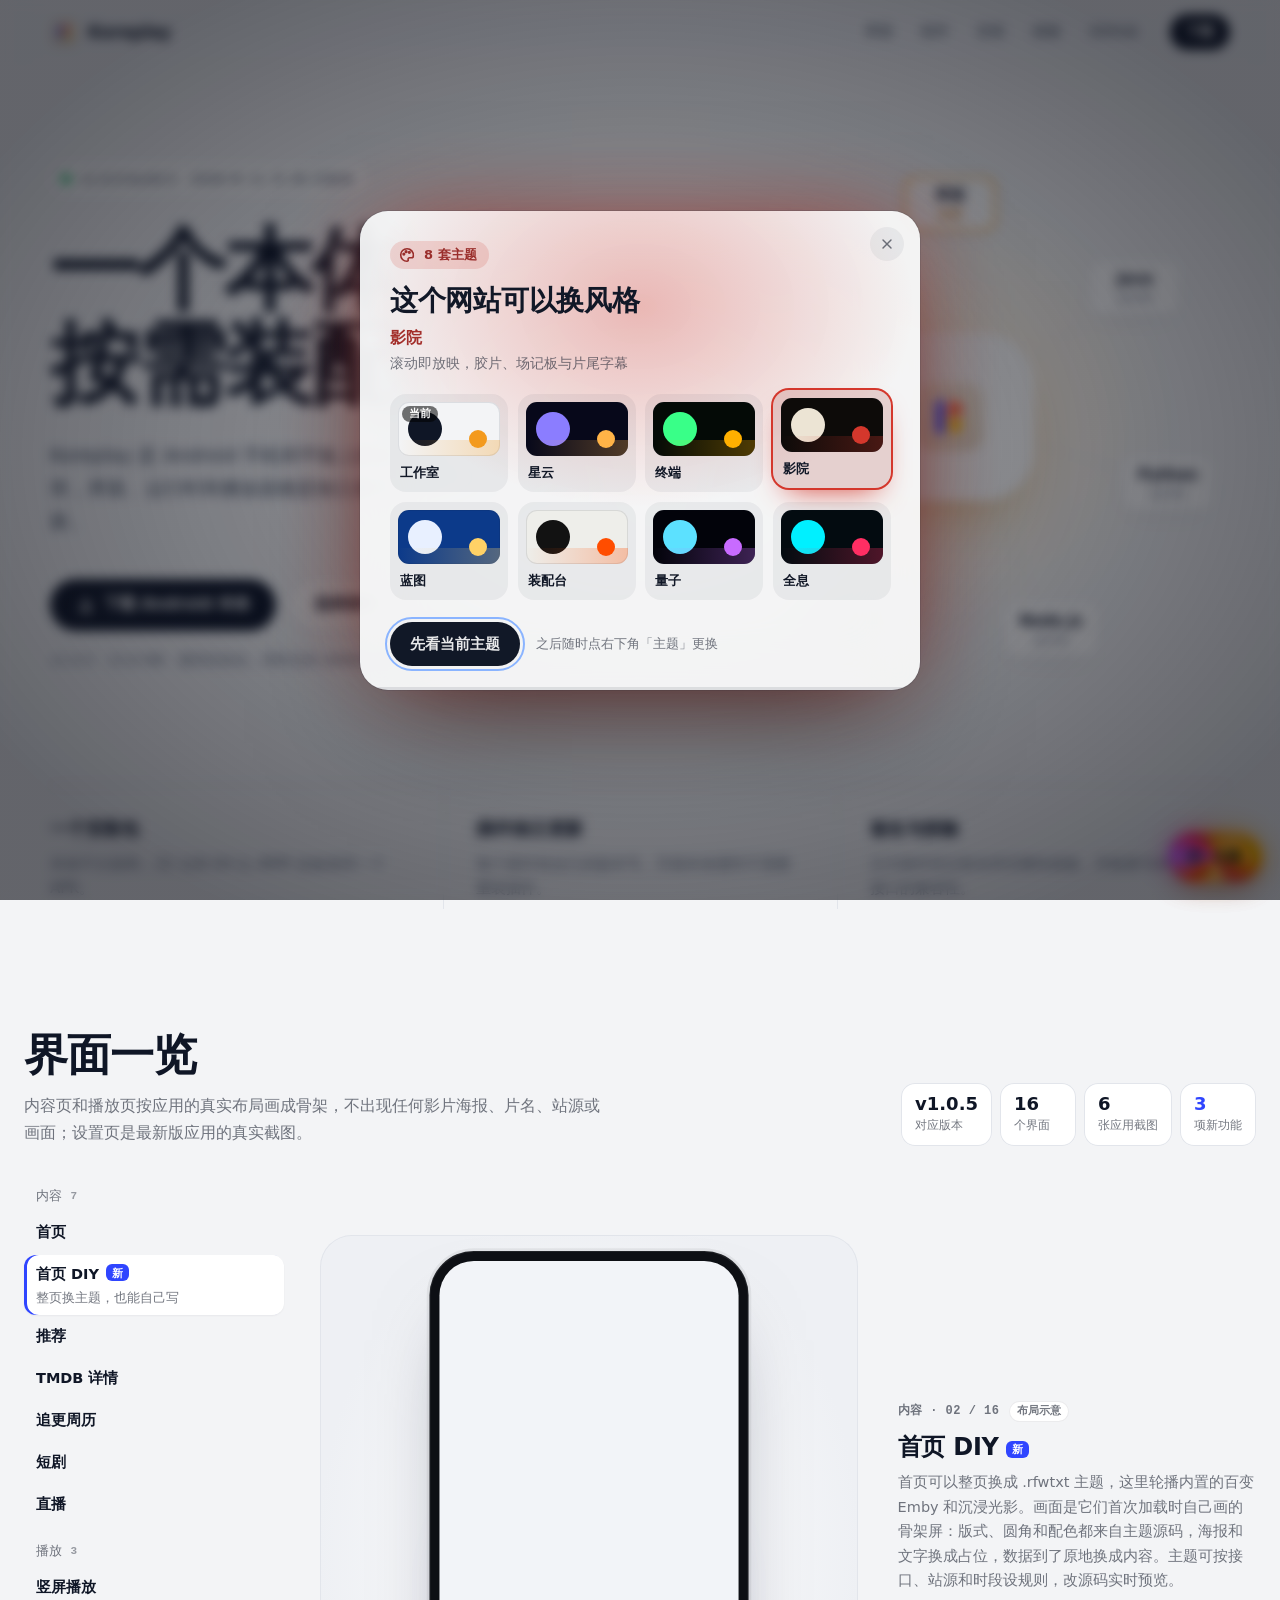
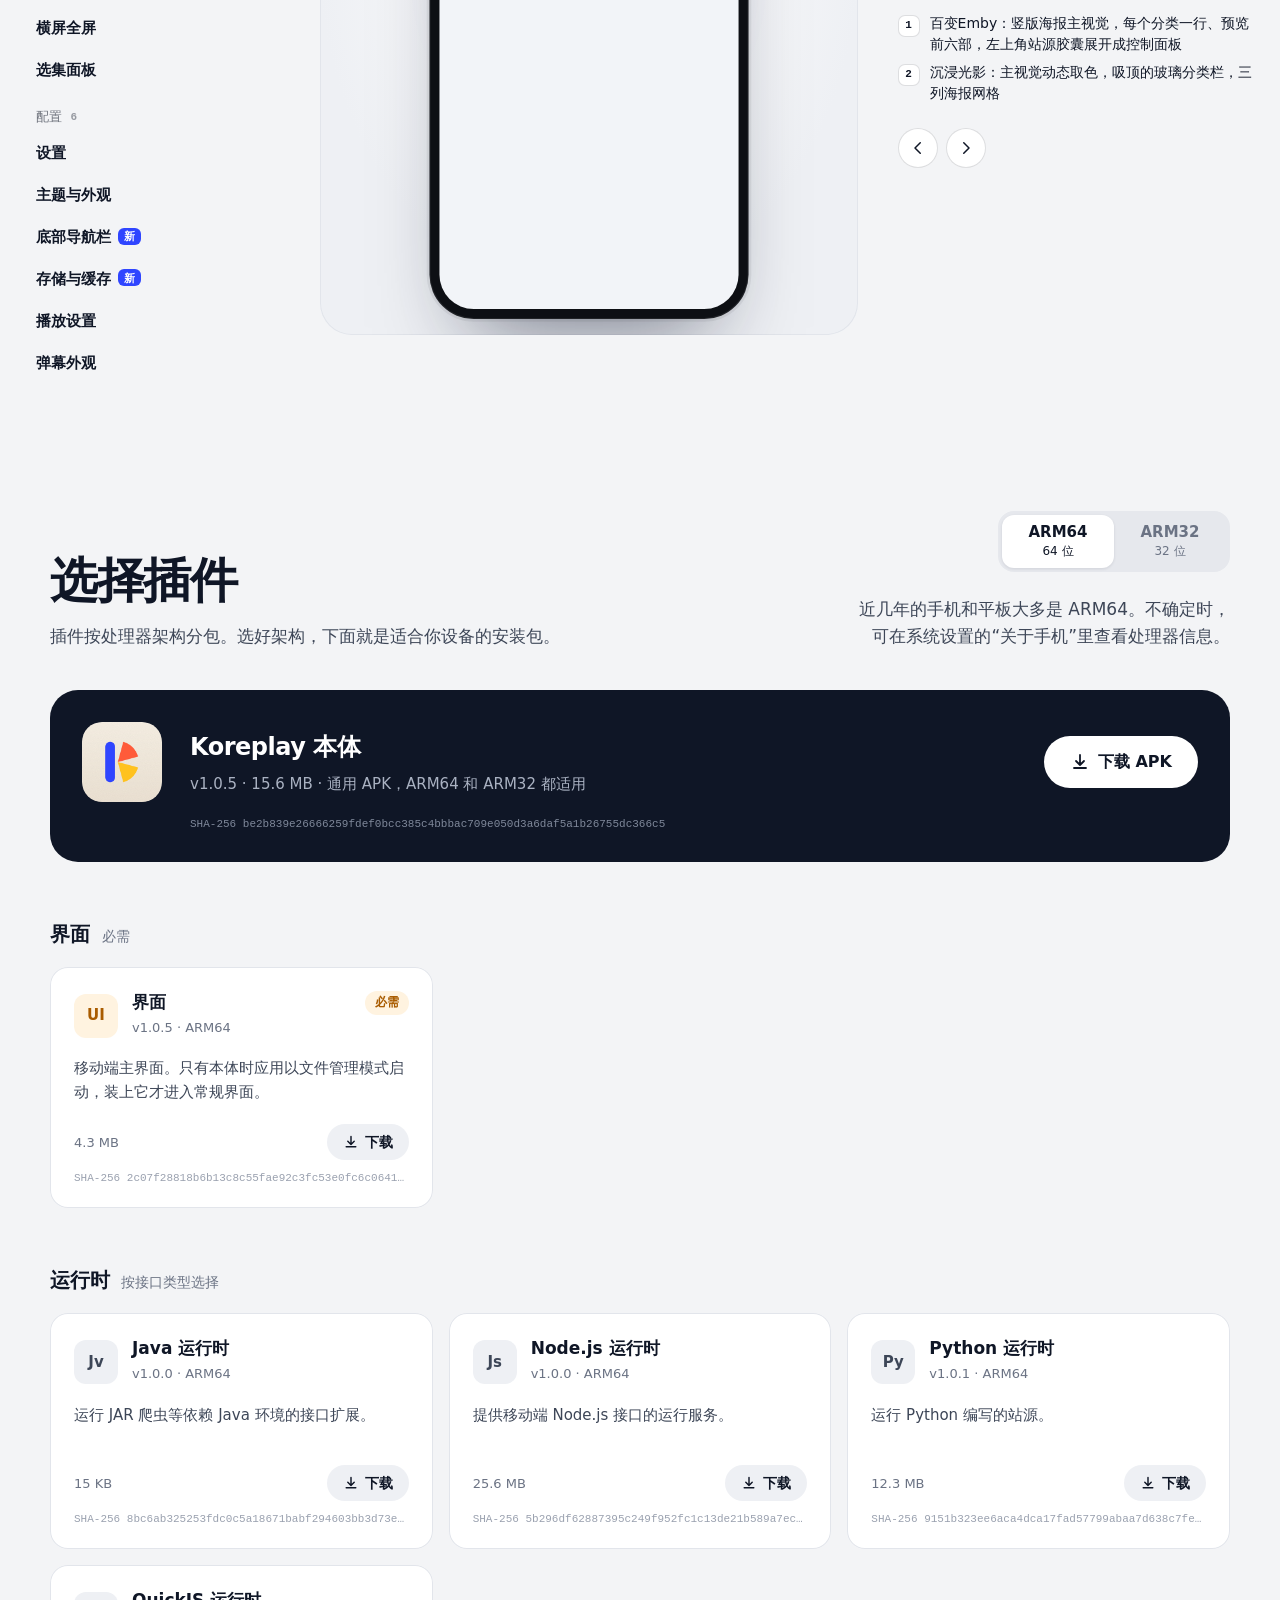
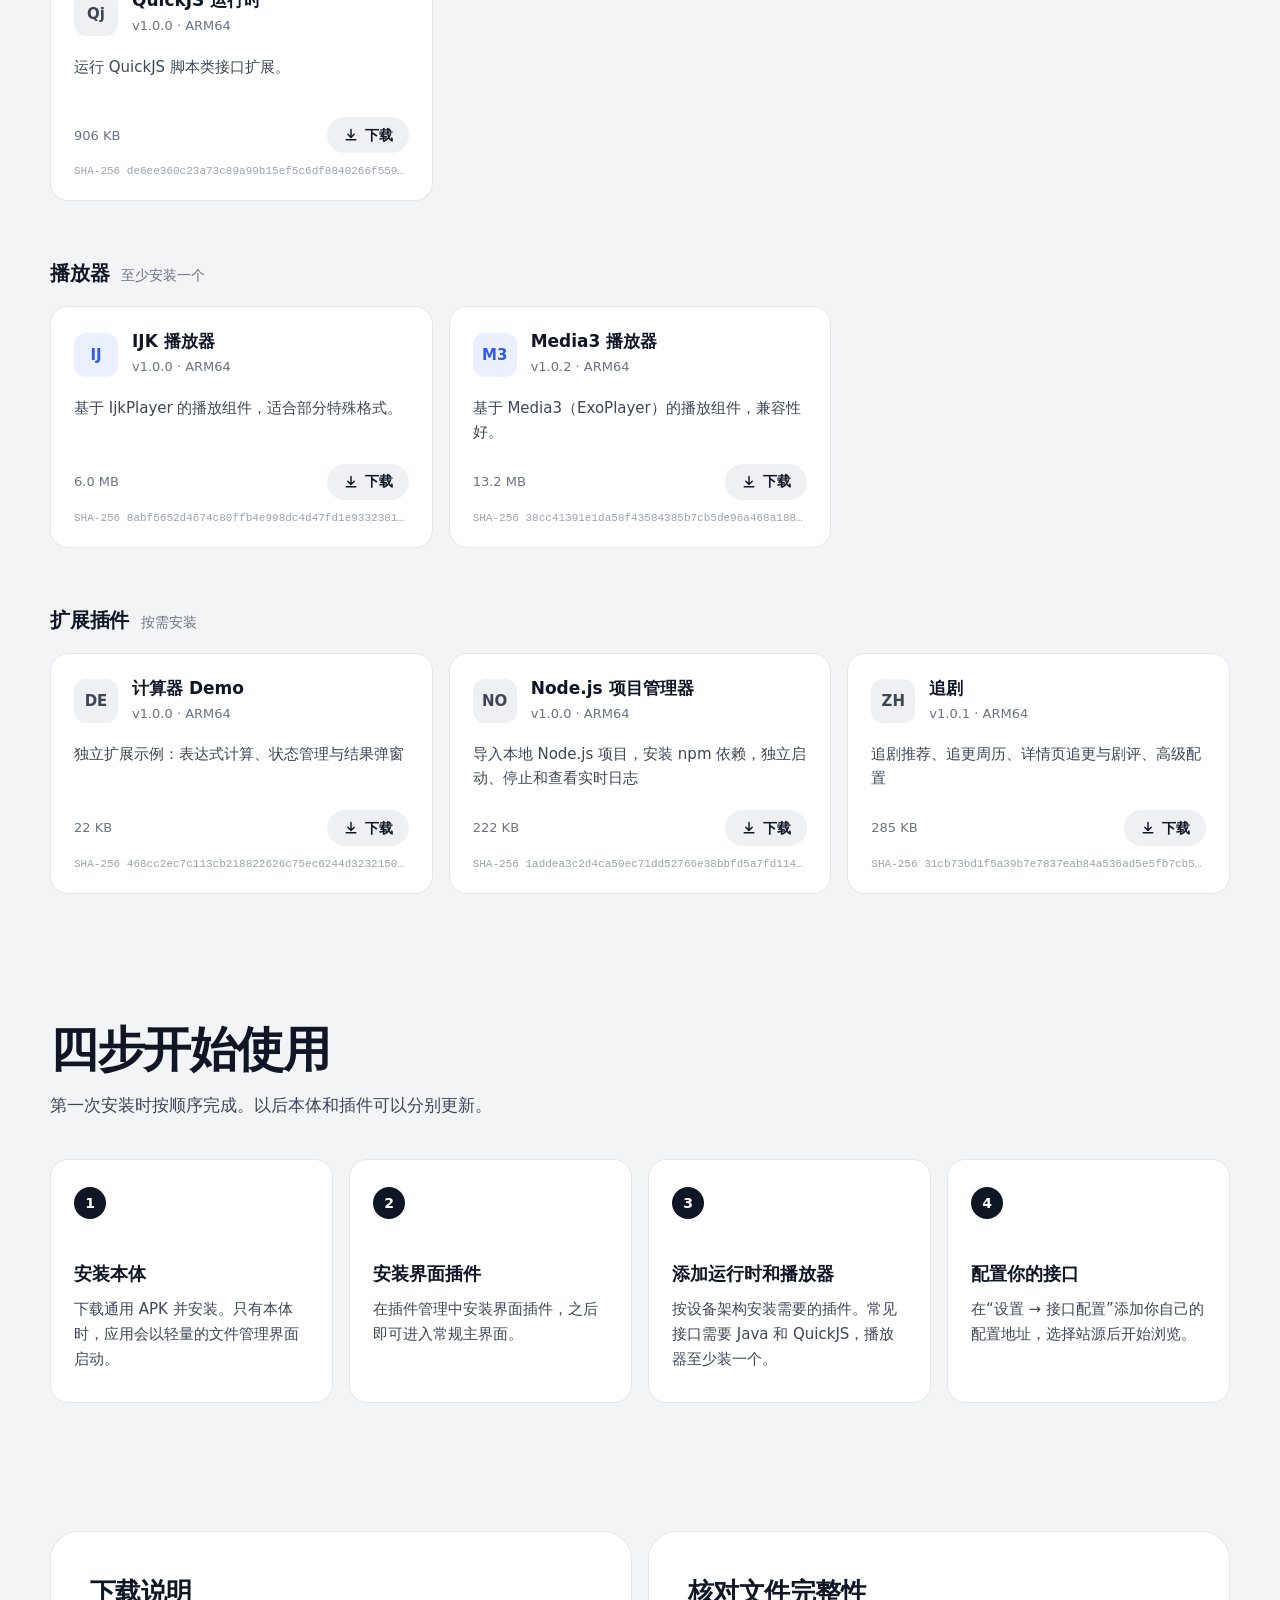
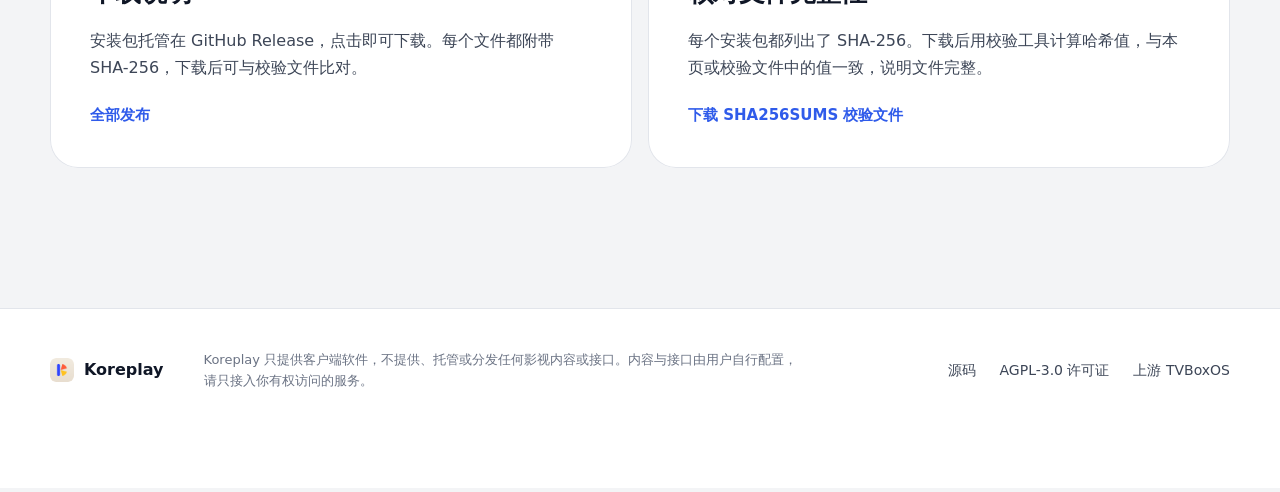
==== index.html @ 66d073c6 "Update Koreplay site for v1.6.0-build.5" ====
<!doctype html>
<html lang="zh-CN" data-scheme="light">
<head>
  <meta charset="utf-8">
  <meta name="viewport" content="width=device-width, initial-scale=1, viewport-fit=cover">
  <meta name="theme-color" content="#f3f4f6">
  <meta name="color-scheme" content="light dark">
  <meta name="description" content="Koreplay 是 Android 手机和平板上的媒体客户端。本体精简，界面、运行时和播放器作为独立插件按需安装。">
  <meta property="og:title" content="Koreplay · Android 媒体客户端">
  <meta property="og:description" content="一个本体，按需装配。下载 Koreplay 本体与插件。">
  <meta property="og:image" content="./assets/koreplay-app.png">
  <meta property="og:type" content="website">
  <title>Koreplay | Android 媒体客户端</title>
  <link rel="icon" href="./assets/koreplay-app.png" type="image/png">
  <link rel="apple-touch-icon" href="./assets/koreplay-app.png">
  <script type="importmap">{"imports": {"./themes/kit.js": "./themes/kit.js?v=v1.6.0-build.5-4c61911bf8", "./themes/gallery.js": "./themes/gallery.js?v=v1.6.0-build.5-4c61911bf8"}}</script>
  <link rel="modulepreload" href="./themes/kit.js?v=v1.6.0-build.5-4c61911bf8">
  <link rel="stylesheet" href="./styles.css?v=v1.6.0-build.5-4c61911bf8">
  <link rel="stylesheet" href="./themes/gallery.css?v=v1.6.0-build.5-4c61911bf8">
  <script>
    // Paint the saved theme's background before modules load to avoid a flash.
    (function () {
      var bg = { studio: "#f3f4f6", nebula: "#07081a", terminal: "#040a06", cinema: "#0d0b09", blueprint: "#0c3a8a", kinetic: "#eeeeea", quantum: "#02030a", holo: "#030b10" };
      var id = new URLSearchParams(location.search).get("theme");
      try { id = bg[id] ? id : localStorage.getItem("koreplay.theme"); } catch (e) {}
      if (bg[id]) document.documentElement.style.background = bg[id];
    })();
  </script>
  <script type="module" src="./app.js?v=v1.6.0-build.5-4c61911bf8"></script>
</head>
<body>
  <a class="core-skip" href="#app">跳到正文</a>
  <div id="app" aria-busy="true">
    <div class="core-boot" aria-hidden="true">
      <img src="./assets/koreplay-app.png" alt="" width="56" height="56">
    </div>
  </div>
  <noscript>
    <div class="core-noscript">
      <h1>Koreplay</h1>
      <p>Android 手机和平板上的媒体客户端。这个页面需要启用 JavaScript 才能显示最新版本。</p>
      <p><a href="https://github.com/ingriddaleusag-dotcom/Koreplay/releases">前往 GitHub Releases 下载</a></p>
    </div>
  </noscript>
</body>
</html>
---- styles.css ----
/* Core shell: boot screen, theme dock, toast, theme transition. Themes style everything else. */

* { box-sizing: border-box; }

html {
  -webkit-text-size-adjust: 100%;
  text-size-adjust: 100%;
}

body {
  margin: 0;
  min-height: 100vh;
  font-family: "HarmonyOS Sans SC", "MiSans", "PingFang SC", "Hiragino Sans GB", "Microsoft YaHei UI", "Microsoft YaHei", system-ui, -apple-system, "Segoe UI", sans-serif;
  -webkit-font-smoothing: antialiased;
}

.theme-root { min-height: 100vh; }

.core-skip {
  position: fixed;
  left: 16px;
  top: -80px;
  z-index: 1000;
  padding: 10px 16px;
  border-radius: 10px;
  background: #111827;
  color: #fff;
  font-size: 14px;
  text-decoration: none;
}
.core-skip:focus { top: 12px; }

.core-boot {
  position: fixed;
  inset: 0;
  display: grid;
  place-items: center;
}
.core-boot img {
  border-radius: 14px;
  animation: core-breathe 1.4s ease-in-out infinite;
}
@keyframes core-breathe {
  50% { transform: scale(.92); opacity: .6; }
}

.core-noscript {
  max-width: 560px;
  margin: 80px auto;
  padding: 0 24px;
  color: #1f2937;
  line-height: 1.7;
}

/* ---------- theme dock ---------- */

.core-dock {
  --dock-bg: rgba(20, 22, 30, .78);
  --dock-ink: #f5f6f8;
  --dock-muted: rgba(245, 246, 248, .62);
  --dock-line: rgba(255, 255, 255, .12);
  --dock-hover: rgba(255, 255, 255, .08);
  position: fixed;
  right: calc(20px + env(safe-area-inset-right));
  bottom: calc(20px + env(safe-area-inset-bottom) + var(--dock-lift, 0px));
  z-index: 900;
  display: flex;
  flex-direction: column;
  align-items: flex-end;
  gap: 10px;
  font-family: "HarmonyOS Sans SC", "MiSans", "PingFang SC", "Microsoft YaHei UI", "Microsoft YaHei", system-ui, sans-serif;
  transition: bottom .3s ease;
}
html[data-scheme="light"] .core-dock {
  --dock-bg: rgba(255, 255, 255, .82);
  --dock-ink: #111827;
  --dock-muted: rgba(17, 24, 39, .58);
  --dock-line: rgba(17, 24, 39, .1);
  --dock-hover: rgba(17, 24, 39, .05);
}

.core-dock-toggle {
  display: inline-flex;
  align-items: center;
  gap: 8px;
  height: 46px;
  padding: 0 18px 0 14px;
  border: 1px solid var(--dock-line);
  border-radius: 999px;
  background: var(--dock-bg);
  color: var(--dock-ink);
  font: inherit;
  font-size: 14px;
  font-weight: 600;
  cursor: pointer;
  backdrop-filter: blur(20px) saturate(160%);
  -webkit-backdrop-filter: blur(20px) saturate(160%);
  box-shadow: 0 10px 30px -10px rgba(0, 0, 0, .45);
  transition: transform .2s cubic-bezier(.2, .8, .2, 1);
}
.core-dock-toggle:hover { transform: translateY(-2px); }
.core-dock-toggle:focus-visible,
.core-theme-option:focus-visible { outline: 2px solid #8ab4ff; outline-offset: 2px; }
.core-dock-icon { width: 20px; height: 20px; transition: transform .5s cubic-bezier(.2, .8, .2, 1); }
.core-dock.is-open .core-dock-icon { transform: rotate(-120deg); }

/* First-visit hint: rotating colour ring on the button plus a bubble that cycles through themes. */
.core-dock-toggle { position: relative; isolation: isolate; }
.core-dock.is-hinting .core-dock-toggle::before {
  content: "";
  position: absolute;
  inset: -3px;
  z-index: -1;
  border-radius: inherit;
  background: conic-gradient(from var(--hint-angle), var(--hint-stops));
  animation: core-spin 2.4s linear infinite;
}
.core-dock.is-hinting .core-dock-toggle::after {
  content: "";
  position: absolute;
  inset: -3px;
  z-index: -2;
  border-radius: inherit;
  background: conic-gradient(from var(--hint-angle), var(--hint-stops));
  filter: blur(14px);
  opacity: .7;
  animation: core-spin 2.4s linear infinite, core-glow 1.6s ease-in-out infinite alternate;
}
.core-dock.is-hinting .core-dock-icon { animation: core-wiggle 2.4s ease-in-out infinite; }
@property --hint-angle { syntax: "<angle>"; inherits: false; initial-value: 0deg; }
@keyframes core-spin { to { --hint-angle: 360deg; } }
@keyframes core-glow { from { opacity: .35; transform: scale(.96); } to { opacity: .85; transform: scale(1.12); } }
@keyframes core-wiggle {
  0%, 70%, 100% { transform: rotate(0); }
  76% { transform: rotate(-18deg); }
  84% { transform: rotate(14deg); }
  92% { transform: rotate(-8deg); }
}

/* Centred theme hint, shown on every page load */
.core-hint-layer {
  --hint-accent: #8ab4ff;
  position: fixed;
  inset: 0;
  z-index: 960;
  display: grid;
  place-items: center;
  padding: 24px;
  font-family: "HarmonyOS Sans SC", "MiSans", "PingFang SC", "Microsoft YaHei UI", "Microsoft YaHei", system-ui, sans-serif;
}
.core-hint-layer[hidden] { display: none; }
.core-hint-backdrop {
  position: absolute;
  inset: 0;
  background: radial-gradient(60% 60% at 50% 50%, rgba(10, 12, 20, .35), rgba(10, 12, 20, .62));
  backdrop-filter: blur(6px) saturate(120%);
  -webkit-backdrop-filter: blur(6px) saturate(120%);
  animation: core-fade .4s ease both;
}
.core-hint-layer.is-leaving .core-hint-backdrop { animation: core-fade-out .5s ease forwards; }
@keyframes core-fade { from { opacity: 0; } }
@keyframes core-fade-out { to { opacity: 0; } }

.core-hint-card {
  --dock-bg: rgba(255, 255, 255, .9);
  --dock-ink: #111827;
  --dock-muted: rgba(17, 24, 39, .58);
  --dock-line: rgba(17, 24, 39, .1);
  --dock-hover: rgba(17, 24, 39, .05);
  position: relative;
  width: min(560px, 100%);
  padding: 30px 30px 24px;
  overflow: hidden;
  border-radius: 28px;
  background: var(--dock-bg);
  color: var(--dock-ink);
  box-shadow: 0 0 0 1px var(--dock-line), 0 40px 120px -30px rgba(0, 0, 0, .65), 0 0 90px -30px var(--hint-accent);
  backdrop-filter: blur(28px) saturate(160%);
  -webkit-backdrop-filter: blur(28px) saturate(160%);
  animation: core-card-in .7s cubic-bezier(.2, .9, .2, 1.15) both;
  transition: box-shadow .5s ease;
  isolation: isolate;
  will-change: transform, opacity;
}
html[data-scheme="dark"] .core-hint-card {
  --dock-bg: rgba(22, 24, 34, .88);
  --dock-ink: #f5f6f8;
  --dock-muted: rgba(245, 246, 248, .62);
  --dock-line: rgba(255, 255, 255, .12);
  --dock-hover: rgba(255, 255, 255, .08);
}
/* A slow colour wash behind the content, tinted by the theme being previewed */
.core-hint-card::before {
  content: "";
  position: absolute;
  inset: -40% -20% auto;
  height: 120%;
  z-index: -1;
  background: radial-gradient(50% 50% at 50% 50%, color-mix(in srgb, var(--hint-accent) 32%, transparent), transparent 70%);
  animation: core-wash 6s ease-in-out infinite alternate;
  pointer-events: none;
}
@keyframes core-wash { to { transform: translate(8%, 6%) scale(1.1); } }
@keyframes core-card-in { from { opacity: 0; transform: translateY(26px) scale(.92); } }

.core-hint-close {
  position: absolute;
  top: 16px;
  right: 16px;
  display: grid;
  place-items: center;
  width: 34px;
  height: 34px;
  padding: 0;
  border: 0;
  border-radius: 50%;
  background: var(--dock-hover);
  color: var(--dock-muted);
  cursor: pointer;
}
.core-hint-close:hover { color: var(--dock-ink); }
.core-hint-close .icon { width: 16px; height: 16px; }

.core-hint-kicker {
  display: inline-flex;
  align-items: center;
  gap: 8px;
  margin: 0;
  padding: 5px 12px 5px 8px;
  border-radius: 999px;
  background: color-mix(in srgb, var(--hint-accent) 16%, transparent);
  color: color-mix(in srgb, var(--hint-accent) 70%, var(--dock-ink));
  font-size: 13px;
  font-weight: 700;
  transition: background-color .5s ease, color .5s ease;
}
.core-hint-kicker .icon { width: 18px; height: 18px; animation: core-wiggle 2.4s ease-in-out infinite; }
.core-hint-title { margin: 14px 0 0; font-size: clamp(22px, 4vw, 28px); line-height: 1.25; font-weight: 800; letter-spacing: -.01em; }
.core-hint-line { display: grid; gap: 2px; min-height: 48px; margin: 10px 0 18px; }
.core-hint-name { color: color-mix(in srgb, var(--hint-accent) 75%, var(--dock-ink)); font-size: 16px; transition: color .4s ease; }
.core-hint-desc { color: var(--dock-muted); font-size: 14px; line-height: 1.55; }

.core-hint-grid { display: grid; grid-template-columns: repeat(4, minmax(0, 1fr)); gap: 10px; }
.core-hint-tile {
  position: relative;
  display: grid;
  gap: 8px;
  padding: 8px 8px 10px;
  border: 0;
  border-radius: 16px;
  background: var(--dock-hover);
  color: inherit;
  font: inherit;
  text-align: left;
  cursor: pointer;
  animation: core-tile-in .5s cubic-bezier(.2, .9, .3, 1.3) both;
  animation-delay: calc(.18s + var(--i) * 45ms);
  transition: transform .25s cubic-bezier(.3, 1.6, .5, 1), box-shadow .25s ease, background-color .25s ease;
}
@keyframes core-tile-in { from { opacity: 0; transform: translateY(12px) scale(.9); } }
.core-hint-swatch {
  position: relative;
  display: block;
  height: 54px;
  overflow: hidden;
  border-radius: 11px;
  background: var(--hc-a);
  box-shadow: inset 0 0 0 1px var(--dock-line);
}
.core-hint-swatch i { position: absolute; border-radius: 50%; }
.core-hint-swatch i:nth-child(1) { width: 34px; height: 34px; left: 10%; top: 18%; background: var(--hc-b); }
.core-hint-swatch i:nth-child(2) { width: 18px; height: 18px; right: 12%; bottom: 14%; background: var(--hc-c); }
.core-hint-swatch i:nth-child(3) { inset: auto 0 0; height: 30%; border-radius: 0; background: linear-gradient(90deg, transparent, color-mix(in srgb, var(--hc-c) 30%, transparent)); }
.core-hint-tile-name { padding-left: 2px; font-size: 13px; font-weight: 700; }
.core-hint-tag {
  position: absolute;
  top: 12px;
  left: 12px;
  display: none;
  padding: 1px 7px;
  border-radius: 999px;
  background: rgba(0, 0, 0, .55);
  color: #fff;
  font-size: 10.5px;
  font-weight: 700;
}
.core-hint-tile.is-current .core-hint-tag { display: block; }
.core-hint-tile:hover, .core-hint-tile.is-on {
  transform: translateY(-4px);
  background: color-mix(in srgb, var(--hc-c) 14%, var(--dock-hover));
  box-shadow: 0 0 0 2px var(--hc-c), 0 14px 30px -14px var(--hc-c);
}
.core-hint-tile:focus-visible { outline: 2px solid #8ab4ff; outline-offset: 2px; }

.core-hint-actions { display: flex; flex-wrap: wrap; align-items: center; gap: 12px 16px; margin-top: 22px; }
.core-hint-primary {
  height: 44px;
  padding: 0 20px;
  border: 0;
  border-radius: 999px;
  background: var(--dock-ink);
  color: var(--dock-bg);
  font: inherit;
  font-size: 14.5px;
  font-weight: 700;
  cursor: pointer;
}
.core-hint-primary:focus-visible { outline: 2px solid #8ab4ff; outline-offset: 3px; }
.core-hint-foot { color: var(--dock-muted); font-size: 13px; }

/* Countdown bar along the bottom edge; pauses while the pointer is on the card */
.core-hint-timer { position: absolute; left: 0; right: 0; bottom: 0; height: 3px; background: var(--dock-line); }
.core-hint-timer i {
  display: block;
  height: 100%;
  background: var(--hint-accent);
  transform-origin: left;
  animation: core-countdown var(--hint-ms) linear forwards;
  transition: background-color .4s ease;
}
.core-hint-layer.is-paused .core-hint-timer i { animation-play-state: paused; }
.core-hint-layer.is-sticky .core-hint-timer { display: none; }
@keyframes core-countdown { to { transform: scaleX(0); } }

/* The theme button bumps when the card lands in it */
.core-dock-toggle.is-landed { animation: core-land .6s cubic-bezier(.3, 1.8, .5, 1); }
@keyframes core-land { 30% { transform: scale(1.22); } 60% { transform: scale(.94); } }

@media (max-width: 680px) {
  .core-hint-layer { padding: 16px; }
  .core-hint-card { padding: 24px 18px 20px; border-radius: 24px; }
  .core-hint-grid { gap: 7px; }
  .core-hint-tile { padding: 6px 6px 8px; border-radius: 13px; }
  .core-hint-swatch { height: 40px; border-radius: 9px; }
  .core-hint-swatch i:nth-child(1) { width: 24px; height: 24px; }
  .core-hint-swatch i:nth-child(2) { width: 12px; height: 12px; }
  .core-hint-tile-name { padding: 0; font-size: 11.5px; text-align: center; }
  .core-hint-tag { top: 8px; left: 8px; font-size: 9.5px; }
  .core-hint-actions { flex-direction: column; align-items: stretch; text-align: center; }
}

@media (prefers-reduced-motion: reduce) {
  .core-hint-card, .core-hint-card::before, .core-hint-backdrop, .core-hint-tile, .core-hint-kicker .icon, .core-dock-toggle.is-landed { animation: none; }
  .core-hint-tile { transition: none; }
  .core-hint-timer i { animation-duration: var(--hint-ms); }
}


.core-theme-panel {
  width: min(340px, calc(100vw - 40px));
  padding: 14px;
  border: 1px solid var(--dock-line);
  border-radius: 22px;
  background: var(--dock-bg);
  color: var(--dock-ink);
  backdrop-filter: blur(24px) saturate(160%);
  -webkit-backdrop-filter: blur(24px) saturate(160%);
  box-shadow: 0 24px 60px -20px rgba(0, 0, 0, .55);
  transform-origin: bottom right;
  animation: core-pop .32s cubic-bezier(.2, .9, .25, 1.15);
}
.core-theme-panel[hidden] { display: none; }
@keyframes core-pop {
  from { opacity: 0; transform: translateY(10px) scale(.94); }
}

.core-theme-head {
  display: flex;
  align-items: baseline;
  justify-content: space-between;
  padding: 4px 8px 10px;
}
.core-theme-head p { margin: 0; font-size: 15px; font-weight: 700; }
.core-theme-head span { color: var(--dock-muted); font-size: 12px; }

.core-theme-list { display: grid; gap: 4px; }

.core-theme-option {
  display: grid;
  grid-template-columns: 44px minmax(0, 1fr) 18px;
  align-items: center;
  gap: 12px;
  width: 100%;
  padding: 8px;
  border: 0;
  border-radius: 14px;
  background: transparent;
  color: inherit;
  font: inherit;
  text-align: left;
  cursor: pointer;
  transition: background-color .15s ease;
}
.core-theme-option:hover { background: var(--dock-hover); }
.core-theme-option.is-active { background: var(--dock-hover); }

.core-theme-swatch {
  position: relative;
  width: 44px;
  height: 44px;
  border-radius: 12px;
  overflow: hidden;
  background: var(--a);
  box-shadow: inset 0 0 0 1px var(--dock-line);
}
.core-theme-swatch::before,
.core-theme-swatch::after {
  content: "";
  position: absolute;
  border-radius: 50%;
}
.core-theme-swatch::before { width: 26px; height: 26px; left: 6px; top: 9px; background: var(--b); }
.core-theme-swatch::after { width: 14px; height: 14px; right: 6px; bottom: 6px; background: var(--c); }

.core-theme-text { display: grid; min-width: 0; }
.core-theme-text b { font-size: 14px; line-height: 1.4; }
.core-theme-text small {
  color: var(--dock-muted);
  font-size: 12px;
  line-height: 1.45;
  white-space: nowrap;
  overflow: hidden;
  text-overflow: ellipsis;
}

.core-theme-check { width: 18px; height: 18px; opacity: 0; }
.core-theme-option.is-active .core-theme-check { opacity: 1; }

.core-theme-hint {
  margin: 10px 8px 4px;
  color: var(--dock-muted);
  font-size: 12px;
  line-height: 1.6;
}

/* ---------- toast ---------- */

.core-toast {
  position: fixed;
  left: 50%;
  bottom: calc(84px + env(safe-area-inset-bottom));
  z-index: 950;
  padding: 10px 18px;
  border-radius: 999px;
  background: rgba(17, 24, 39, .92);
  color: #fff;
  font-size: 14px;
  opacity: 0;
  transform: translate(-50%, 12px);
  transition: opacity .2s ease, transform .2s ease;
  pointer-events: none;
}
.core-toast.is-visible { opacity: 1; transform: translate(-50%, 0); }

/* ---------- theme transition ---------- */

::view-transition-old(root),
::view-transition-new(root) {
  animation: none;
  mix-blend-mode: normal;
}
::view-transition-new(root) { z-index: 2; }

@media (max-width: 680px) {
  .core-dock-label { display: none; }
  .core-dock-toggle { width: 46px; padding: 0; justify-content: center; }
}

@media (prefers-reduced-motion: reduce) {
  .core-boot img,
  .core-theme-panel,
  .core-dock.is-hinting .core-dock-icon,
  .core-dock.is-hinting .core-dock-toggle::before,
  .core-dock.is-hinting .core-dock-toggle::after { animation: none; }
  .core-dock-icon, .core-dock-toggle { transition: none; }
}
---- themes/gallery.css ----
/* Product screens shared by all themes.
   App palette (mobile 1.0.3): canvas #F2F4F8, white cards, ink #14141A, accent 钴蓝 #2F45FF.
   The player chrome follows the app's 影院 controls: glass capsules, centre transport, thick
   scrubber with intro/outro marks. The bottom bar is the default 悬浮胶囊 + 液态玻璃 + 滑动镜片.
   Layouts: .gx-layout-stage (list + device), .gx-layout-coverflow (3D carousel), .gx-layout-strip (film strip).
   Variants: .gx--<theme> retunes the site chrome around the devices; the screens keep the app's colours. */

.gx {
  --gx-ink: inherit;
  --gx-muted: color-mix(in srgb, currentColor 58%, transparent);
  --gx-line: color-mix(in srgb, currentColor 14%, transparent);
  --gx-frame: #0d0f14;
  --gx-panel: color-mix(in srgb, currentColor 5%, transparent);
  --gx-active: #2f45ff;
  --gx-active-ink: #fff;
  --gx-new: #2f45ff;
  /* inside the phone */
  --app-a: #2f45ff;
  --app-soft: #e2e6ff;
  --app-deep: #141f8a;
  --app-ink: #14141a;
  --app-ink2: #55555f;
  --app-ink3: #8e8e99;
  --app-canvas: #f2f4f8;
  --app-line: #e1e4ec;
  --app-sk: #e4e8ef;
  width: min(1240px, calc(100% - 48px));
  margin-inline: auto;
  padding-top: 120px;
}

.gx-head { display: flex; align-items: flex-end; justify-content: space-between; gap: 32px; margin-bottom: 40px; }
.gx-head h2 { margin: 0; font-size: clamp(28px, 3.4vw, 44px); line-height: 1.2; font-weight: 800; letter-spacing: -.02em; }
.gx-head p { max-width: 38em; margin: 12px 0 0; color: var(--gx-muted); font-size: 15.5px; line-height: 1.7; }
.gx-head-meta { display: flex; flex: none; gap: 8px; margin: 0; padding: 0; list-style: none; }
.gx-head-meta li { display: grid; gap: 2px; min-width: 76px; padding: 10px 14px; border-radius: 14px; background: var(--gx-panel); box-shadow: inset 0 0 0 1px var(--gx-line); }
.gx-head-meta b { font-size: 18px; line-height: 1.2; font-variant-numeric: tabular-nums; }
.gx-head-meta span { color: var(--gx-muted); font-size: 12px; }
.gx-head-meta li.is-new b { color: var(--gx-new); }

.gx-new {
  display: inline-grid;
  place-items: center;
  height: 17px;
  margin-left: 7px;
  padding: 0 6px;
  border-radius: 6px;
  background: var(--gx-new);
  color: #fff;
  font: 700 10.5px/1 system-ui, sans-serif;
  font-style: normal;
  vertical-align: 2px;
}

/* ================================================================ device */

.gx-fit {
  --s: 1;
  position: relative;
  flex: none;
  width: calc(var(--bw) * var(--s) * 1px + 18px * var(--s));
  height: calc(var(--bh) * var(--s) * 1px + 18px * var(--s));
}
.gx-device {
  position: absolute;
  left: 0;
  top: 0;
  width: calc(var(--bw) * 1px + 18px);
  height: calc(var(--bh) * 1px + 18px);
  padding: 9px;
  border-radius: 40px;
  background: var(--gx-frame);
  box-shadow: 0 0 0 1px rgba(255, 255, 255, .08) inset, 0 0 0 2.5px rgba(0, 0, 0, .06), 0 44px 80px -36px rgba(10, 16, 40, .55);
  transform: scale(var(--s));
  transform-origin: 0 0;
}
/* Android punch-hole camera */
.gx-device::before {
  content: "";
  position: absolute;
  left: 50%;
  top: 19px;
  z-index: 4;
  width: 11px;
  height: 11px;
  border-radius: 50%;
  background: #050608;
  box-shadow: inset 0 0 0 2px #15171d;
  transform: translateX(-50%);
}
.gx-device.is-land { border-radius: 38px; }
.gx-device.is-land::before { left: 19px; top: 50%; transform: translateY(-50%); }
.gx-status {
  position: absolute;
  inset: 9px 9px auto;
  z-index: 3;
  display: flex;
  align-items: center;
  justify-content: space-between;
  height: 34px;
  padding: 0 22px 0 26px;
  color: var(--app-ink);
  font-family: "Roboto", "Segoe UI", system-ui, sans-serif;
  font-size: 11.5px;
  font-weight: 600;
  pointer-events: none;
}
.gx-device.is-dark .gx-status { color: #fff; }
.gx-status-icons { display: inline-flex; align-items: center; gap: 5px; }
.gx-status-icons i { display: block; background: currentColor; }
.gx-status-icons .is-signal { width: 10px; height: 10px; clip-path: polygon(100% 0, 100% 100%, 0 100%); }
.gx-status-icons .is-wifi { width: 12px; height: 10px; clip-path: polygon(50% 100%, 0 25%, 22% 6%, 50% 0, 78% 6%, 100% 25%); }
.gx-status-icons .is-batt { width: 7px; height: 12px; border-radius: 1.5px; }

.gx-viewport {
  position: relative;
  width: 100%;
  height: 100%;
  overflow: hidden;
  border-radius: 31px;
  background: var(--app-canvas);
  color: var(--app-ink);
  font-family: "HarmonyOS Sans SC", "MiSans", "PingFang SC", "Microsoft YaHei UI", "Microsoft YaHei", system-ui, sans-serif;
  font-size: 10px;
  line-height: 1.4;
  isolation: isolate;
}
.gx-device.is-land .gx-viewport { border-radius: 29px; background: #0b0d12; }

/* real screenshots */
.gx-shot { position: absolute; inset: 34px 0 0; overflow: hidden; background: var(--app-canvas); }
.gx-shot img { display: block; width: 100%; height: auto; }
.gx-device.is-scroll .gx-shot img { animation: gx-pan 30s ease-in-out infinite alternate; }
.gx-fit:hover .gx-shot img { animation-play-state: paused; }
@keyframes gx-pan {
  0%, 8% { transform: translateY(0); }
  92%, 100% { transform: translateY(calc(-100% + 551px)); }
}

/* ================================================================ skeleton primitives */

.gx-screen {
  position: absolute;
  inset: 0;
  display: flex;
  flex-direction: column;
  gap: 8px;
  padding: 40px 12px 0;
}
.gx-b {
  display: block;
  flex: none;
  border-radius: 6px;
  background: linear-gradient(100deg, var(--app-sk) 30%, #eef1f6 50%, var(--app-sk) 70%) 0 0 / 300% 100%;
  animation: gx-shimmer 1.6s linear infinite;
}
@keyframes gx-shimmer { to { background-position: -150% 0; } }
.gx-line { height: 8px; border-radius: 4px; }
.gx-line.is-thin { height: 6px; }
.gx-line.is-bold { height: 10px; }
.gx-line.is-light, .gx-b.is-light { background: rgba(255, 255, 255, .5); animation: none; }
.gx-line.is-dk, .is-dk .gx-b { background: linear-gradient(100deg, rgba(255, 255, 255, .1) 30%, rgba(255, 255, 255, .18) 50%, rgba(255, 255, 255, .1) 70%) 0 0 / 300% 100%; }
.gx-line.is-accent { background: color-mix(in srgb, var(--app-a) 55%, #fff); animation: none; }
.gx-chip { width: 34px; height: 18px; border-radius: 9px; }
.gx-spacer { flex: 1; }
.gx-poster { width: 100%; aspect-ratio: 2 / 3; border-radius: 9px; }
.gx-poster.is-sm { width: 54px; }
.gx-poster.is-md { width: 64px; }
.gx-avatar { width: 100%; aspect-ratio: 1; border-radius: 50%; }

.gx-ic { display: inline-grid; place-items: center; flex: none; width: 16px; height: 16px; }
.gx-ic svg { width: 100%; height: 100%; }
.gx-ic.is-mini { width: 13px; height: 13px; color: var(--app-ink3); }

.gx-card { display: grid; gap: 6px; }
.gx-poster-box { position: relative; }
.gx-tag {
  position: absolute;
  left: 4px;
  bottom: 4px;
  padding: 1px 5px;
  border-radius: 5px;
  background: rgba(10, 12, 20, .55);
  color: #fff;
  font-size: 7px;
  font-weight: 600;
  white-space: nowrap;
  backdrop-filter: blur(4px);
}
.gx-grid { display: grid; grid-template-columns: repeat(var(--cols), 1fr); gap: 10px 8px; margin-top: 2px; }

/* top bar, tabs, filters */
.gx-top { display: flex; align-items: center; gap: 8px; min-height: 26px; }
.gx-site { display: inline-flex; align-items: center; gap: 6px; }
.gx-site-logo { width: 22px; height: 22px; border-radius: 7px; }
.gx-top-icons { display: inline-flex; gap: 12px; color: var(--app-ink2); }
.gx-top-icons .gx-ic { width: 17px; height: 17px; }
.gx-tabs, .gx-detail-tabs { display: flex; align-items: center; gap: 13px; font-size: 11.5px; font-weight: 650; color: var(--app-ink3); }
.gx-tabs span.is-on, .gx-detail-tabs span.is-on { color: var(--app-ink); font-size: 13px; }
.gx-tabs span.is-on::after, .gx-detail-tabs span.is-on::after {
  content: "";
  display: block;
  width: 55%;
  height: 3px;
  margin: 3px auto 0;
  border-radius: 2px;
  background: var(--app-a);
}
.gx-detail-tabs.is-row { gap: 11px; font-size: 11px; }
.gx-detail-tabs.is-row span.is-on { font-size: 11.5px; }
.gx-filters { display: grid; gap: 5px; }
.gx-chips { display: flex; gap: 5px; overflow: hidden; }
.gx-chips span { flex: none; padding: 3px 8px; border-radius: 999px; color: var(--app-ink2); font-size: 9px; }
.gx-chips span.is-on { background: var(--app-soft); color: var(--app-deep); font-weight: 650; }

/* bottom navigation: liquid glass capsule with a sliding lens */
.gx-nav {
  --i: 0;
  position: absolute;
  left: 12px;
  right: 12px;
  bottom: 12px;
  z-index: 3;
  display: grid;
  grid-template-columns: repeat(6, 1fr);
  padding: 5px;
  border-radius: 24px;
  background: linear-gradient(180deg, rgba(255, 255, 255, .78), rgba(255, 255, 255, .58));
  box-shadow: inset 0 0 0 .6px rgba(255, 255, 255, .9), inset 0 1px 0 rgba(255, 255, 255, .95), 0 10px 26px -10px rgba(20, 28, 60, .35);
  backdrop-filter: blur(16px) saturate(170%);
  -webkit-backdrop-filter: blur(16px) saturate(170%);
  color: var(--app-ink3);
  font-size: 8px;
  text-align: center;
}
.gx-nav-lens {
  position: absolute;
  top: 5px;
  bottom: 5px;
  left: calc(5px + (100% - 10px) / 6 * var(--i));
  width: calc((100% - 10px) / 6);
  border-radius: 19px;
  background: color-mix(in srgb, var(--app-a) 14%, rgba(255, 255, 255, .7));
  box-shadow: inset 0 0 0 .6px rgba(255, 255, 255, .9), inset 0 -1px 2px rgba(47, 69, 255, .12);
}
.gx-nav span { position: relative; display: grid; justify-items: center; gap: 2px; padding: 4px 0 3px; }
.gx-nav .gx-ic { width: 15px; height: 15px; }
.gx-nav span.is-on { color: var(--app-a); font-weight: 650; }
.gx-nav.is-dark { background: rgba(28, 30, 40, .52); box-shadow: inset 0 0 0 .6px rgba(255, 255, 255, .2), 0 10px 26px -10px rgba(0, 0, 0, .6); color: rgba(255, 255, 255, .6); }
.gx-nav.is-dark .gx-nav-lens { background: rgba(255, 255, 255, .16); box-shadow: inset 0 0 0 .6px rgba(255, 255, 255, .25); }
.gx-nav.is-dark span.is-on { color: #fff; }

/* recommend */
.gx-screen.is-ambient { background: linear-gradient(180deg, #d9def0 0%, #eef0f8 42%, var(--app-canvas) 100%); }
.gx-hero { position: relative; margin: 0 -2px; }
.gx-hero-art { width: 100%; aspect-ratio: 16 / 9; border-radius: 14px; background: linear-gradient(135deg, #b7c0e6, #8b96cf 60%, #5d67a8); animation: none; }
.gx-hero-meta { position: absolute; left: 12px; right: 12px; bottom: 10px; display: grid; gap: 6px; }
.gx-logo { width: 46%; height: 18px; border-radius: 5px; background: rgba(255, 255, 255, .78); animation: none; }
.gx-logo.is-center { width: 58%; height: 26px; margin: 0 auto 6px; }
.gx-logo.is-sm { width: 74px; height: 14px; }
.gx-dots { display: flex; gap: 4px; }
.gx-dots i { width: 5px; height: 5px; border-radius: 3px; background: rgba(255, 255, 255, .55); }
.gx-dots i.is-on { width: 14px; background: #fff; }
.gx-section { display: grid; gap: 8px; margin-top: 4px; }
.gx-row-head { display: flex; align-items: center; justify-content: space-between; font-size: 11.5px; }
.gx-row-head span { color: var(--app-ink3); font-size: 9.5px; }
.gx-row-head.is-light { color: #fff; margin-top: 4px; }
.gx-row-head.is-light span { color: rgba(255, 255, 255, .6); }
.gx-head-icons { display: inline-flex; gap: 8px; }
.gx-wide-row { display: grid; grid-template-columns: 1fr 1fr; gap: 8px; }
.gx-wide { display: grid; gap: 6px; }
.gx-wide .gx-poster { aspect-ratio: 4 / 5; }
.gx-wide-meta { display: grid; gap: 5px; }
.gx-tags { display: flex; gap: 4px; }
.gx-tags .gx-chip { width: 24px; height: 12px; }

/* tmdb detail */
.gx-screen.is-dark { color: #fff; background: #1d2433; }
.gx-backdrop { position: absolute; inset: 0; z-index: -1; }
.gx-backdrop-art {
  width: 100%;
  height: 100%;
  border-radius: 0;
  background:
    radial-gradient(120% 60% at 30% 0%, #6f7d99 0%, transparent 60%),
    radial-gradient(90% 60% at 90% 30%, #8a6f88 0%, transparent 60%),
    linear-gradient(180deg, #4b566f 0%, #232b3c 55%, #161b26 100%);
  animation: none;
}
.gx-detail { display: flex; flex-direction: column; gap: 8px; margin-top: auto; padding-bottom: 14px; }
.gx-meta-row { display: flex; align-items: center; justify-content: center; gap: 6px; font-size: 9px; }
.gx-tmdb { padding: 1px 4px; border-radius: 3px; background: #01b4e4; color: #0d253f; font-size: 7.5px; font-weight: 800; }
.gx-score { font-size: 10px; }
.gx-actions { display: flex; gap: 6px; margin: 4px 0; }
.gx-play { flex: 1; display: flex; align-items: center; justify-content: center; gap: 6px; height: 36px; border-radius: 18px; background: #fff; color: var(--app-ink); }
.gx-play span { display: grid; line-height: 1.2; }
.gx-play b { font-size: 11px; }
.gx-play small { color: #888; font-size: 8px; }
.gx-play-icon { width: 0; height: 0; border-left: 9px solid var(--app-ink); border-top: 6px solid transparent; border-bottom: 6px solid transparent; }
.gx-glass { display: flex; align-items: center; gap: 9px; padding: 0 11px; border-radius: 18px; background: rgba(255, 255, 255, .14); box-shadow: inset 0 0 0 1px rgba(255, 255, 255, .2); }
.gx-glass .gx-ic { width: 13px; height: 13px; }
.gx-stills { display: grid; grid-template-columns: 1fr 1fr; gap: 6px; }
.gx-still { aspect-ratio: 16 / 9; border-radius: 8px; background: rgba(255, 255, 255, .16); animation: none; }
.gx-cast { display: grid; grid-template-columns: repeat(4, 1fr); gap: 10px; }
.gx-cast > div { display: grid; justify-items: center; gap: 5px; }
.gx-cast .gx-avatar { background: rgba(255, 255, 255, .18); animation: none; }

/* weekly follow */
.gx-week-head { display: grid; gap: 2px; padding: 4px 2px; }
.gx-week-head b { font-size: 13px; }
.gx-week-head span { color: var(--app-ink3); font-size: 9px; }
.gx-week { display: grid; grid-template-columns: repeat(7, 1fr); gap: 3px; padding: 6px; border-radius: 14px; background: #fff; text-align: center; font-weight: 700; font-size: 11px; }
.gx-week span { display: grid; gap: 2px; padding: 4px 0; border-radius: 10px; }
.gx-week small { color: var(--app-ink3); font-size: 8px; font-weight: 500; }
.gx-week span.is-on { background: var(--app-a); color: #fff; }
.gx-week span.is-on small { color: rgba(255, 255, 255, .85); }
.gx-day-head { display: flex; align-items: baseline; gap: 6px; margin-top: 6px; font-size: 10px; }
.gx-day-head b { font-size: 12px; }
.gx-day-head span { color: var(--app-ink3); }
.gx-day-head.is-muted b { color: var(--app-ink3); }
.gx-entry { display: grid; grid-template-columns: 56px 1fr; gap: 10px; padding: 8px; border-radius: 12px; background: #fff; }
.gx-thumb { aspect-ratio: 3 / 4; border-radius: 7px; }
.gx-entry-meta { display: grid; align-content: center; gap: 5px; }
.gx-entry-sub { color: var(--app-ink2); font-size: 9px; }
.gx-entry-progress { display: grid; gap: 3px; color: var(--app-a); font-size: 8.5px; }
.gx-entry-progress i { display: block; height: 3px; border-radius: 2px; background: linear-gradient(90deg, var(--app-a) var(--p), var(--app-sk) var(--p)); }

/* ================================================================ 首页 DIY skins */

.gx-screen.gx-diy { padding: 0; }
.gx-skins { position: absolute; inset: 0; }
.gx-skin {
  position: absolute;
  inset: 0;
  overflow: hidden;
  opacity: 0;
  animation: gx-skin 9s infinite;
  animation-delay: calc(var(--k) * 4.5s - 9s);
}
/* Two themes take turns: each holds for ~4s, then cross-fades. */
@keyframes gx-skin {
  0% { opacity: 0; transform: scale(1.015); }
  5% { opacity: 1; transform: none; }
  47% { opacity: 1; transform: none; }
  53% { opacity: 0; }
  100% { opacity: 0; }
}
/* Hovering a theme in the legend pins it. */
.gx-skins:has(.gx-is-hot) .gx-skin { animation: none; opacity: 0; }
.gx-skins .gx-skin.gx-is-hot { animation: none; opacity: 1; outline: none; }
.gx-skin-body { position: absolute; inset: 0; display: flex; flex-direction: column; gap: 8px; padding: 40px 12px 0; }
.gx-skin.is-dark { color: #fff; }
.gx-skin-name {
  position: absolute;
  left: 50%;
  top: 96px;
  z-index: 2;
  display: inline-flex;
  align-items: center;
  gap: 5px;
  padding: 4px 10px;
  border-radius: 999px;
  background: rgba(12, 14, 22, .62);
  color: #fff;
  font-size: 9px;
  font-weight: 650;
  white-space: nowrap;
  transform: translateX(-50%);
  backdrop-filter: blur(8px);
}
.gx-skin-name i { width: 6px; height: 6px; border-radius: 50%; background: #8b5cf6; box-shadow: 0 0 0 3px rgba(139, 92, 246, .3); }

/* Shared by both themes: the shell's booting skeleton (RfwSkeleton.kt).
   Text bars use the text colour at 10–18% opacity; placeholder blocks breathe between 55% and 100%. */
.sk-t { display: block; flex: none; border-radius: 3px; background: currentColor; animation: sk-text 1.8s cubic-bezier(.4, 0, .2, 1) infinite alternate; }
.sk-b { animation: sk-block 1.8s cubic-bezier(.4, 0, .2, 1) infinite alternate; }
@keyframes sk-text { from { opacity: .10; } to { opacity: .18; } }
@keyframes sk-block { from { opacity: .55; } to { opacity: 1; } }
.gx-skin--emby .gx-skin-body, .gx-skin--immersive .gx-skin-body { padding: 0; display: block; }

/* 百变Emby · 奶油: bg F1EEE8 · card E6E0D6 · ink 2A2420 / 6E685F / 9C9488 · accent B9572E */
.gx-skin--emby { background: #f1eee8; color: #2a2420; }
.em-hero { position: absolute; left: 0; right: 0; top: 0; height: 384px; }            /* metrics.posterHero = min(w×1.42, h×0.74) */
.em-hero-art { position: absolute; inset: 0; background: #e6e0d6; -webkit-mask: linear-gradient(#000 50%, transparent); mask: linear-gradient(#000 50%, transparent); }  /* T4Image fadeBottom 0.5 */
.em-hero-veil { position: absolute; inset: 0; background: linear-gradient(180deg, rgba(241, 238, 232, .45) 0%, rgba(241, 238, 232, 0) 16%, rgba(241, 238, 232, 0) 48%, rgba(241, 238, 232, .65) 74%, #f1eee8 100%); }
.em-hero-title { position: absolute; left: 0; right: 0; top: 295px; display: flex; justify-content: center; }  /* 30sp centred title above two empty lines */
.em-dots { position: absolute; left: 0; right: 0; bottom: 10px; display: flex; justify-content: center; gap: 4px; }
.em-dots i { width: 4px; height: 4px; border-radius: 2px; background: rgba(185, 87, 46, .25); }
.em-dots i.is-on { width: 11px; background: #b9572e; }
.em-chrome { position: absolute; left: 10.5px; right: 10.5px; top: 32px; z-index: 1; display: flex; align-items: center; justify-content: space-between; }
.em-pill, .em-round {
  display: inline-flex;
  align-items: center;
  height: 29px;
  border-radius: 14.5px;
  background: rgba(251, 247, 241, .78);
  box-shadow: inset 0 0 0 .7px rgba(255, 255, 255, .55);
  backdrop-filter: blur(16px);
  -webkit-backdrop-filter: blur(16px);
}
.em-pill { gap: 0; padding: 0 6.5px 0 4.6px; }
.em-glyph { display: grid; place-items: center; width: 20px; height: 20px; margin-right: 6px; border-radius: 10px; background: linear-gradient(135deg, #e5965f, #b9572e); color: #fff; }
.em-glyph .gx-ic { width: 10px; height: 10px; }
.em-caret.gx-ic { width: 12px; height: 12px; margin-left: 2px; color: #6e685f; }
.em-round { justify-content: center; width: 29px; }
.em-round .gx-ic { width: 14px; height: 14px; }
.em-head { position: absolute; left: 13px; right: 13px; top: 400px; height: 23px; display: flex; align-items: center; justify-content: space-between; }  /* padding 24/14dp, 20sp section name */
.em-more { display: inline-flex; align-items: center; gap: 1px; padding: 3.3px 3.3px 3.3px 6.6px; border-radius: 8.5px; background: rgba(185, 87, 46, .12); color: #b9572e; font-size: 8.2px; font-weight: 600; line-height: 1; }
.em-more .gx-ic { width: 10.5px; height: 10.5px; }
.em-row { position: absolute; left: 13px; top: 432px; display: flex; gap: 7.9px; }  /* rowCardWidth = (w − 20 − 36) / 3.3 */
.em-card { display: grid; gap: 6px; width: 70.7px; }
.em-poster { display: block; height: 106px; border-radius: 6.6px; background: #e6e0d6; box-shadow: inset 0 0 0 .7px rgba(0, 0, 0, .08), 0 4px 9px -2px rgba(59, 42, 26, .1); }
.em-card .sk-t { margin-left: 1px; }

/* 沉浸光影: immersive defaults primary 263238 / secondary 182126 / background 080C0F / accent C9D3DC */
.gx-skin--immersive {
  color: #fff;
  background:
    linear-gradient(180deg, rgba(38, 50, 56, .18) 0%, rgba(24, 33, 38, .26) 36%, rgba(8, 12, 15, .68) 70%, rgba(8, 12, 15, .96) 100%),
    #080c0f;
}
.im-hero { position: absolute; left: 0; right: 0; top: 0; height: 197px; }            /* heroHeight 300dp at 3 columns */
.im-hero-art { position: absolute; inset: 0; background: rgba(255, 255, 255, .07); -webkit-mask: linear-gradient(#000 52%, transparent); mask: linear-gradient(#000 52%, transparent); }  /* fadeBottom 0.48 */
.im-hero-shade { position: absolute; inset: 0; background: linear-gradient(180deg, rgba(0, 0, 0, .35) 0%, transparent 26%, transparent 50%, rgba(0, 0, 0, .28) 80%, transparent 100%); }
.im-hero-title { position: absolute; left: 0; right: 0; top: 148px; display: flex; justify-content: center; }  /* 28sp, bottom padding 38dp */
.im-dots { position: absolute; left: 0; right: 0; bottom: 10px; display: flex; justify-content: center; gap: 4px; }
.im-dots i { width: 4px; height: 4px; border-radius: 2px; background: rgba(255, 255, 255, .28); }
.im-dots i.is-on { width: 11px; background: #c9d3dc; }
.im-cats { position: absolute; left: 0; right: 0; top: 197px; height: 35.5px; padding: 4px 8px; box-sizing: border-box; }  /* pinned CategoryHeader 54dp */
.im-cats-glass {
  display: flex;
  align-items: center;
  gap: 5.3px;
  height: 100%;
  padding: 0 5.3px;
  overflow: hidden;
  border-radius: 14.5px;
  background: rgba(17, 20, 24, .09);
  box-shadow: inset 0 0 0 .7px rgba(255, 255, 255, .08);
  backdrop-filter: blur(16px);
  -webkit-backdrop-filter: blur(16px);
}
.im-chip { display: inline-flex; flex: none; align-items: center; height: 19.7px; padding: 0 9.2px; border-radius: 11.8px; background: rgba(255, 255, 255, .12); box-shadow: inset 0 0 0 .7px rgba(255, 255, 255, .09); color: #fff; }
.im-chip.is-on { background: rgba(255, 255, 255, .85); box-shadow: inset 0 0 0 .7px rgba(255, 255, 255, .25); color: #221a17; }
.im-bar { position: absolute; left: 10.5px; right: 10.5px; top: 232.5px; height: 46px; display: flex; align-items: center; justify-content: space-between; padding: 5.3px 0 6.6px; box-sizing: border-box; }  /* SectionBar 70dp */
.im-source { display: grid; gap: 4px; }
.im-source small { display: inline-flex; align-items: center; gap: 1px; color: rgba(255, 255, 255, .69); font-size: 6.6px; letter-spacing: .26px; line-height: 1; white-space: nowrap; }
.im-tools { display: flex; gap: 2px; }
.im-tool { display: grid; place-items: center; width: 15px; height: 17px; border-radius: 8px; background: rgba(255, 255, 255, .13); box-shadow: inset 0 0 0 .6px rgba(255, 255, 255, .12); color: rgba(255, 255, 255, .97); }
.im-tool .gx-ic { width: 8.5px; height: 8.5px; }
.im-grid { position: absolute; left: 10.5px; right: 10.5px; top: 278.5px; display: grid; grid-template-columns: repeat(3, 1fr); gap: 7.9px 6.6px; }  /* childAspectRatio 0.75 */
.im-card { display: flex; flex-direction: column; aspect-ratio: .75; overflow: hidden; border-radius: 11.8px; background: rgba(255, 255, 255, .1); box-shadow: 0 6.6px 9px -3px rgba(16, 21, 26, .13); }
.im-card-art { flex: 1; }
.im-card-name { padding: 3.9px 6.6px; }

/* ================================================================ short drama */

.gx-screen.gx-drama { padding: 0; background: #0b0c10; }
.gx-scene.is-portrait {
  background:
    radial-gradient(70% 45% at 40% 32%, #6b4a5a 0%, transparent 70%),
    radial-gradient(60% 40% at 70% 62%, #2f4b6b 0%, transparent 70%),
    #121520;
  background-size: 140% 140%;
}
.gx-shade.is-drama { background: linear-gradient(180deg, rgba(0, 0, 0, .45) 0%, transparent 20%, transparent 55%, rgba(0, 0, 0, .75) 100%); }
.gx-drama-top { position: absolute; left: 12px; right: 10px; top: 40px; z-index: 2; display: flex; align-items: center; justify-content: space-between; }
.gx-glass-chip { display: inline-flex; align-items: center; gap: 3px; padding: 4px 8px; border-radius: 999px; background: rgba(255, 255, 255, .16); font-size: 9px; backdrop-filter: blur(10px); }
.gx-glass-chip .gx-ic.is-mini { color: #fff; width: 11px; height: 11px; }
.gx-drama-tabs { display: inline-flex; gap: 14px; font-size: 12px; color: rgba(255, 255, 255, .6); }
.gx-drama-tabs b { color: #fff; }
.gx-drama-tabs b::after { content: ""; display: block; width: 40%; height: 2.5px; margin: 3px auto 0; border-radius: 2px; background: #fff; }
.gx-drama-rail { position: absolute; right: 10px; bottom: 170px; z-index: 2; display: grid; gap: 14px; justify-items: center; }
.gx-drama-rail span { display: grid; justify-items: center; gap: 2px; font-size: 8px; color: rgba(255, 255, 255, .9); }
.gx-drama-rail .gx-ic { width: 24px; height: 24px; filter: drop-shadow(0 1px 2px rgba(0, 0, 0, .5)); }
.gx-drama-rail span:first-child .gx-ic { color: #ff5a7a; }
.gx-drama-meta { position: absolute; left: 12px; right: 56px; bottom: 132px; z-index: 2; display: grid; gap: 6px; }
.gx-drama-ep { justify-self: start; padding: 2px 7px; border-radius: 5px; background: rgba(255, 255, 255, .18); font-size: 8.5px; }
.gx-drama-scrub { position: absolute; left: 12px; right: 12px; bottom: 120px; z-index: 2; display: flex; }
.gx-scrub.is-thin { height: 2.5px; }
.gx-scrub.is-thin .gx-scrub-thumb { width: 6px; height: 6px; }
.gx-drama-all { position: absolute; left: 12px; right: 12px; bottom: 84px; z-index: 2; display: flex; align-items: center; gap: 6px; height: 28px; padding: 0 10px; border-radius: 10px; background: rgba(255, 255, 255, .12); font-size: 9.5px; backdrop-filter: blur(10px); }
.gx-drama-all .gx-ic.is-mini { color: rgba(255, 255, 255, .8); }

/* ================================================================ live */

@keyframes gx-blink { 50% { opacity: 0; } }

.gx-live-badge { display: inline-flex; align-items: center; gap: 4px; padding: 2px 7px; border-radius: 999px; background: #e5534b; font-size: 8.5px; font-weight: 700; }
.gx-live-badge i { width: 5px; height: 5px; border-radius: 50%; background: #fff; animation: gx-blink 1.4s steps(2) infinite; }
.gx-live-line { display: inline-flex; align-items: center; gap: 3px; padding: 2px 7px; border-radius: 999px; background: rgba(255, 255, 255, .16); font-size: 8.5px; }
.gx-live-line .gx-ic.is-mini { color: #fff; width: 10px; height: 10px; }
.gx-live .gx-p-bottom { left: 10px; right: 4px; }
.gx-live-body { display: grid; grid-template-columns: 54px 1fr; gap: 8px; min-height: 0; }
.gx-live-groups { display: grid; align-content: start; gap: 2px; }
.gx-live-groups span { padding: 7px 0; border-radius: 9px; color: var(--app-ink2); font-size: 9.5px; text-align: center; }
.gx-live-groups span.is-on { background: #fff; color: var(--app-a); font-weight: 700; box-shadow: inset 3px 0 0 var(--app-a); }
.gx-live-list { display: grid; align-content: start; gap: 5px; }
.gx-ch { display: grid; grid-template-columns: 14px 28px 1fr auto; align-items: center; gap: 6px; padding: 6px 7px; border-radius: 11px; background: #fff; }
.gx-ch.is-on { box-shadow: inset 0 0 0 1.5px var(--app-a); }
.gx-ch-no { color: var(--app-ink3); font: 600 8px/1 ui-monospace, monospace; }
.gx-ch-logo { width: 28px; height: 20px; border-radius: 5px; }
.gx-ch-meta { display: grid; gap: 4px; }
.gx-ch-progress { display: block; height: 2.5px; border-radius: 2px; background: linear-gradient(90deg, var(--app-a) var(--p), var(--app-sk) var(--p)); }
.gx-ch-lines { padding: 1px 5px; border-radius: 5px; background: var(--app-soft); color: var(--app-deep); font-size: 7.5px; font-weight: 700; }

/* ================================================================ player chrome */

/* A neutral, slowly drifting "scene" stands in for the video: colour fields only. */
.gx-scene {
  position: absolute;
  inset: 0;
  z-index: 0;
  background:
    radial-gradient(60% 70% at 30% 40%, #3f5a7a 0%, transparent 70%),
    radial-gradient(50% 60% at 75% 60%, #6a4a62 0%, transparent 70%),
    radial-gradient(70% 50% at 50% 100%, #1f3a3a 0%, transparent 70%),
    #141a24;
  background-size: 140% 140%;
  animation: gx-drift 14s ease-in-out infinite alternate;
}
@keyframes gx-drift { to { background-position: 100% 60%; } }
.gx-video { position: relative; flex: none; aspect-ratio: 16 / 9; overflow: hidden; color: #fff; }
.gx-video.is-flush { margin: -40px -12px 2px; padding-top: 34px; aspect-ratio: auto; height: 190px; }
.gx-shade {
  position: absolute;
  inset: 0;
  z-index: 1;
  background: linear-gradient(180deg, rgba(0, 0, 0, .42) 0%, transparent 32%, transparent 52%, rgba(0, 0, 0, .68) 100%), rgba(0, 0, 0, .18);
}
.gx-shade.is-dim { background: rgba(0, 0, 0, .45); }

.gx-dms { position: absolute; inset: 14% 0 auto; z-index: 1; height: 40%; pointer-events: none; }
.gx-dm {
  position: absolute;
  left: 100%;
  top: calc(var(--lane) * 22%);
  width: var(--len);
  height: 7px;
  border-radius: 4px;
  background: rgba(255, 255, 255, .55);
  box-shadow: 0 1px 2px rgba(0, 0, 0, .4);
  animation: gx-dm var(--dur) linear var(--delay) infinite;
}
.gx-dm:nth-child(3n) { background: rgba(255, 214, 102, .7); }
.gx-dm:nth-child(5n) { background: rgba(140, 200, 255, .7); }
@keyframes gx-dm { to { transform: translateX(calc(-100% - 140vw)); } }
.gx-device.is-land .gx-dm { height: 9px; }

.gx-p-top, .gx-p-bottom, .gx-center, .gx-f-top, .gx-f-bottom, .gx-rail, .gx-panel { position: absolute; z-index: 2; }
.gx-p-top { left: 4px; right: 8px; top: 38px; display: flex; align-items: center; gap: 4px; }
.gx-p-title { flex: 1; display: grid; gap: 3px; min-width: 0; }
.gx-p-title small { color: rgba(255, 255, 255, .72); font-family: ui-monospace, monospace; font-size: 8.5px; }
.gx-ic.is-glyph { width: 26px; height: 26px; padding: 5px; color: #fff; filter: drop-shadow(0 1px 2px rgba(0, 0, 0, .5)); }
.gx-capsule {
  display: inline-flex;
  align-items: center;
  height: 26px;
  padding: 0 4px;
  border-radius: 999px;
  background: rgba(255, 255, 255, .14);
  box-shadow: inset 0 0 0 .5px rgba(255, 255, 255, .28);
  backdrop-filter: blur(14px);
  -webkit-backdrop-filter: blur(14px);
  color: #fff;
}
.gx-capsule .gx-ic { width: 26px; height: 26px; padding: 6px; }
.gx-capsule.is-lg { height: 34px; padding: 0 5px; }
.gx-capsule.is-lg .gx-ic { width: 32px; height: 34px; padding: 8px 7px; }

.gx-center { left: 50%; top: 50%; display: flex; align-items: center; gap: 30px; color: #fff; transform: translate(-50%, -38%); filter: drop-shadow(0 2px 6px rgba(0, 0, 0, .45)); }
.gx-video .gx-center { transform: translate(-50%, -30%); }
.gx-c-side { width: 22px; height: 22px; }
.gx-c-main { display: grid; place-items: center; width: 34px; height: 34px; }
.gx-c-main .gx-ic { width: 34px; height: 34px; }
.gx-center.is-lg { gap: 56px; transform: translate(-50%, -50%); }
.gx-center.is-lg .gx-c-side { width: 30px; height: 30px; }
.gx-center.is-lg .gx-c-main, .gx-center.is-lg .gx-c-main .gx-ic { width: 46px; height: 46px; }

.gx-p-bottom { left: 10px; right: 2px; bottom: 2px; display: flex; align-items: center; gap: 6px; height: 28px; color: #fff; }
.gx-time { min-width: 28px; font-family: ui-monospace, "SF Mono", monospace; font-size: 8.5px; text-shadow: 0 1px 2px rgba(0, 0, 0, .6); }
.gx-time.is-dim { color: rgba(255, 255, 255, .72); text-align: right; }

.gx-scrub { position: relative; flex: 1; height: 4px; border-radius: 999px; background: rgba(255, 255, 255, .26); }
.gx-scrub-buf { position: absolute; inset: 0 auto 0 0; width: 58%; border-radius: inherit; background: rgba(255, 255, 255, .38); }
.gx-scrub-fill { position: absolute; inset: 0 auto 0 0; width: 26%; border-radius: inherit; background: #fff; }
.gx-scrub-thumb { position: absolute; left: 26%; top: 50%; width: 10px; height: 10px; border-radius: 50%; background: #fff; transform: translate(-50%, -50%); box-shadow: 0 1px 4px rgba(0, 0, 0, .4); }
.gx-scrub-mark { position: absolute; top: -2px; bottom: -2px; width: 2px; border-radius: 1px; background: #ffd166; }
.gx-scrub.is-lg { height: 6px; }
.gx-scrub.is-lg .gx-scrub-thumb { width: 13px; height: 13px; }

/* fullscreen (landscape viewport) */
.gx-screen.is-land { padding: 0; color: #fff; }
.gx-f-top { left: 40px; right: 34px; top: 14px; display: flex; align-items: center; gap: 8px; }
.gx-gcircle {
  display: grid;
  place-items: center;
  width: 34px;
  height: 34px;
  border-radius: 50%;
  background: rgba(255, 255, 255, .14);
  box-shadow: inset 0 0 0 .5px rgba(255, 255, 255, .28);
  backdrop-filter: blur(14px);
  -webkit-backdrop-filter: blur(14px);
  color: #fff;
}
.gx-gcircle .gx-ic { width: 16px; height: 16px; }
.gx-status-line { display: inline-flex; align-items: center; gap: 5px; font-family: ui-monospace, monospace; font-size: 9px; text-shadow: 0 1px 2px rgba(0, 0, 0, .6); }
.gx-status-line span { color: rgba(255, 255, 255, .72); margin-left: 4px; }
.gx-batt { width: 14px; height: 7px; border-radius: 2px; box-shadow: inset 0 0 0 1px #fff; background: linear-gradient(90deg, #fff 70%, transparent 70%) 2px 2px / 9px 3px no-repeat; }
.gx-rail { top: 50%; display: grid; gap: 10px; transform: translateY(-50%); }
.gx-rail.is-left { left: 40px; }
.gx-rail.is-right { right: 34px; }
.gx-f-bottom { left: 40px; right: 34px; bottom: 10px; display: grid; gap: 5px; }
.gx-f-row { display: flex; align-items: flex-end; gap: 10px; }
.gx-snapshot { display: grid; gap: 4px; }
.gx-snap-head { display: flex; align-items: center; gap: 8px; }
.gx-avatars { display: inline-flex; }
.gx-avatars i { width: 16px; height: 16px; margin-left: -4px; border-radius: 50%; background: rgba(255, 255, 255, .3); box-shadow: 0 0 0 1.5px rgba(0, 0, 0, .3); }
.gx-avatars i:first-child { margin-left: 0; }
.gx-snapshot small { color: rgba(255, 255, 255, .72); font-family: ui-monospace, monospace; font-size: 9px; }
.gx-f-actions { display: inline-flex; gap: 4px; color: #fff; filter: drop-shadow(0 1px 2px rgba(0, 0, 0, .5)); }
.gx-f-actions .gx-ic { width: 28px; height: 28px; padding: 6px; }
.gx-f-times { display: flex; justify-content: space-between; font-family: ui-monospace, monospace; font-size: 9px; color: rgba(255, 255, 255, .8); }

/* inline detail under the player */
.gx-info { display: grid; grid-template-columns: 64px 1fr; gap: 10px; }
.gx-info > div { display: grid; align-content: start; gap: 6px; }
.gx-lines { display: grid; grid-template-columns: repeat(3, 1fr); gap: 6px; }
.gx-lines span, .gx-eps span {
  display: grid;
  place-items: center;
  height: 28px;
  border-radius: 9px;
  background: #fff;
  box-shadow: inset 0 0 0 1px var(--app-sk);
  font-size: 9.5px;
  font-weight: 650;
}
.gx-lines span.is-on, .gx-eps span.is-on { background: var(--app-a); color: #fff; box-shadow: none; }
.gx-eps { display: grid; grid-template-columns: repeat(3, 1fr); gap: 6px; }
.gx-eps span { position: relative; height: 30px; grid-auto-flow: column; gap: 4px; }
.gx-eq { display: inline-flex; align-items: flex-end; gap: 1.5px; height: 9px; }
.gx-eq b { width: 2px; height: 100%; border-radius: 1px; background: currentColor; transform-origin: bottom; animation: gx-eq .9s ease-in-out infinite alternate; }
.gx-eq b:nth-child(2) { animation-delay: -.3s; }
.gx-eq b:nth-child(3) { animation-delay: -.6s; }
@keyframes gx-eq { from { transform: scaleY(.3); } to { transform: scaleY(1); } }

/* episode panel */
.gx-panel {
  top: 10px;
  right: 10px;
  bottom: 10px;
  width: 46%;
  display: flex;
  flex-direction: column;
  gap: 10px;
  padding: 14px;
  border-radius: 20px;
  background: rgba(24, 26, 34, .62);
  box-shadow: inset 0 0 0 .5px rgba(255, 255, 255, .2);
  backdrop-filter: blur(22px) saturate(140%);
  -webkit-backdrop-filter: blur(22px) saturate(140%);
  animation: gx-panel-in .6s cubic-bezier(.2, .9, .3, 1) both;
}
@keyframes gx-panel-in { from { transform: translateX(30px); opacity: 0; } }
.gx-panel-head { display: flex; align-items: baseline; gap: 8px; font-size: 10px; }
.gx-panel-head b { font-size: 13px; }
.gx-panel-head span { color: rgba(255, 255, 255, .6); }
.gx-panel-head .gx-ic.is-mini { color: #fff; }
.gx-ranges { display: flex; gap: 6px; }
.gx-ranges span { padding: 3px 10px; border-radius: 999px; background: rgba(255, 255, 255, .1); font-size: 9px; font-weight: 650; }
.gx-ranges span.is-on { background: rgba(255, 255, 255, .9); color: var(--app-ink); }
.gx-ep-grid { display: grid; grid-template-columns: repeat(5, 1fr); gap: 6px; }
.gx-ep-grid span { display: grid; grid-auto-flow: column; place-items: center; gap: 3px; height: 26px; border-radius: 8px; background: rgba(255, 255, 255, .1); font-family: ui-monospace, monospace; font-size: 9.5px; }
.gx-ep-grid span.is-seen { color: rgba(255, 255, 255, .5); }
.gx-ep-grid span.is-on { background: var(--app-a); }

/* ================================================================ callouts */

.gx-mark {
  position: absolute;
  z-index: 6;
  display: grid;
  place-items: center;
  width: 16px;
  height: 16px;
  margin-left: -8px;
  margin-top: -8px;
  border-radius: 50%;
  background: var(--gx-active);
  color: var(--gx-active-ink);
  box-shadow: 0 0 0 2px rgba(255, 255, 255, .9), 0 3px 8px rgba(0, 0, 0, .35);
  font: 700 9px/1 ui-monospace, monospace;
  opacity: 0;
  transform: scale(.4);
  transition: opacity .3s ease, transform .4s cubic-bezier(.3, 1.6, .5, 1);
  pointer-events: none;
}
.gx-fit.is-on .gx-mark { opacity: 1; transform: none; }
.gx-mark.is-hot { transform: scale(1.35); }
.gx-is-hot { outline: 1.5px solid var(--gx-active); outline-offset: 2px; border-radius: 10px; }

.gx-legend { display: grid; gap: 7px; margin: 20px 0 0; padding: 0; list-style: none; }
.gx-legend li { display: grid; grid-template-columns: 22px 1fr; align-items: baseline; gap: 10px; font-size: 14px; line-height: 1.5; cursor: default; }
.gx-legend b {
  display: grid;
  place-items: center;
  width: 22px;
  height: 22px;
  border-radius: 50%;
  background: var(--gx-active);
  color: var(--gx-active-ink);
  font: 700 11px/1 ui-monospace, monospace;
}
.gx-legend li:hover span { color: var(--gx-active); }
.gx-legend.is-plain b { border-radius: 7px; background: var(--gx-panel); color: inherit; box-shadow: inset 0 0 0 1px var(--gx-line); }
.gx-legend.is-plain li { cursor: pointer; }
.gx-caption-kicker { display: flex; align-items: center; gap: 10px; margin: 0 0 10px; color: var(--gx-muted); font: 600 12px/1.4 ui-monospace, "SF Mono", monospace; letter-spacing: .04em; }
.gx-kind { padding: 2px 8px; border-radius: 999px; background: var(--gx-panel); box-shadow: inset 0 0 0 1px var(--gx-line); font: 600 11px/1.5 system-ui, sans-serif; letter-spacing: 0; }
.gx-kind.is-shot { color: var(--gx-active); }
.gx-caption-title { display: grid; gap: 8px; }
.gx-caption-title b { font-size: 24px; line-height: 1.25; letter-spacing: -.01em; }
.gx-caption-title span { color: var(--gx-muted); font-size: 14.5px; line-height: 1.7; }
.gx-caption-nav { display: flex; gap: 8px; margin-top: 24px; }
.gx-pager {
  display: grid;
  place-items: center;
  width: 40px;
  height: 40px;
  border: 0;
  border-radius: 50%;
  background: var(--gx-panel);
  box-shadow: inset 0 0 0 1px var(--gx-line);
  color: inherit;
  cursor: pointer;
  transition: transform .15s ease, box-shadow .15s ease;
}
.gx-pager:hover { box-shadow: inset 0 0 0 1.5px currentColor; }
.gx-pager:active { transform: scale(.94); }
.gx-pager .gx-ic { width: 18px; height: 18px; }
.gx-pager.is-next .gx-ic { transform: scaleX(-1); }

/* ================================================================ layout: stage */

.gx-stage { display: grid; grid-template-columns: 260px minmax(0, 1fr); gap: 36px; min-height: 720px; }
.gx-stage-list { position: relative; display: grid; align-content: start; gap: 16px; }
.gx-stage-group { display: grid; gap: 2px; }
.gx-stage-group-title { display: flex; align-items: center; gap: 8px; margin: 0 0 4px 12px; color: var(--gx-muted); font-size: 12.5px; letter-spacing: .02em; }
.gx-stage-group-title span { font: 600 11px/1 ui-monospace, monospace; opacity: .7; }
.gx-stage-item {
  display: grid;
  gap: 2px;
  padding: 8px 12px;
  border: 0;
  border-radius: 12px;
  background: transparent;
  color: inherit;
  font: inherit;
  text-align: left;
  cursor: pointer;
  transition: background-color .2s ease;
}
.gx-stage-item b { font-size: 14.5px; font-weight: 650; }
.gx-stage-item span { display: none; color: var(--gx-muted); font-size: 12.5px; line-height: 1.5; }
.gx-stage-item:hover { background: var(--gx-panel); }
.gx-stage-item[aria-selected="true"] { background: var(--gx-panel); box-shadow: inset 3px 0 0 var(--gx-active); }
.gx-stage-item[aria-selected="true"] span { display: block; }
.gx-stage-main { display: grid; grid-template-columns: minmax(0, 1.2fr) minmax(240px, .8fr); align-items: center; gap: 40px; }
.gx-stage-main.is-land { grid-template-columns: minmax(0, 1fr); gap: 24px; align-content: center; }
.gx-stage-main.is-land .gx-stage-view { height: 440px; }
.gx-stage-main.is-land .gx-legend { grid-template-columns: repeat(2, minmax(0, 1fr)); gap: 8px 28px; }
.gx-stage-view { --gx-tint: #2f45ff; position: relative; height: 700px; overflow: hidden; border-radius: 32px; }
.gx-stage-glow {
  position: absolute;
  left: 50%;
  top: 50%;
  width: 70%;
  aspect-ratio: 1;
  border-radius: 50%;
  background: radial-gradient(circle, color-mix(in srgb, var(--gx-tint) 34%, transparent) 0%, transparent 66%);
  filter: blur(10px);
  opacity: .6;
  transform: translate(-50%, -50%);
  transition: background .6s ease;
  pointer-events: none;
}
.gx-stage-view .gx-fit { position: absolute; left: 50%; top: 50%; opacity: 0; visibility: hidden; transform: translate(-50%, -50%); transition: opacity .35s ease, visibility .35s; }
.gx-stage-view .gx-fit.is-on { opacity: 1; visibility: visible; }
.gx-stage-view .gx-fit.is-entering { animation: gx-enter .55s cubic-bezier(.2, .8, .2, 1); }
@keyframes gx-enter { from { transform: translate(-50%, -46%) scale(.96); opacity: 0; } }
.gx-stage-caption { align-self: center; }

/* ================================================================ layout: coverflow */

.gx-flow { position: relative; height: 640px; overflow: hidden; perspective: 1800px; outline: none; touch-action: pan-y; cursor: grab; user-select: none; }
.gx-flow-ring { position: absolute; inset: 0; transform-style: preserve-3d; }
.gx-flow .gx-fit {
  position: absolute;
  left: 50%;
  top: 50%;
  transform: translate(-50%, -50%) translateX(var(--tx, 0)) translateZ(var(--tz, 0)) rotateY(var(--ry, 0));
  transition: transform .7s cubic-bezier(.2, .8, .2, 1), opacity .5s ease, width .7s cubic-bezier(.2, .8, .2, 1), height .7s cubic-bezier(.2, .8, .2, 1);
  cursor: pointer;
}
.gx-flow .gx-device { transition: transform .7s cubic-bezier(.2, .8, .2, 1); }
.gx-flow .gx-fit.is-on { cursor: default; }
.gx-flow .gx-fit:not(.is-on)::after { content: ""; position: absolute; inset: 0; border-radius: 40px; background: rgba(0, 0, 0, .25); pointer-events: none; }
.gx-flow-foot { display: grid; grid-template-columns: 48px minmax(0, 1fr) 48px; align-items: start; gap: 24px; max-width: 780px; margin: 18px auto 0; }
.gx-flow-caption { text-align: center; }
.gx-flow-caption .gx-caption-kicker { justify-content: center; }
.gx-flow-caption .gx-legend { grid-template-columns: repeat(2, minmax(0, 1fr)); gap: 6px 22px; text-align: left; }
.gx-flow-arrow {
  display: grid;
  place-items: center;
  width: 48px;
  height: 48px;
  border: 0;
  border-radius: 50%;
  background: var(--gx-panel);
  color: inherit;
  cursor: pointer;
}
.gx-flow-arrow .gx-ic { width: 20px; height: 20px; }
.gx-flow-arrow.is-next .gx-ic { transform: scaleX(-1); }
.gx-flow-dots { display: flex; justify-content: center; gap: 6px; margin-top: 22px; }
.gx-flow-dots button { width: 8px; height: 8px; padding: 0; border: 0; border-radius: 4px; background: var(--gx-line); cursor: pointer; transition: width .3s ease, background-color .3s ease; }
.gx-flow-dots button.is-on { width: 26px; background: var(--gx-active); }

/* ================================================================ layout: film strip */

.gx-strip { height: 700px; overflow-x: auto; overflow-y: hidden; scroll-snap-type: x mandatory; scrollbar-width: thin; outline: none; }
.gx-strip-track { display: flex; align-items: flex-start; gap: 0; height: 100%; padding: 0 24px; }
.gx-frame { display: grid; justify-items: start; gap: 14px; flex: none; margin: 0; padding: 36px 28px 28px; scroll-snap-align: start; }
.gx-frame figcaption { display: grid; grid-template-columns: auto 1fr; column-gap: 10px; row-gap: 2px; max-width: 320px; }
.gx-frame figcaption span { grid-row: 1 / 3; font-size: 26px; line-height: 1; }
.gx-frame figcaption b { font-size: 15px; }
.gx-frame figcaption small { color: var(--gx-muted); font-size: 12.5px; }
.gx-strip-nav { display: flex; justify-content: flex-end; gap: 10px; margin-top: 12px; }
.gx-strip-nav button { display: grid; place-items: center; width: 44px; height: 44px; border: 0; border-radius: 50%; background: var(--gx-panel); color: inherit; cursor: pointer; }
.gx-strip-nav .gx-ic { width: 18px; height: 18px; }
.gx-strip-nav .is-next .gx-ic { transform: scaleX(-1); }

/* ================================================================ theme variants */

/* studio: calm product page, white device stage, the app's cobalt for callouts */
.gx--studio { --gx-active: #2f45ff; --gx-panel: #fff; --gx-new: #2f45ff; }
.gx--studio .gx-head-meta li { box-shadow: inset 0 0 0 1px #e2e5eb; }
.gx--studio .gx-stage-view { background: radial-gradient(70% 70% at 50% 45%, #fff 0%, #eef0f4 72%); box-shadow: inset 0 0 0 1px #e2e5eb; }
.gx--studio .gx-stage-item[aria-selected="true"] { box-shadow: inset 3px 0 0 #2f45ff, 0 1px 2px rgba(15, 22, 38, .05); }

/* nebula: glass on the starfield, glowing devices */
.gx--nebula { --gx-frame: #0b0b1e; --gx-active: #8b7dff; --gx-new: #8b7dff; --gx-panel: rgba(24, 22, 58, .55); }
.gx--nebula .gx-device { box-shadow: 0 0 0 1px rgba(183, 172, 255, .25) inset, 0 0 80px -10px rgba(139, 125, 255, .55), 0 40px 80px -30px rgba(0, 0, 0, .8); }
.gx--nebula .gx-flow-foot, .gx--nebula .gx-flow-arrow, .gx--nebula .gx-head-meta li { backdrop-filter: blur(14px); -webkit-backdrop-filter: blur(14px); }

/* terminal: green phosphor rendering and mono type */
.gx--terminal { --gx-active: #39ff88; --gx-active-ink: #021006; --gx-new: #39ff88; --gx-frame: #061209; --gx-panel: rgba(57, 255, 136, .07); max-width: 1440px; padding-top: 48px; font-family: inherit; }
.gx--terminal .gx-head h2 { color: #39ff88; font-family: inherit; font-size: 20px; font-weight: 700; text-shadow: 0 0 8px rgba(57, 255, 136, .5); }
.gx--terminal .gx-head p { color: #3f7a55; font-size: 13px; }
.gx--terminal .gx-new { color: #021006; }
.gx--terminal .gx-device { box-shadow: 0 0 0 1px rgba(57, 255, 136, .35) inset, 0 0 40px -10px rgba(57, 255, 136, .45); }
.gx--terminal .gx-viewport { filter: grayscale(1) sepia(1) hue-rotate(80deg) saturate(2.6) brightness(.92) contrast(1.1); }
.gx--terminal .gx-viewport::after { content: ""; position: absolute; inset: 0; z-index: 9; background: repeating-linear-gradient(0deg, rgba(0, 0, 0, .18) 0 1px, transparent 1px 3px); pointer-events: none; }
.gx--terminal .gx-stage-item b::before { content: "> "; color: #3f7a55; }
.gx--terminal .gx-stage-item[aria-selected="true"] b::before { color: #39ff88; }
.gx--terminal .gx-stage-item[aria-selected="true"] { box-shadow: inset 0 0 0 1px rgba(57, 255, 136, .4); }
.gx--terminal .gx-stage-group-title::before { content: "# "; }
.gx--terminal .gx-caption-title b { color: #39ff88; }
.gx--terminal .gx-legend b, .gx--terminal .gx-pager, .gx--terminal .gx-head-meta li { border-radius: 2px; }

/* cinema: film strip with perforations, sepia stills */
.gx--cinema { --gx-active: #d4372c; --gx-new: #d4372c; --gx-frame: #050403; --gx-panel: rgba(236, 228, 212, .08); width: 100%; }
.gx--cinema .gx-head { width: min(1240px, calc(100% - 56px)); margin-inline: auto; }
.gx--cinema .gx-head h2 { font-family: "Noto Serif SC", "Songti SC", serif; letter-spacing: .06em; }
.gx--cinema .gx-strip {
  background:
    radial-gradient(circle at 50% 50%, #0d0b09 0 7px, transparent 7.5px) 0 14px / 40px 28px repeat-x,
    radial-gradient(circle at 50% 50%, #0d0b09 0 7px, transparent 7.5px) 0 calc(100% - 14px) / 40px 28px repeat-x,
    #050403;
}
.gx--cinema .gx-frame { padding-top: 52px; border-right: 1px solid rgba(236, 228, 212, .08); }
.gx--cinema .gx-frame figcaption { color: #ece4d4; }
.gx--cinema .gx-frame figcaption span { color: #c9a24a; font-family: "Bodoni Moda", Didot, serif; font-style: italic; }
.gx--cinema .gx-viewport { filter: sepia(.35) contrast(1.05); }
.gx--cinema .gx-frame:hover .gx-viewport { filter: none; transition: filter .4s ease; }
.gx--cinema .gx-strip-nav { width: min(1240px, calc(100% - 56px)); margin-inline: auto; }

/* blueprint: technical callouts on a drafting table */
.gx--blueprint { --gx-active: #ffd166; --gx-active-ink: #0c3a8a; --gx-new: #ffd166; --gx-frame: #0a2b66; --gx-panel: rgba(232, 240, 255, .06); }
.gx--blueprint .gx-new { color: #0c3a8a; }
.gx--blueprint .gx-head h2 { font-weight: 800; }
.gx--blueprint .gx-stage-view { border: 1.5px solid rgba(232, 240, 255, .55); border-radius: 0; background: linear-gradient(rgba(232, 240, 255, .07) 1px, transparent 1px) 0 0 / 20px 20px, linear-gradient(90deg, rgba(232, 240, 255, .07) 1px, transparent 1px) 0 0 / 20px 20px; }
.gx--blueprint .gx-stage-glow { display: none; }
.gx--blueprint .gx-device { box-shadow: 0 0 0 1.5px #e8f0ff, 0 30px 60px -30px rgba(0, 0, 0, .6); }
.gx--blueprint .gx-stage-item, .gx--blueprint .gx-head-meta li { border-radius: 0; font-family: "IBM Plex Mono", "JetBrains Mono", ui-monospace, monospace; }
.gx--blueprint .gx-stage-item[aria-selected="true"] { background: rgba(255, 209, 102, .12); box-shadow: inset 3px 0 0 #ffd166; }
.gx--blueprint .gx-mark { border-radius: 2px; box-shadow: 0 0 0 1.5px #0c3a8a; }
.gx--blueprint .gx-legend b, .gx--blueprint .gx-pager { border-radius: 2px; }
.gx--blueprint .gx-is-hot { outline-style: dashed; }

/* kinetic: assembly-bench calm, signal orange */
.gx--kinetic { --gx-active: #ff4d00; --gx-new: #ff4d00; --gx-panel: #fff; }
.gx--kinetic .gx-flow { background: radial-gradient(circle at 1px 1px, rgba(18, 18, 18, .13) 1px, transparent 1.5px) 0 0 / 22px 22px, #f7f7f4; border-radius: 28px; box-shadow: inset 0 0 0 1px rgba(18, 18, 18, .1); }
.gx--kinetic .gx-flow-arrow { background: #fff; box-shadow: inset 0 0 0 1px rgba(18, 18, 18, .18); }

/* quantum: floating glass over the particle field */
.gx--quantum { --gx-frame: #05071a; --gx-active: #5ce1ff; --gx-active-ink: #021018; --gx-new: #5ce1ff; --gx-panel: rgba(8, 12, 32, .72); }
.gx--quantum .gx-new { color: #021018; }
.gx--quantum .gx-device { box-shadow: 0 0 0 1px rgba(160, 190, 255, .22) inset, 0 0 60px -12px rgba(92, 225, 255, .45), 0 40px 80px -30px rgba(0, 0, 0, .8); }
.gx--quantum .gx-flow-foot { padding: 18px 20px; border-radius: 18px; background: rgba(8, 12, 32, .72); box-shadow: inset 0 0 0 1px rgba(160, 190, 255, .14); backdrop-filter: blur(14px); -webkit-backdrop-filter: blur(14px); }

/* holo: HUD brackets, scan line, cyan callouts */
.gx--holo { --gx-active: #00f0ff; --gx-active-ink: #001014; --gx-new: #ff2e63; --gx-frame: #031117; --gx-panel: rgba(0, 240, 255, .06); }
.gx--holo .gx-stage-view { border-radius: 0; overflow: visible; }
.gx--holo .gx-stage-view::before, .gx--holo .gx-stage-view::after {
  content: "";
  position: absolute;
  width: 26px;
  height: 26px;
  border: 1.5px solid #00f0ff;
  pointer-events: none;
}
.gx--holo .gx-stage-view::before { left: 0; top: 0; border-right: 0; border-bottom: 0; }
.gx--holo .gx-stage-view::after { right: 0; bottom: 0; border-left: 0; border-top: 0; }
.gx--holo .gx-device { box-shadow: 0 0 0 1px rgba(0, 240, 255, .4), 0 0 40px -8px rgba(0, 240, 255, .4); }
.gx--holo .gx-viewport::after {
  content: "";
  position: absolute;
  left: 0;
  right: 0;
  z-index: 9;
  height: 60px;
  background: linear-gradient(transparent, rgba(0, 240, 255, .18), transparent);
  animation: gx-scan 4.5s linear infinite;
  pointer-events: none;
}
@keyframes gx-scan { from { top: -60px; } to { top: 100%; } }
.gx--holo .gx-stage-item, .gx--holo .gx-head-meta li { border-radius: 0; clip-path: polygon(10px 0, 100% 0, 100% calc(100% - 10px), calc(100% - 10px) 100%, 0 100%, 0 10px); }
.gx--holo .gx-stage-item b { font-family: "JetBrains Mono", ui-monospace, monospace; letter-spacing: .04em; }
.gx--holo .gx-mark, .gx--holo .gx-legend b, .gx--holo .gx-pager { border-radius: 0; clip-path: polygon(4px 0, 100% 0, 100% calc(100% - 4px), calc(100% - 4px) 100%, 0 100%, 0 4px); box-shadow: none; }

/* dark-scheme defaults for neutral chrome */
html[data-scheme="dark"] .gx-flow .gx-fit:not(.is-on)::after { background: rgba(0, 0, 0, .45); }

/* ================================================================ responsive */

@media (max-width: 1100px) {
  .gx-head { flex-direction: column; align-items: flex-start; gap: 20px; }
  .gx-stage { grid-template-columns: 1fr; min-height: 0; gap: 20px; }
  .gx-stage-list { display: flex; gap: 6px; overflow-x: auto; padding-bottom: 6px; scrollbar-width: none; scroll-snap-type: x proximity; }
  .gx-stage-list::-webkit-scrollbar { display: none; }
  /* Groups must keep their natural width; shrinking them lets their buttons spill over the next group. */
  .gx-stage-group { display: flex; flex: none; gap: 6px; }
  .gx-stage-group + .gx-stage-group { padding-left: 10px; border-left: 1px solid var(--gx-line); }
  .gx-stage-group-title { display: none; }
  .gx-stage-item { flex: none; padding: 8px 14px; white-space: nowrap; scroll-snap-align: start; }
  .gx-stage-item span, .gx-stage-item[aria-selected="true"] span { display: none; }
  /* Tab row: an underline marks the selection, overriding each theme's side bar. */
  .gx.gx-layout-stage .gx-stage-item[aria-selected="true"] { box-shadow: inset 0 -2px 0 var(--gx-active); }
}

@media (max-width: 760px) {
  .gx { width: calc(100% - 32px); padding-top: 88px; }
  .gx-head-meta { flex-wrap: wrap; }
  .gx-head-meta li { min-width: 0; padding: 8px 12px; }
  .gx-stage-main { grid-template-columns: 1fr; gap: 20px; }
  .gx-stage-view { height: 540px; }
  .gx-flow { height: 520px; }
  .gx-flow-foot { grid-template-columns: 40px minmax(0, 1fr) 40px; gap: 10px; }
  .gx-flow-arrow { width: 40px; height: 40px; }
  .gx-flow-caption .gx-legend { grid-template-columns: 1fr; }
  .gx-strip { height: 560px; }
  .gx-frame { padding: 36px 16px 20px; }
}

@media (prefers-reduced-motion: reduce) {
  .gx-b, .gx-scene, .gx-dm, .gx-eq b, .gx-panel, .sk-t, .sk-b, .gx-live-badge i, .gx--holo .gx-viewport::after { animation: none !important; }
  .gx-skin { animation: none; }
  .gx-skin:first-child { opacity: 1; }
  .gx-device.is-scroll .gx-shot img { animation: none; }
  .gx-flow .gx-fit, .gx-stage-view .gx-fit { transition: none; }
}
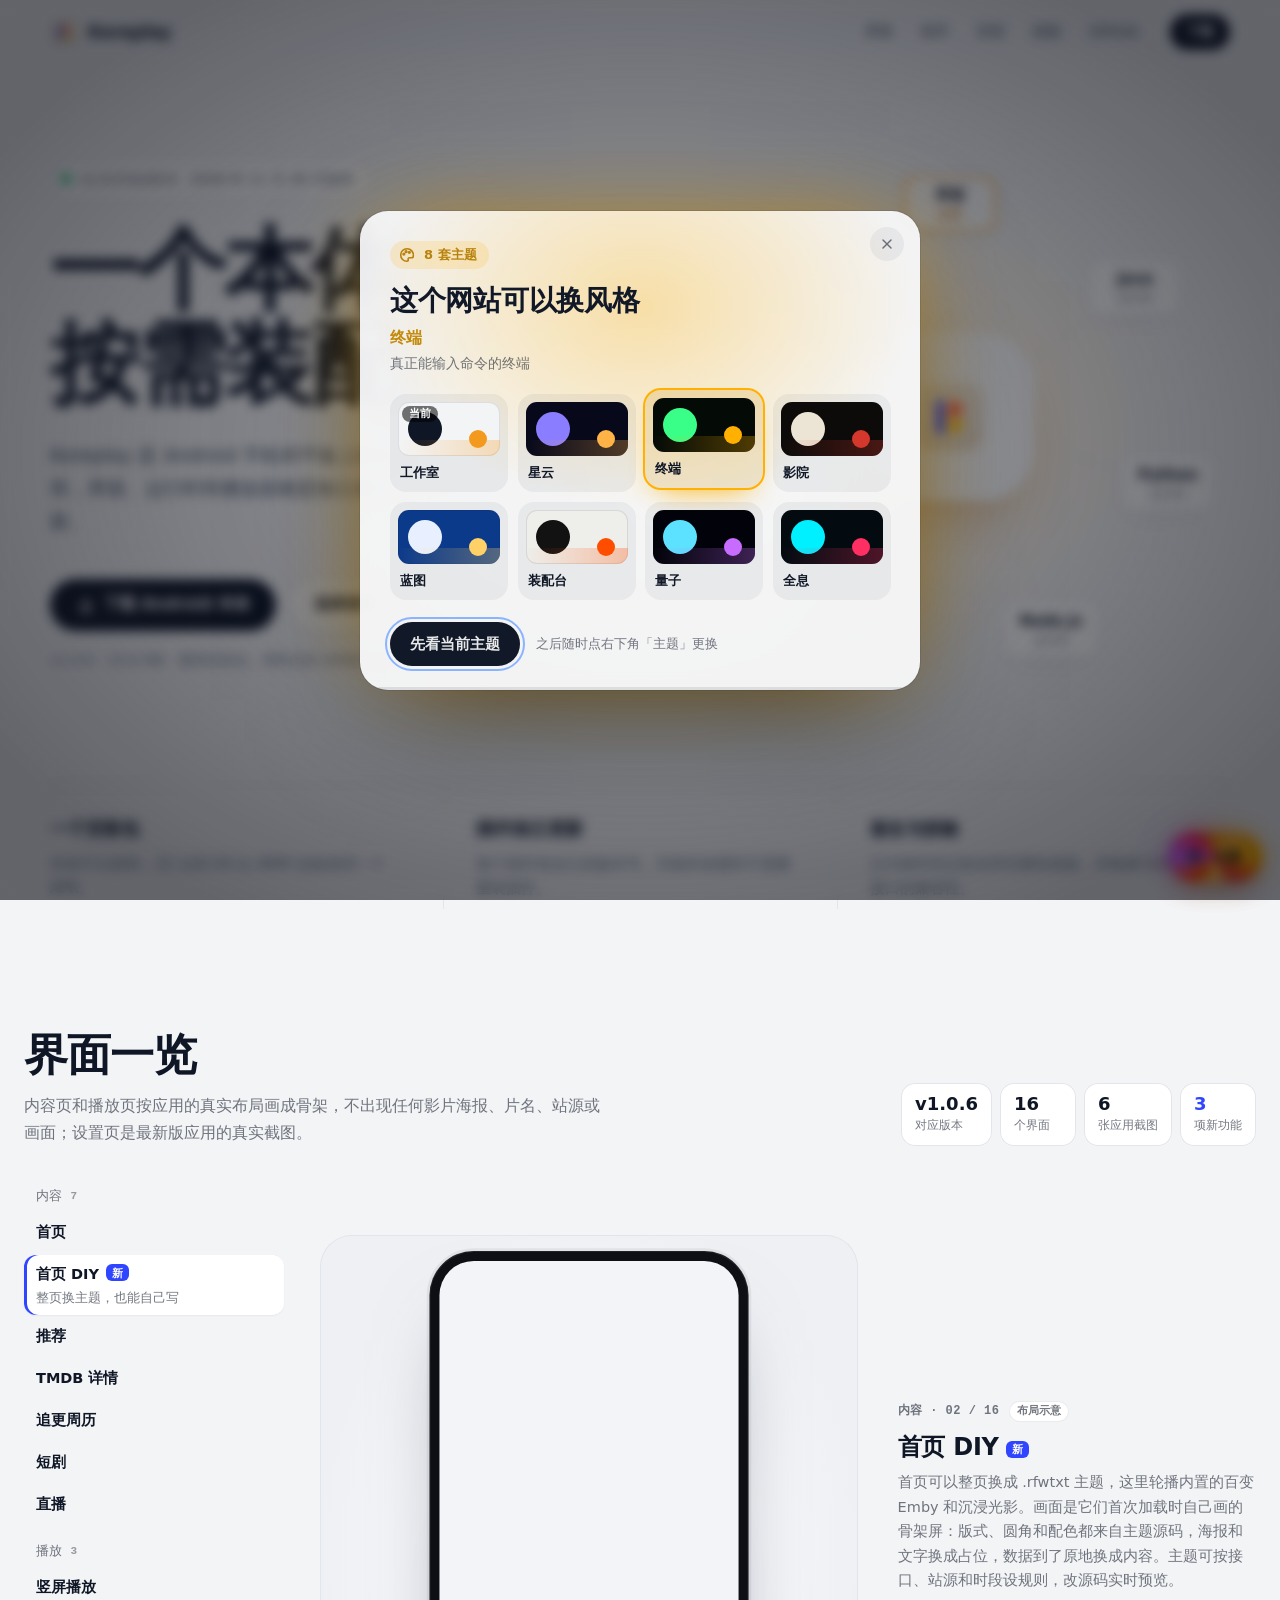
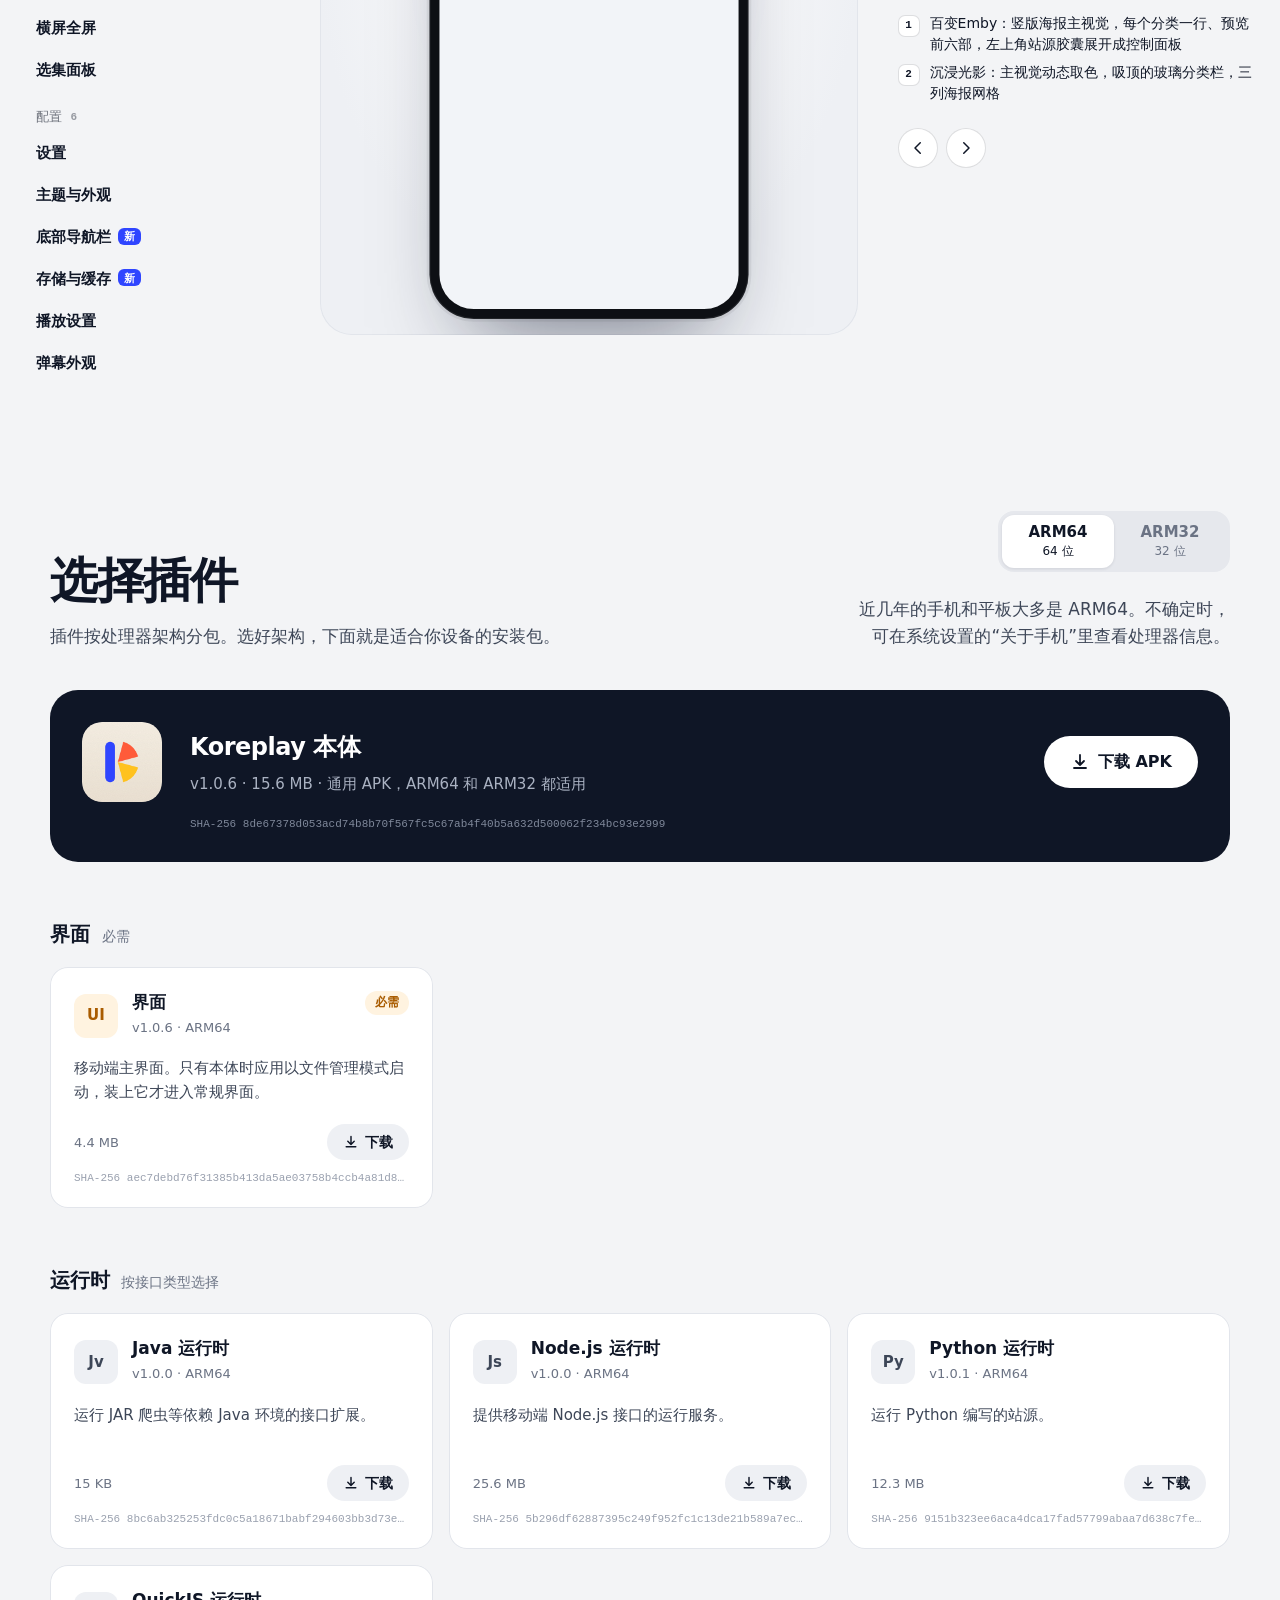
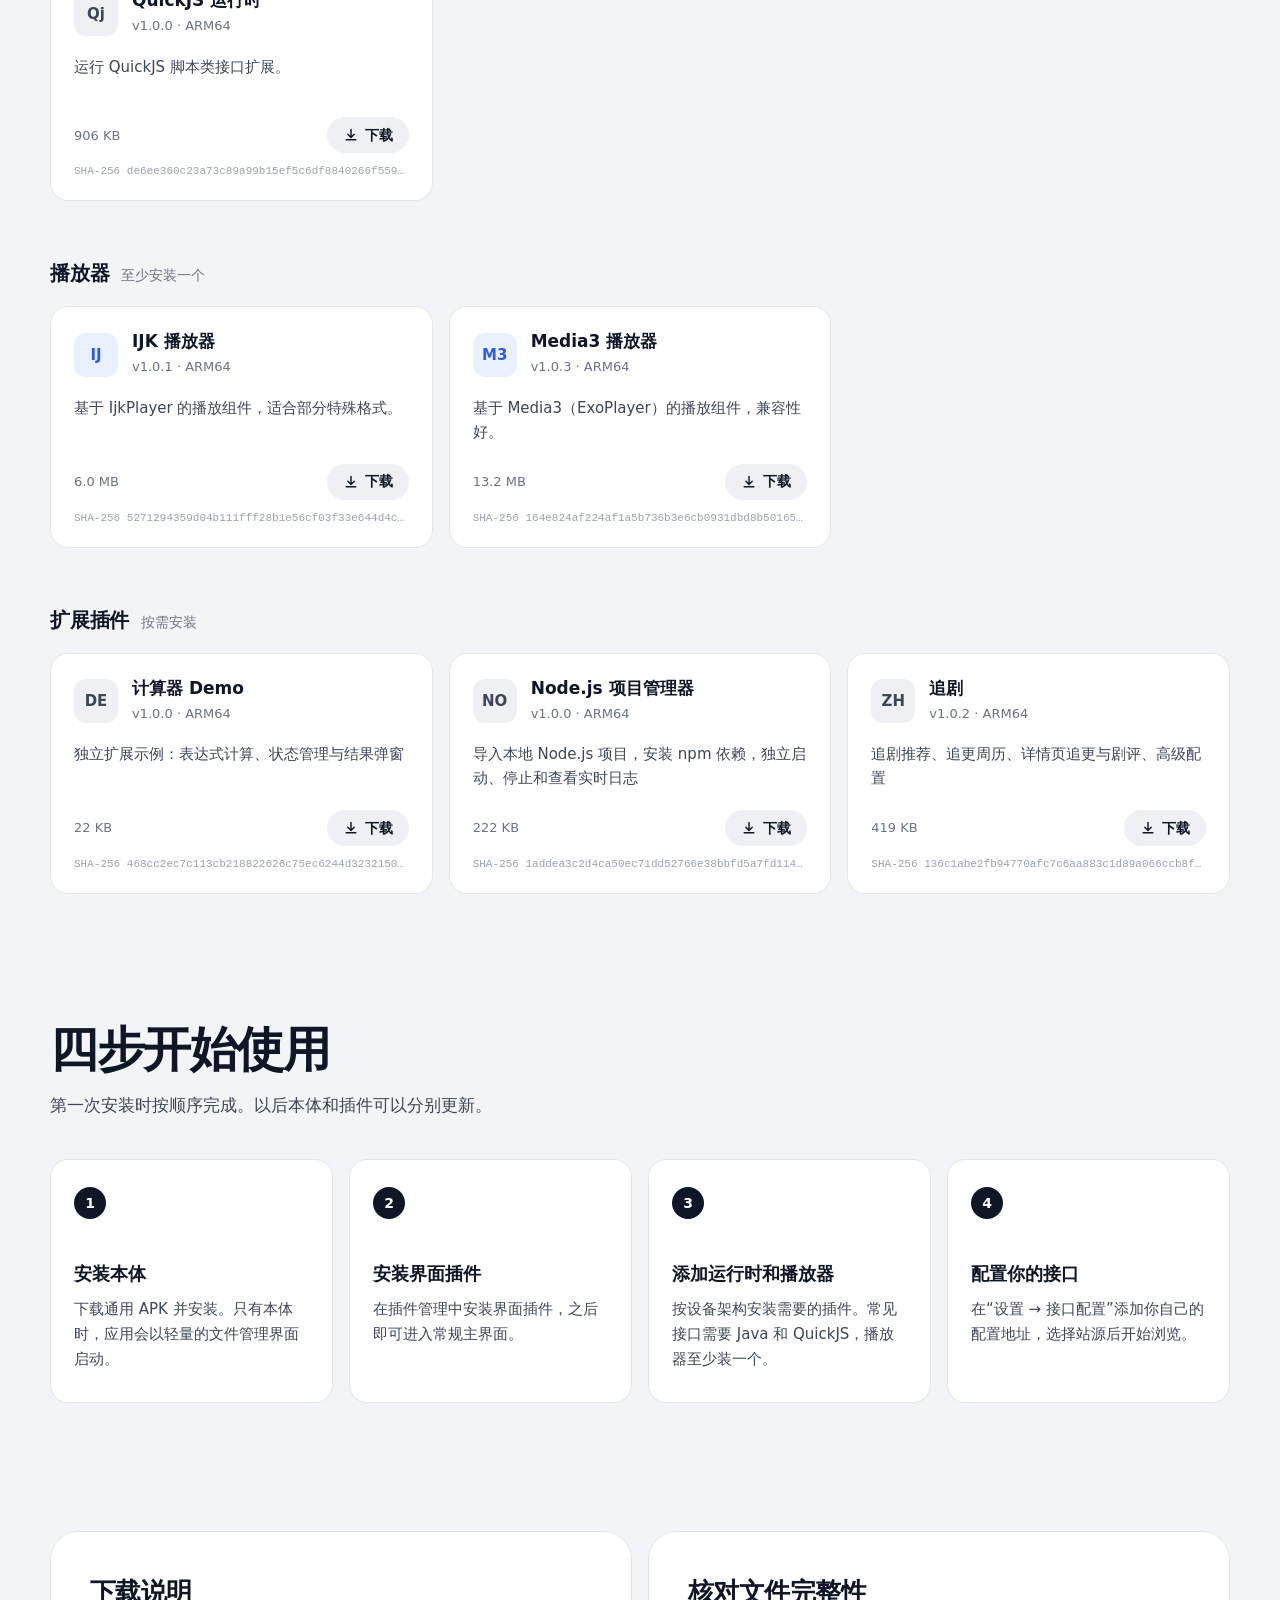
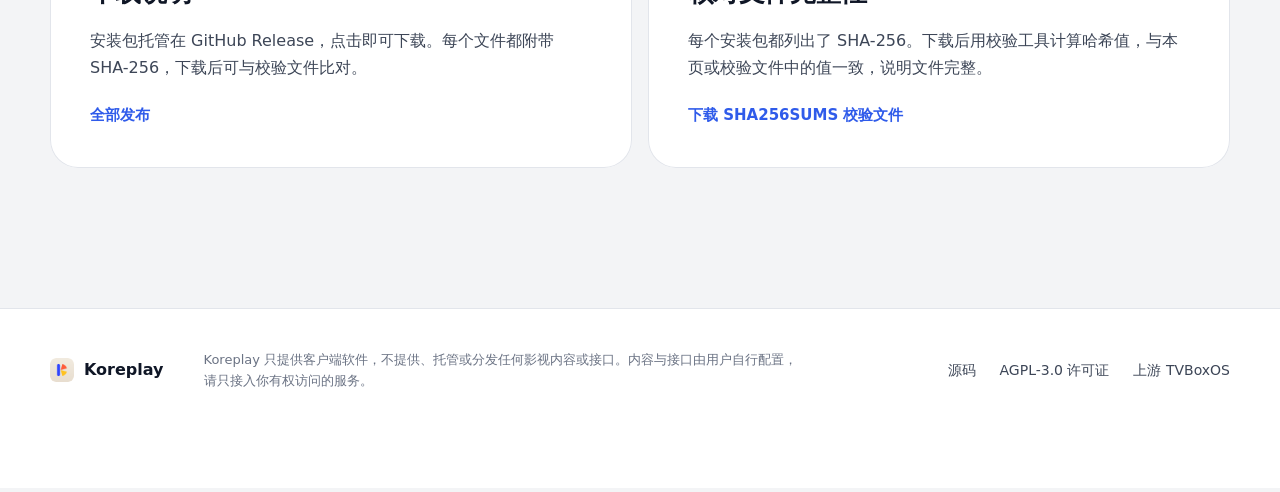
==== commit 1558abfd: "Update Koreplay site for v1.6.0-build.6" ====
--- a/index.html
+++ b/index.html
@@ -13,10 +13,10 @@
   <title>Koreplay | Android 媒体客户端</title>
   <link rel="icon" href="./assets/koreplay-app.png" type="image/png">
   <link rel="apple-touch-icon" href="./assets/koreplay-app.png">
-  <script type="importmap">{"imports": {"./themes/kit.js": "./themes/kit.js?v=v1.6.0-build.5-4c61911bf8", "./themes/gallery.js": "./themes/gallery.js?v=v1.6.0-build.5-4c61911bf8"}}</script>
-  <link rel="modulepreload" href="./themes/kit.js?v=v1.6.0-build.5-4c61911bf8">
-  <link rel="stylesheet" href="./styles.css?v=v1.6.0-build.5-4c61911bf8">
-  <link rel="stylesheet" href="./themes/gallery.css?v=v1.6.0-build.5-4c61911bf8">
+  <script type="importmap">{"imports": {"./themes/kit.js": "./themes/kit.js?v=v1.6.0-build.6-4c61911bf8", "./themes/gallery.js": "./themes/gallery.js?v=v1.6.0-build.6-4c61911bf8"}}</script>
+  <link rel="modulepreload" href="./themes/kit.js?v=v1.6.0-build.6-4c61911bf8">
+  <link rel="stylesheet" href="./styles.css?v=v1.6.0-build.6-4c61911bf8">
+  <link rel="stylesheet" href="./themes/gallery.css?v=v1.6.0-build.6-4c61911bf8">
   <script>
     // Paint the saved theme's background before modules load to avoid a flash.
     (function () {
@@ -26,7 +26,7 @@
       if (bg[id]) document.documentElement.style.background = bg[id];
     })();
   </script>
-  <script type="module" src="./app.js?v=v1.6.0-build.5-4c61911bf8"></script>
+  <script type="module" src="./app.js?v=v1.6.0-build.6-4c61911bf8"></script>
 </head>
 <body>
   <a class="core-skip" href="#app">跳到正文</a>
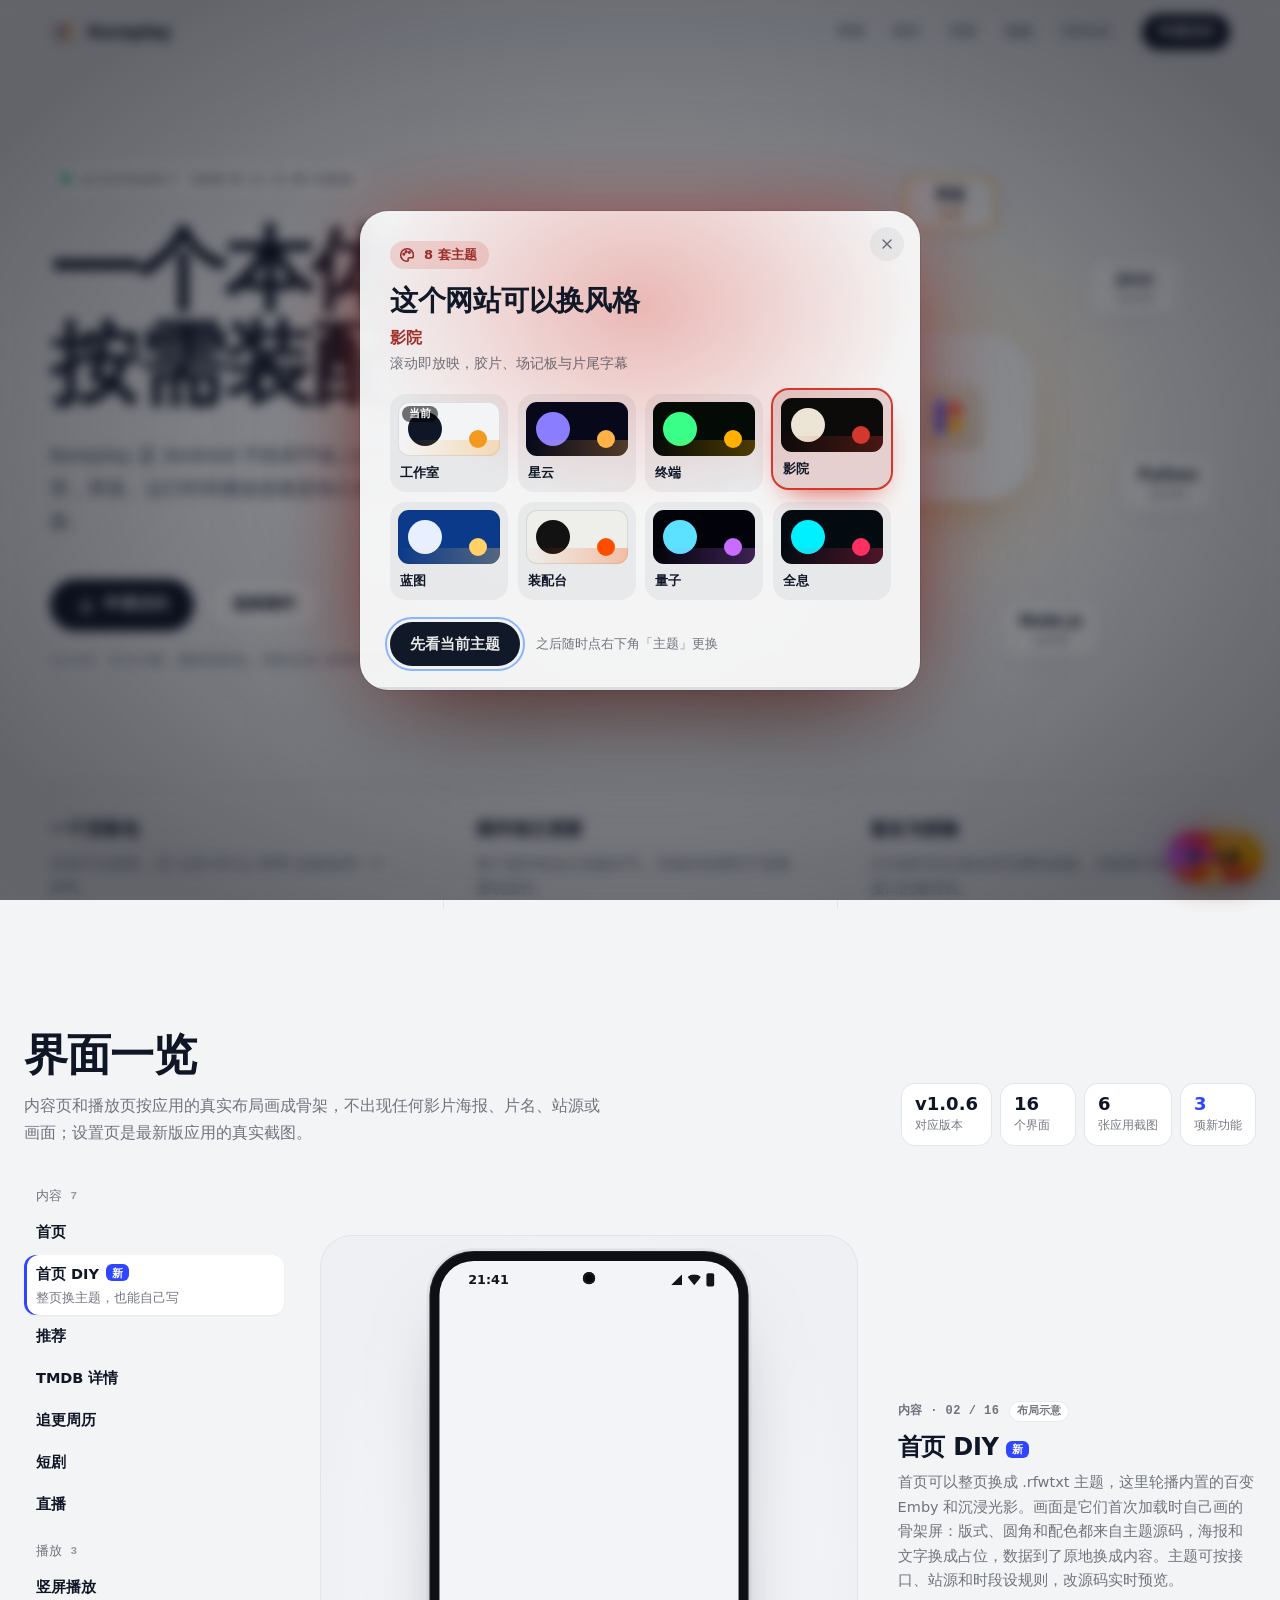
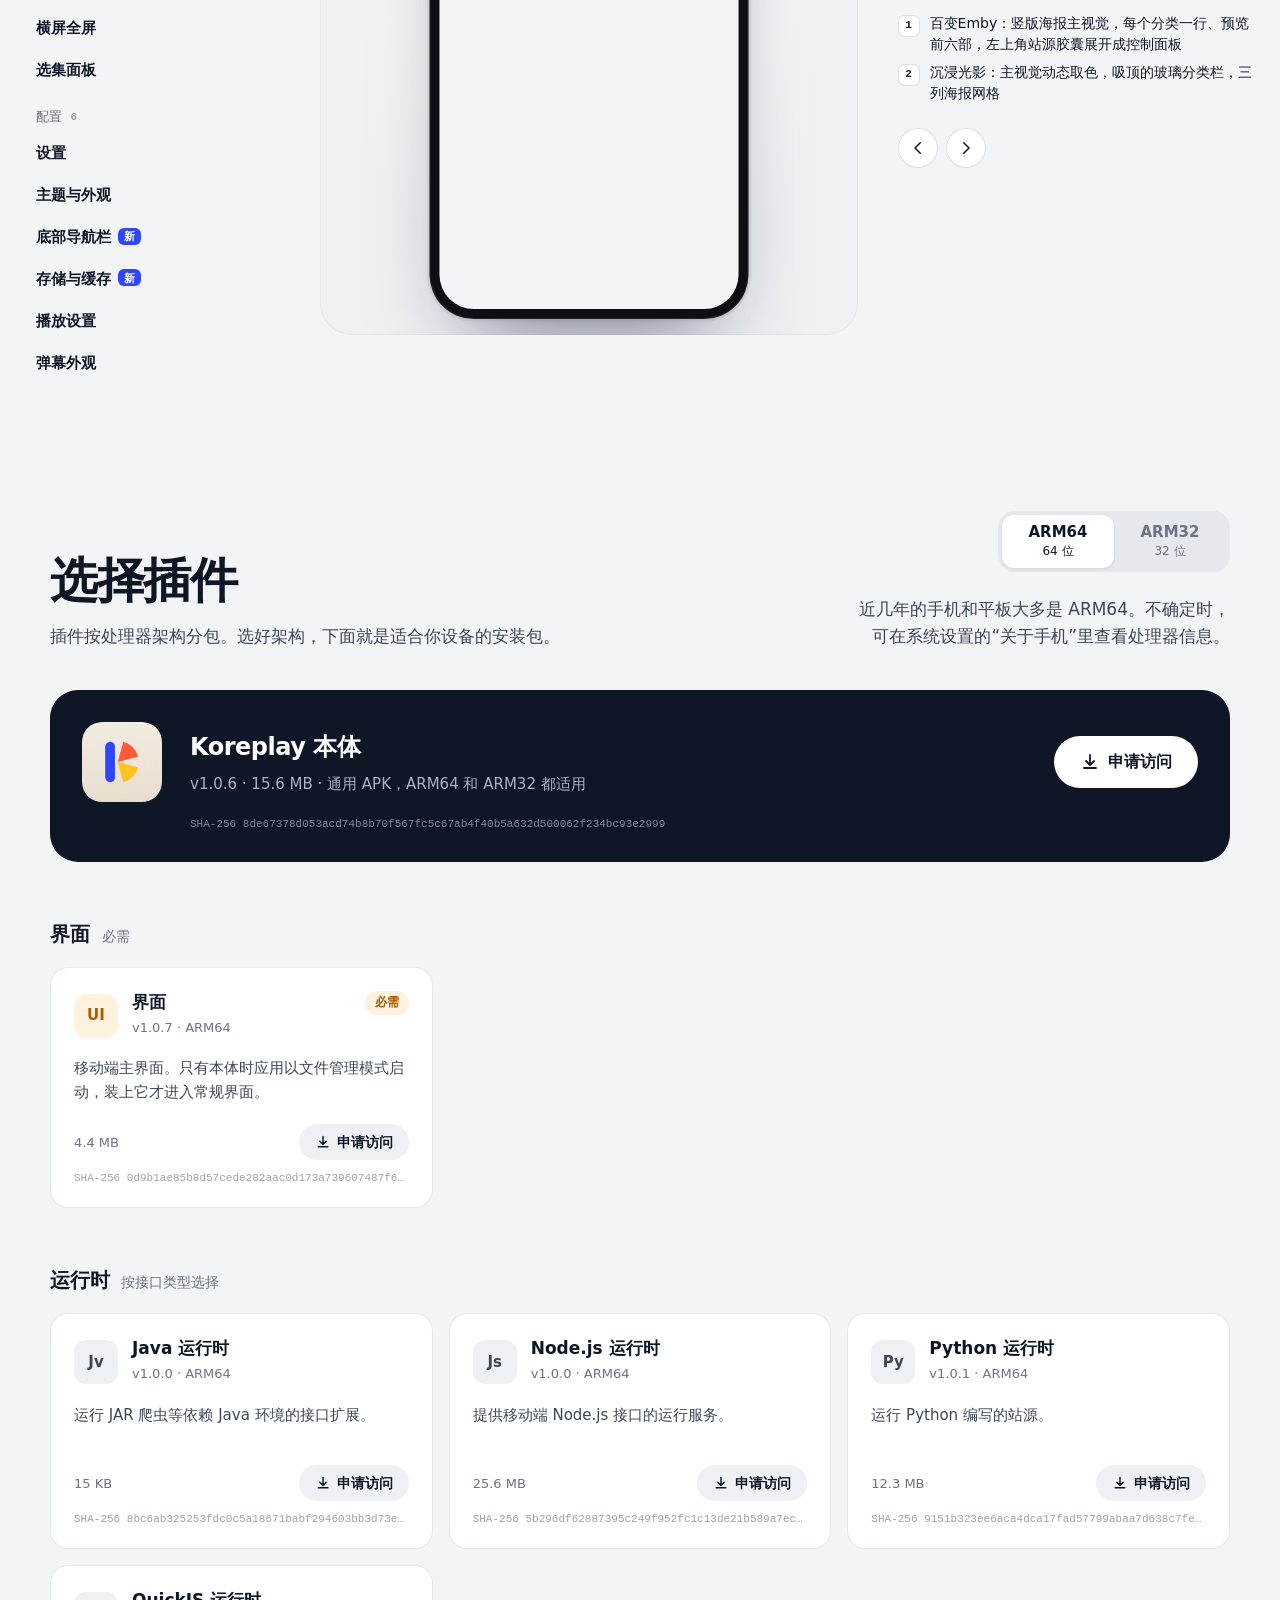
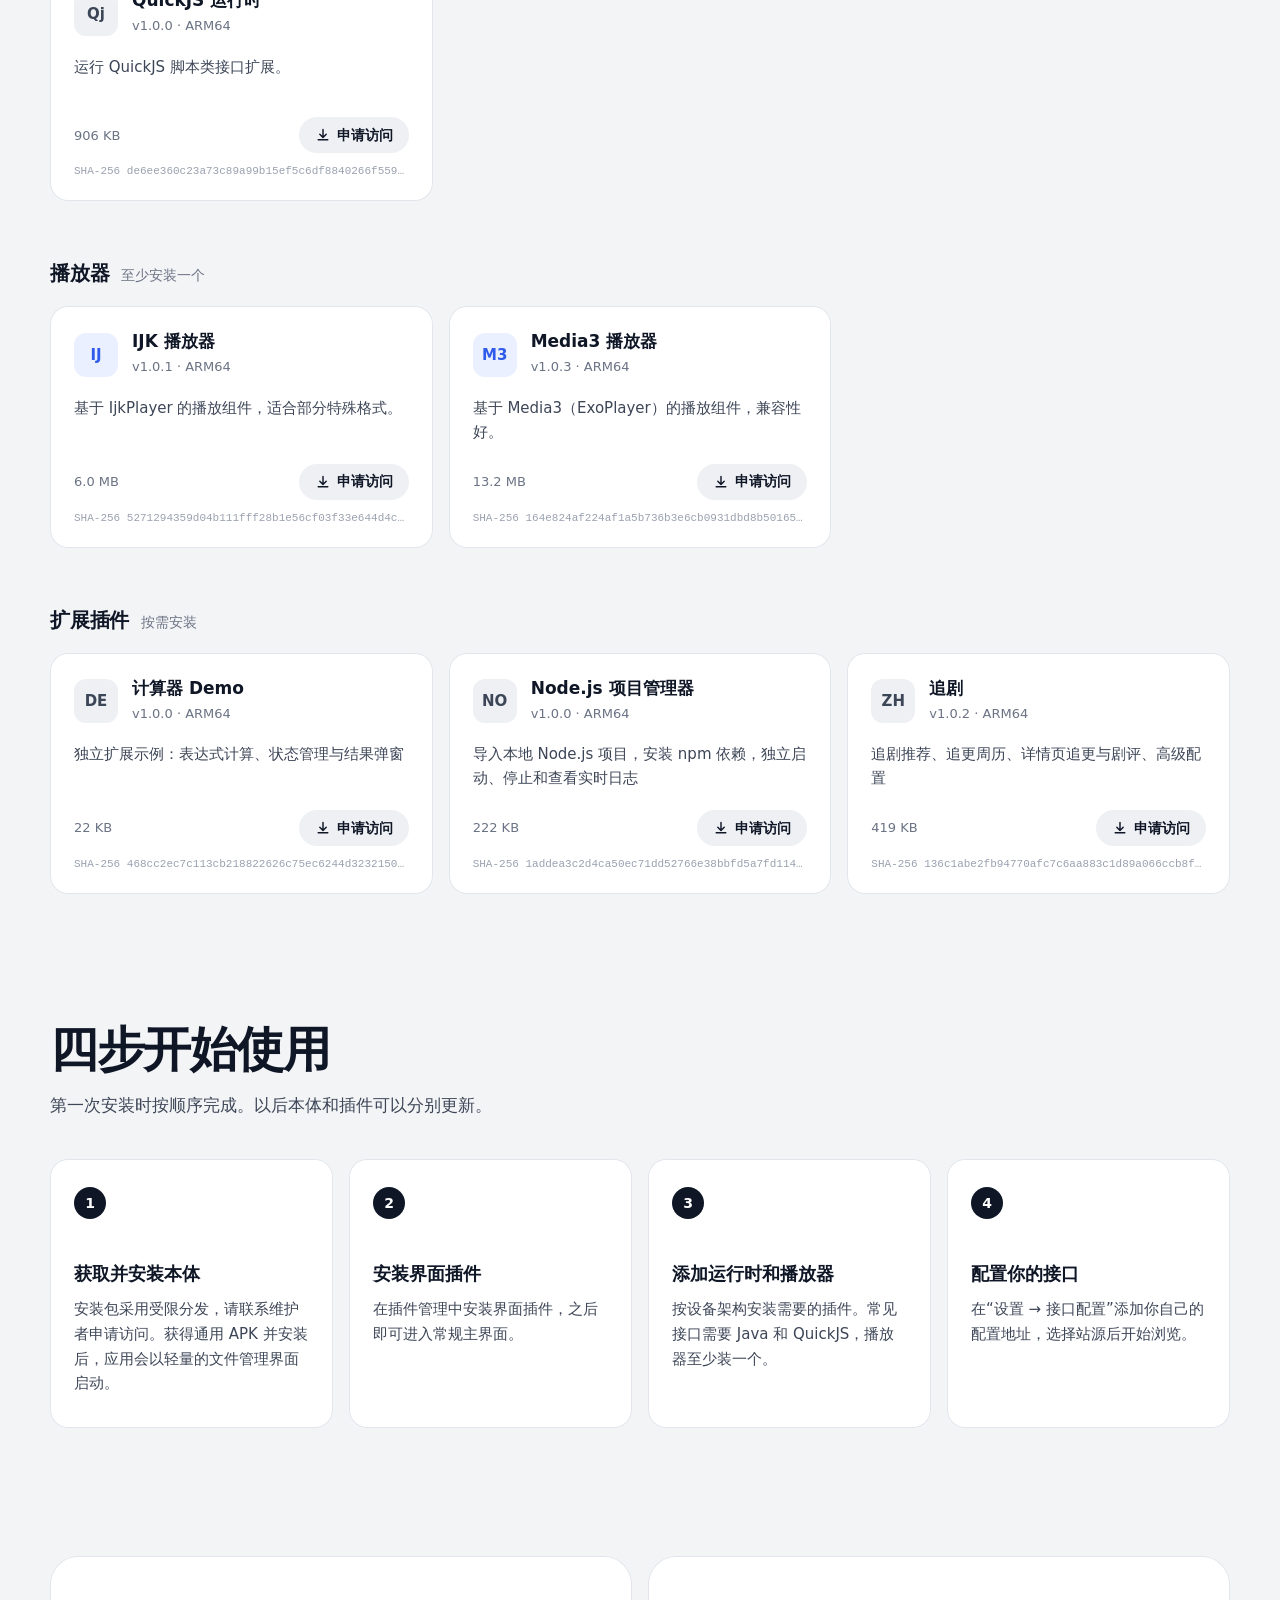
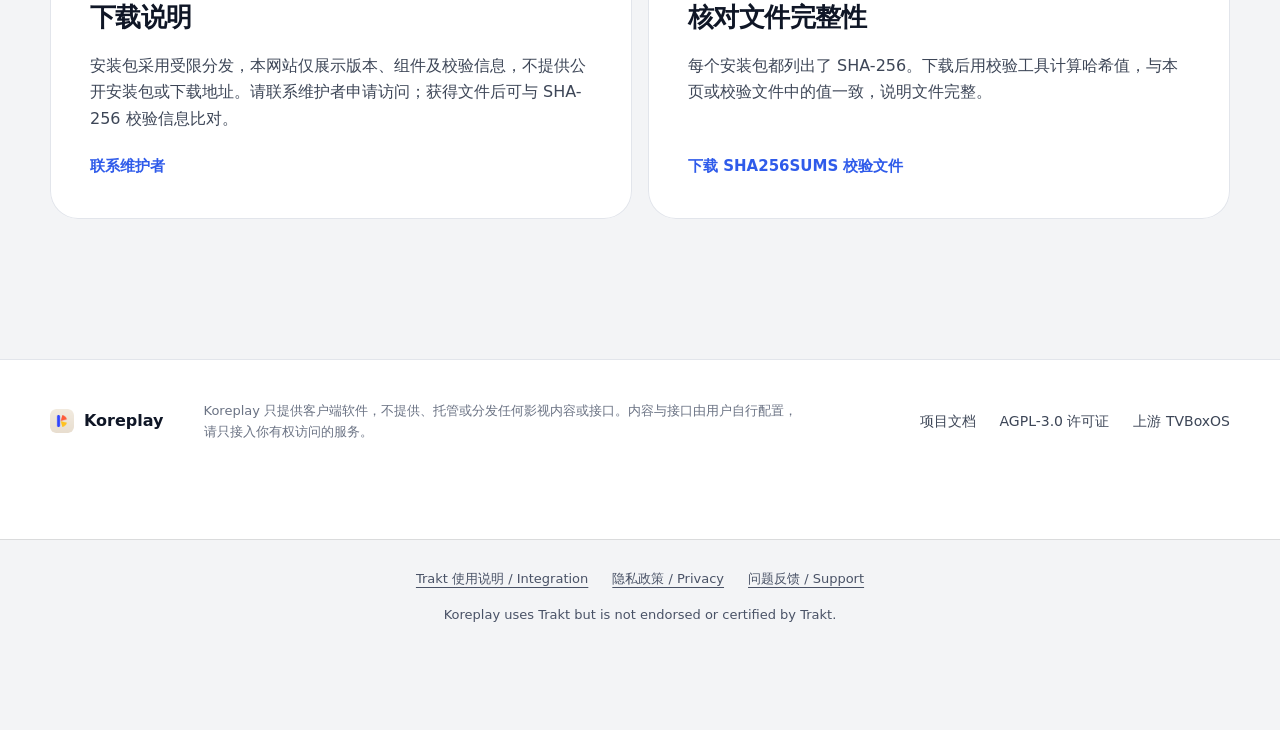
==== commit ec6913e5: "Update Koreplay site for v1.6.0-build.7" ====
--- a/index.html
+++ b/index.html
@@ -7,16 +7,16 @@
   <meta name="color-scheme" content="light dark">
   <meta name="description" content="Koreplay 是 Android 手机和平板上的媒体客户端。本体精简，界面、运行时和播放器作为独立插件按需安装。">
   <meta property="og:title" content="Koreplay · Android 媒体客户端">
-  <meta property="og:description" content="一个本体，按需装配。下载 Koreplay 本体与插件。">
+  <meta property="og:description" content="一个本体，按需装配。了解 Koreplay 的功能、版本与插件。">
   <meta property="og:image" content="./assets/koreplay-app.png">
   <meta property="og:type" content="website">
   <title>Koreplay | Android 媒体客户端</title>
   <link rel="icon" href="./assets/koreplay-app.png" type="image/png">
   <link rel="apple-touch-icon" href="./assets/koreplay-app.png">
-  <script type="importmap">{"imports": {"./themes/kit.js": "./themes/kit.js?v=v1.6.0-build.6-4c61911bf8", "./themes/gallery.js": "./themes/gallery.js?v=v1.6.0-build.6-4c61911bf8"}}</script>
-  <link rel="modulepreload" href="./themes/kit.js?v=v1.6.0-build.6-4c61911bf8">
-  <link rel="stylesheet" href="./styles.css?v=v1.6.0-build.6-4c61911bf8">
-  <link rel="stylesheet" href="./themes/gallery.css?v=v1.6.0-build.6-4c61911bf8">
+  <script type="importmap">{"imports": {"./themes/kit.js": "./themes/kit.js?v=v1.6.0-build.7-31b27b165b", "./themes/gallery.js": "./themes/gallery.js?v=v1.6.0-build.7-31b27b165b"}}</script>
+  <link rel="modulepreload" href="./themes/kit.js?v=v1.6.0-build.7-31b27b165b">
+  <link rel="stylesheet" href="./styles.css?v=v1.6.0-build.7-31b27b165b">
+  <link rel="stylesheet" href="./themes/gallery.css?v=v1.6.0-build.7-31b27b165b">
   <script>
     // Paint the saved theme's background before modules load to avoid a flash.
     (function () {
@@ -26,7 +26,7 @@
       if (bg[id]) document.documentElement.style.background = bg[id];
     })();
   </script>
-  <script type="module" src="./app.js?v=v1.6.0-build.6-4c61911bf8"></script>
+  <script type="module" src="./app.js?v=v1.6.0-build.7-31b27b165b"></script>
 </head>
 <body>
   <a class="core-skip" href="#app">跳到正文</a>
@@ -39,8 +39,16 @@
     <div class="core-noscript">
       <h1>Koreplay</h1>
       <p>Android 手机和平板上的媒体客户端。这个页面需要启用 JavaScript 才能显示最新版本。</p>
-      <p><a href="https://github.com/ingriddaleusag-dotcom/Koreplay/releases">前往 GitHub Releases 下载</a></p>
+      <p>安装包采用受限分发。<a href="https://github.com/ingriddaleusag-dotcom/Koreplay-site/issues">联系维护者申请访问</a></p>
     </div>
   </noscript>
+  <footer class="core-info">
+    <nav aria-label="产品信息与支持">
+      <a href="./trakt/">Trakt 使用说明 / Integration</a>
+      <a href="./privacy/">隐私政策 / Privacy</a>
+      <a href="https://github.com/ingriddaleusag-dotcom/Koreplay-site/issues">问题反馈 / Support</a>
+    </nav>
+    <p>Koreplay uses Trakt but is not endorsed or certified by Trakt.</p>
+  </footer>
 </body>
 </html>
--- a/styles.css
+++ b/styles.css
@@ -15,6 +15,22 @@
 }
 
 .theme-root { min-height: 100vh; }
+
+.core-info {
+  position: relative;
+  z-index: 2;
+  padding: 28px 24px 100px;
+  border-top: 1px solid rgba(127, 127, 127, .22);
+  background: #f3f4f6;
+  color: #495266;
+  font-size: 13px;
+  line-height: 1.7;
+  text-align: center;
+}
+.core-info nav { display: flex; flex-wrap: wrap; justify-content: center; gap: 10px 24px; }
+.core-info a { color: inherit; text-underline-offset: 4px; }
+.core-info p { margin: 14px 0 0; }
+html[data-scheme="dark"] .core-info { background: #10131b; color: #bac2d0; }
 
 .core-skip {
   position: fixed;
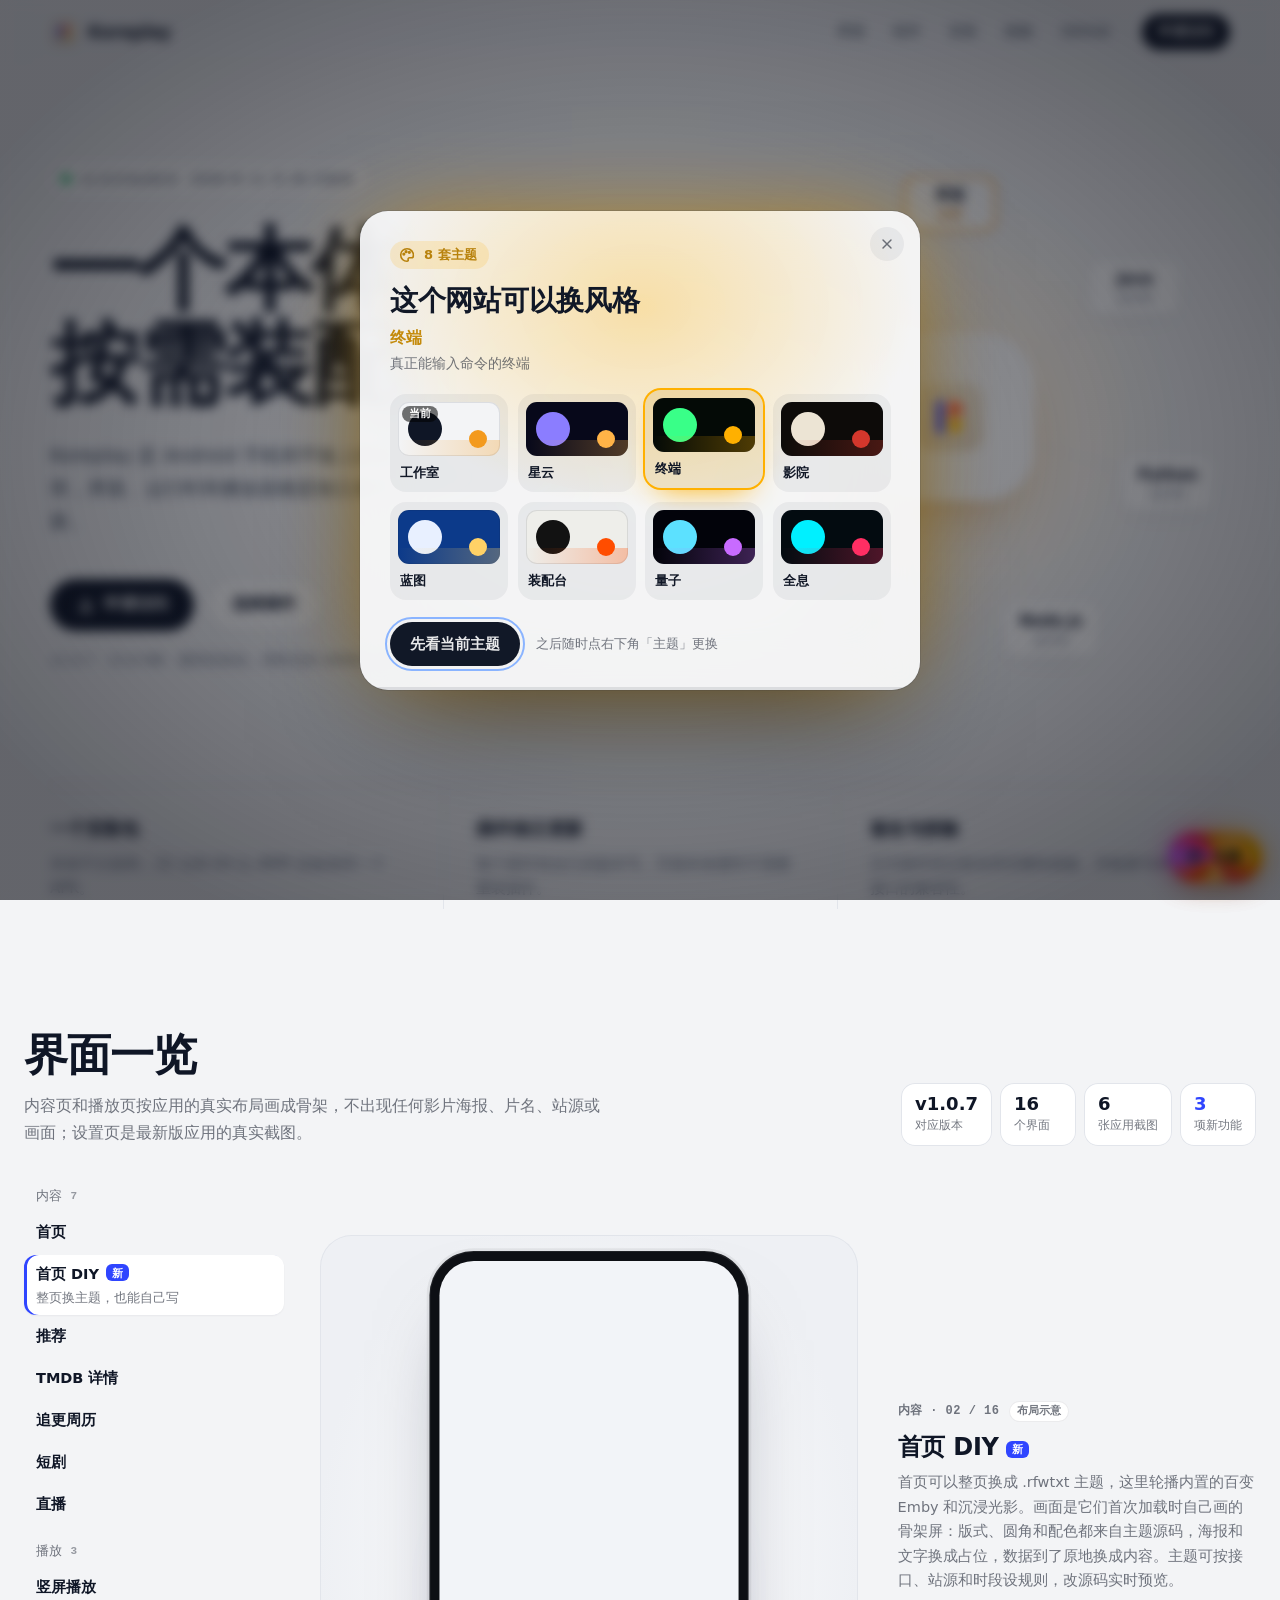
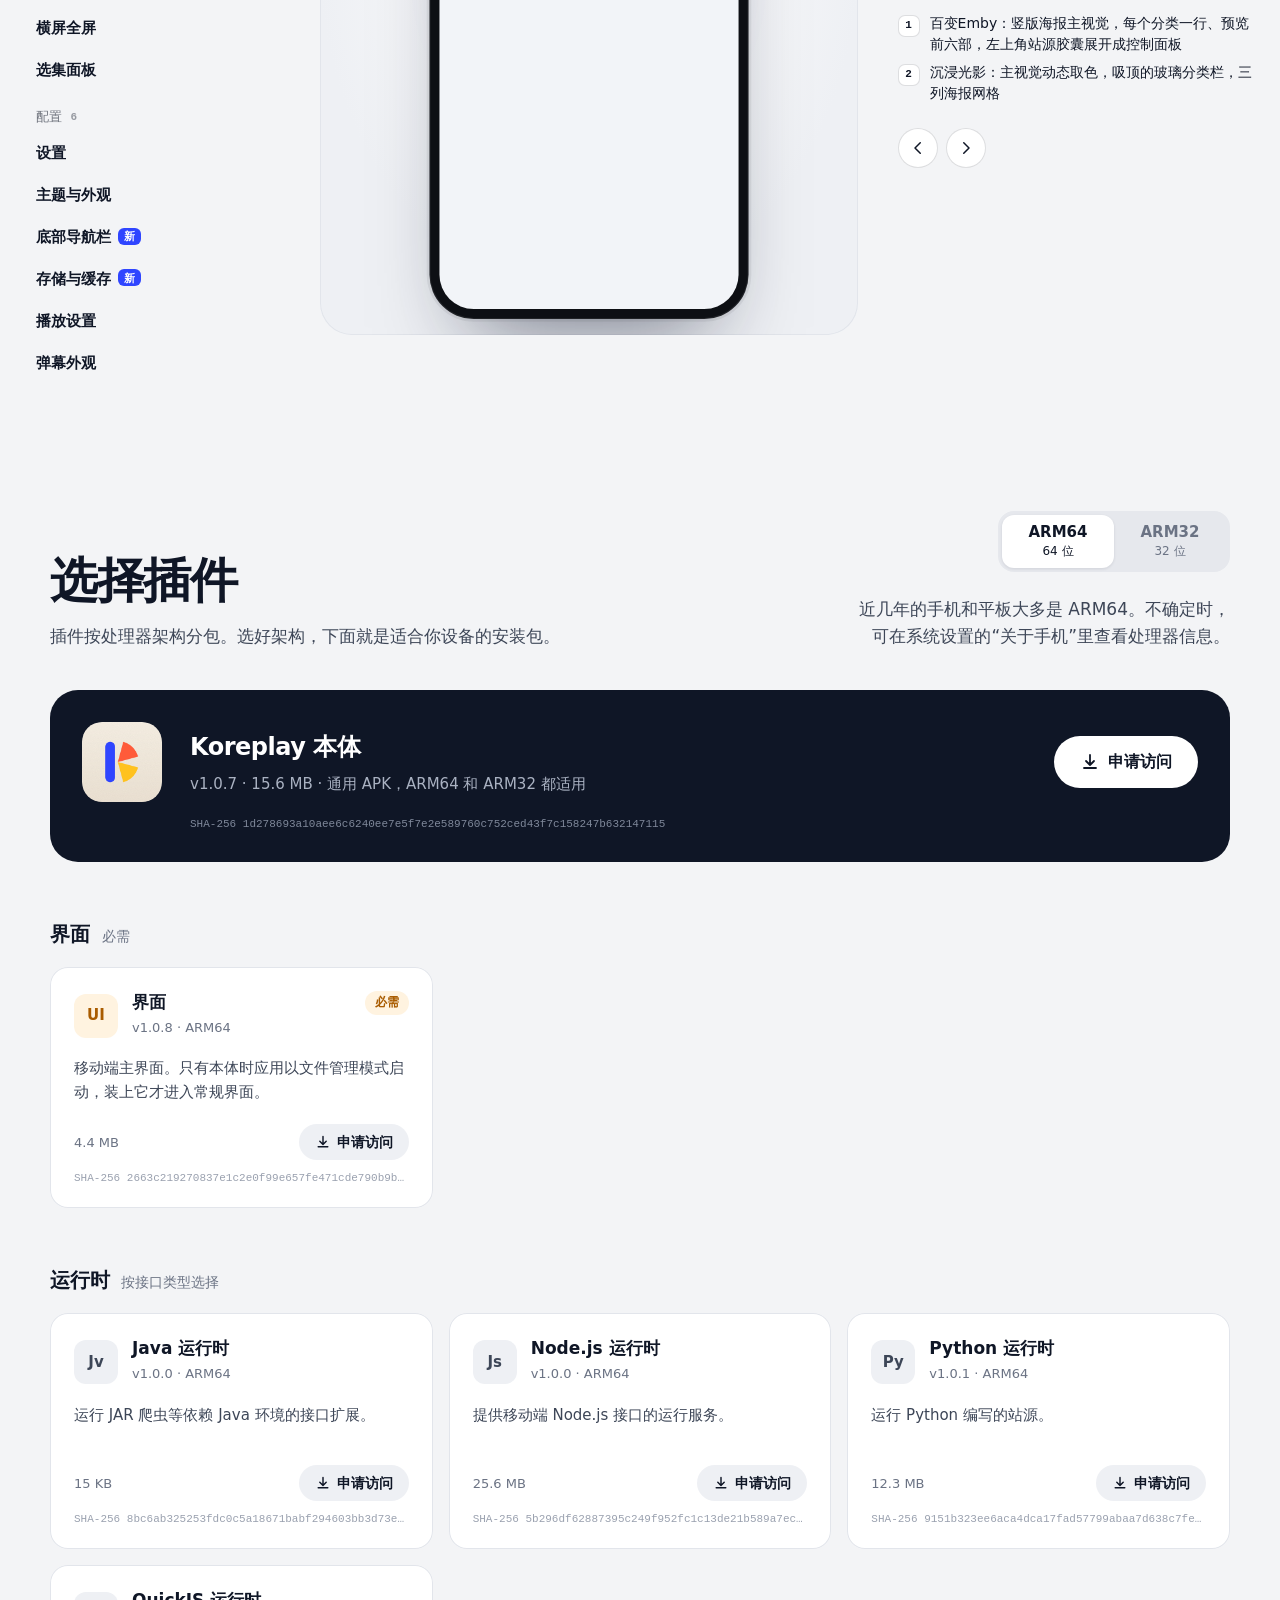
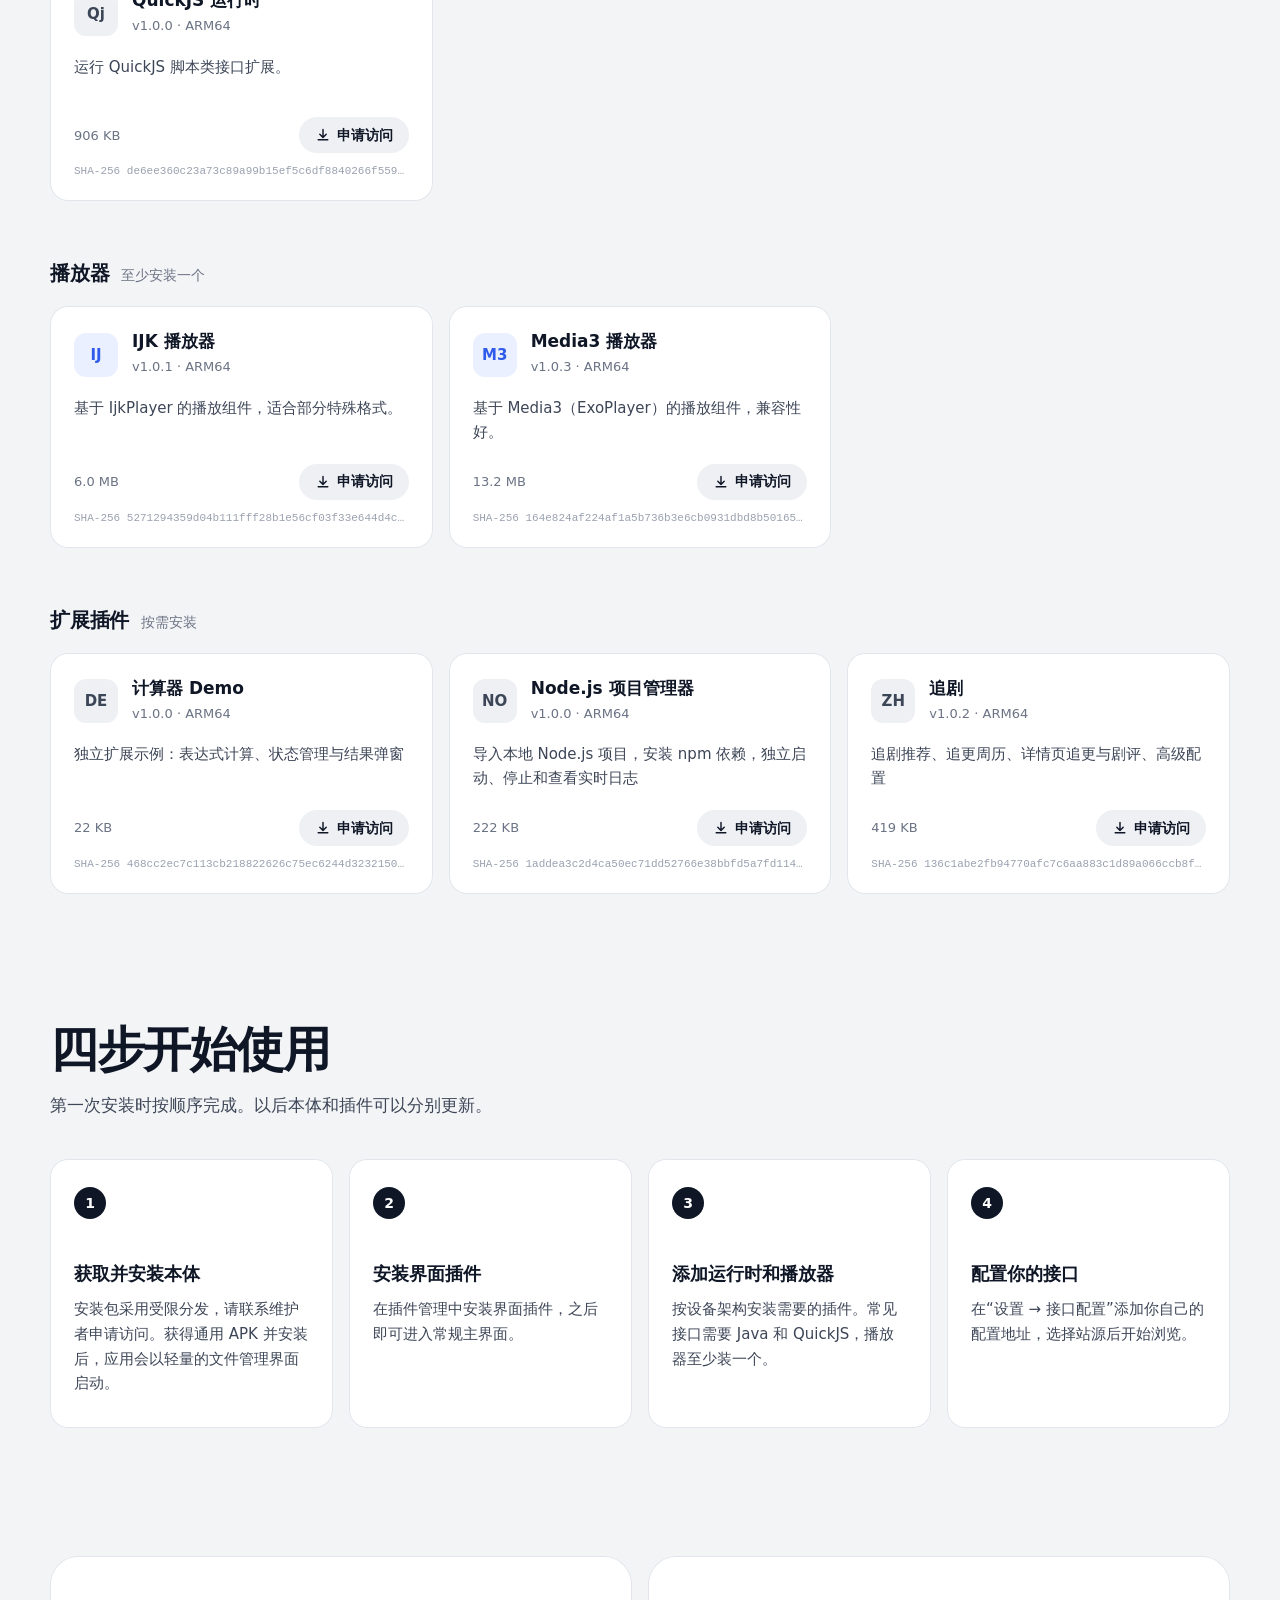
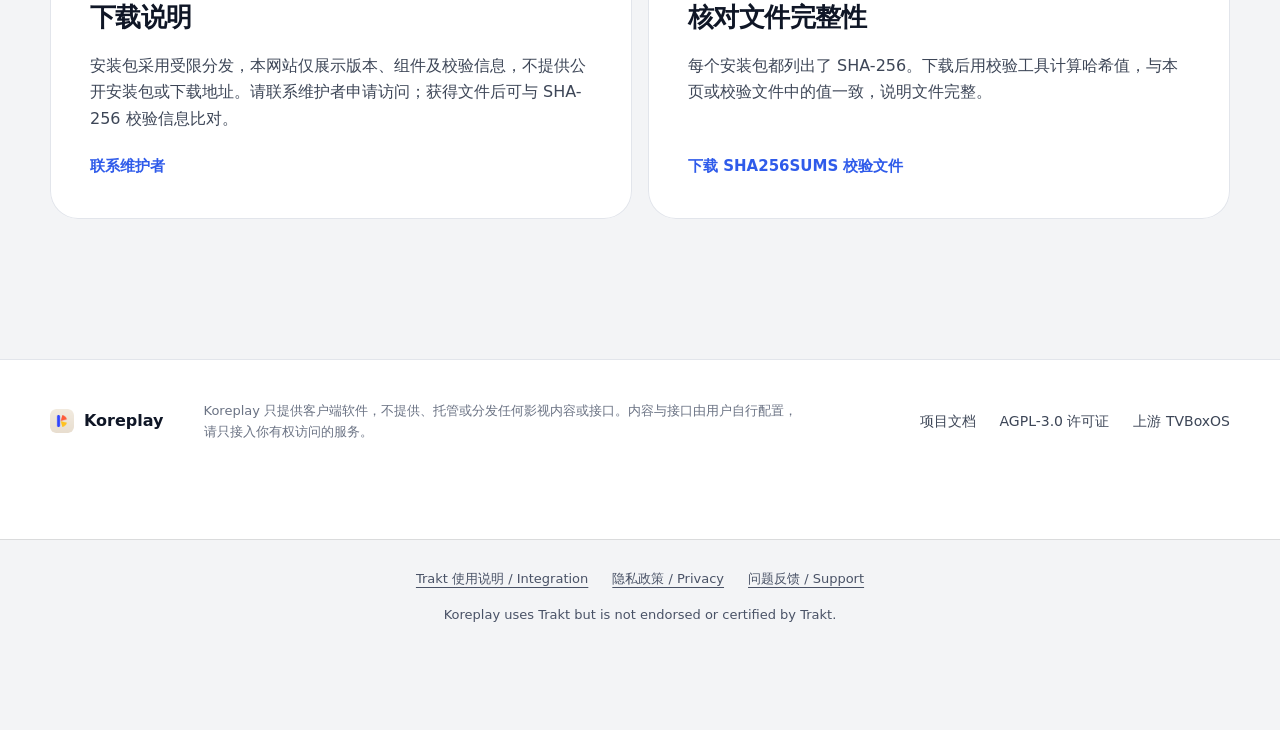
==== commit 201c307a: "Update Koreplay site for v1.6.0-build.8" ====
--- a/index.html
+++ b/index.html
@@ -13,10 +13,10 @@
   <title>Koreplay | Android 媒体客户端</title>
   <link rel="icon" href="./assets/koreplay-app.png" type="image/png">
   <link rel="apple-touch-icon" href="./assets/koreplay-app.png">
-  <script type="importmap">{"imports": {"./themes/kit.js": "./themes/kit.js?v=v1.6.0-build.7-31b27b165b", "./themes/gallery.js": "./themes/gallery.js?v=v1.6.0-build.7-31b27b165b"}}</script>
-  <link rel="modulepreload" href="./themes/kit.js?v=v1.6.0-build.7-31b27b165b">
-  <link rel="stylesheet" href="./styles.css?v=v1.6.0-build.7-31b27b165b">
-  <link rel="stylesheet" href="./themes/gallery.css?v=v1.6.0-build.7-31b27b165b">
+  <script type="importmap">{"imports": {"./themes/kit.js": "./themes/kit.js?v=v1.6.0-build.8-31b27b165b", "./themes/gallery.js": "./themes/gallery.js?v=v1.6.0-build.8-31b27b165b"}}</script>
+  <link rel="modulepreload" href="./themes/kit.js?v=v1.6.0-build.8-31b27b165b">
+  <link rel="stylesheet" href="./styles.css?v=v1.6.0-build.8-31b27b165b">
+  <link rel="stylesheet" href="./themes/gallery.css?v=v1.6.0-build.8-31b27b165b">
   <script>
     // Paint the saved theme's background before modules load to avoid a flash.
     (function () {
@@ -26,7 +26,7 @@
       if (bg[id]) document.documentElement.style.background = bg[id];
     })();
   </script>
-  <script type="module" src="./app.js?v=v1.6.0-build.7-31b27b165b"></script>
+  <script type="module" src="./app.js?v=v1.6.0-build.8-31b27b165b"></script>
 </head>
 <body>
   <a class="core-skip" href="#app">跳到正文</a>
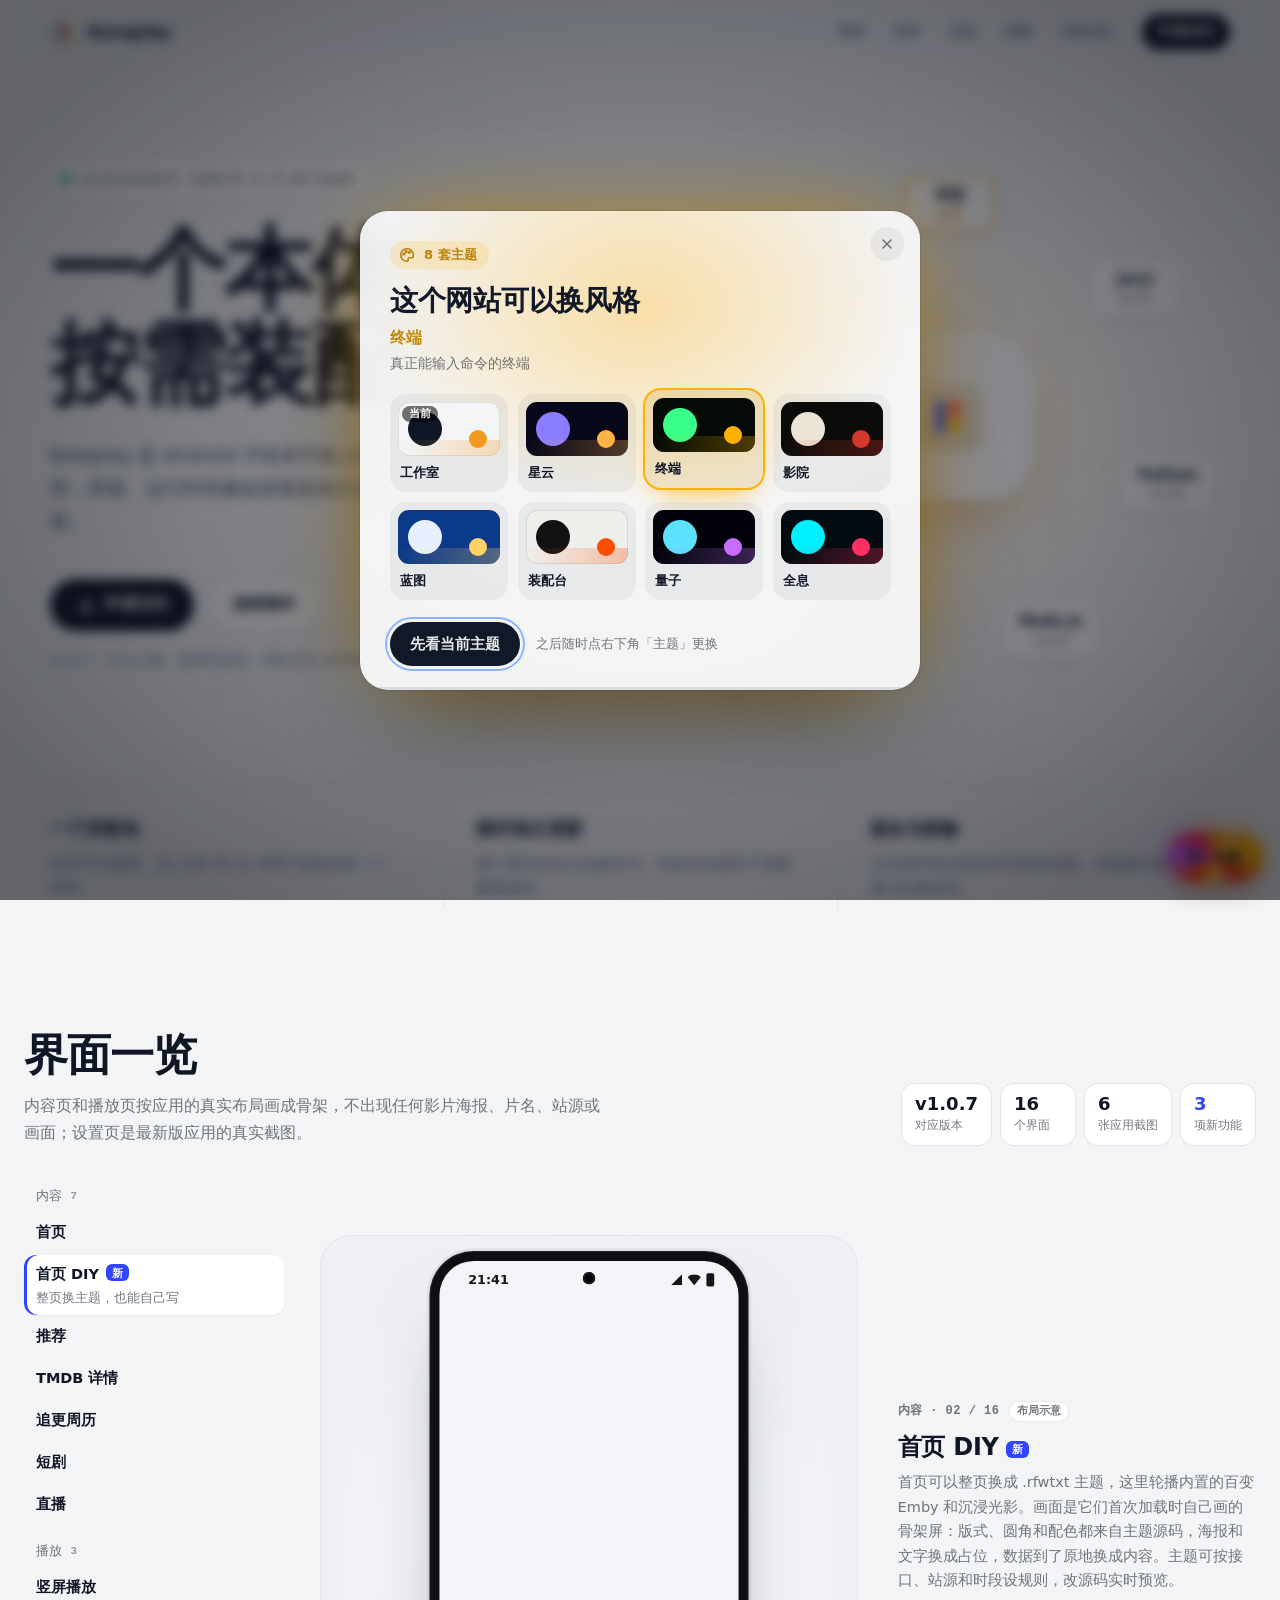
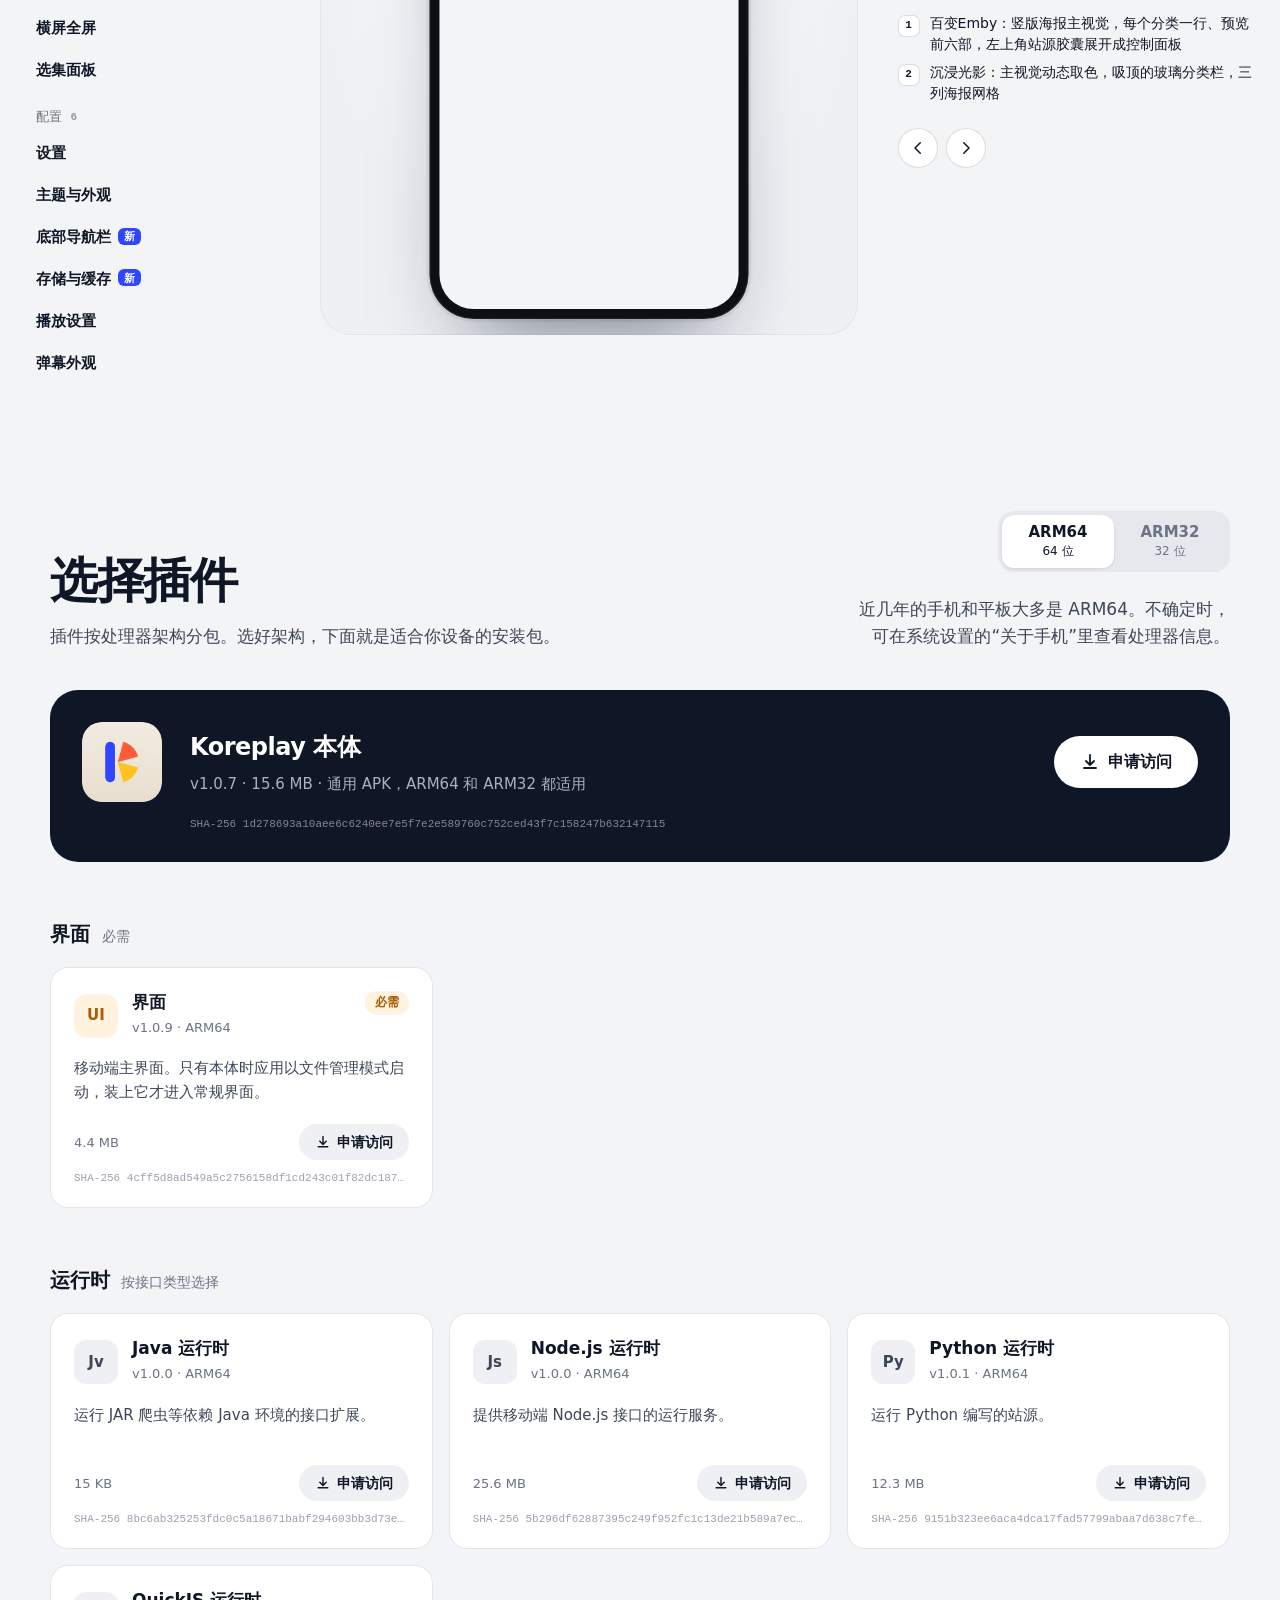
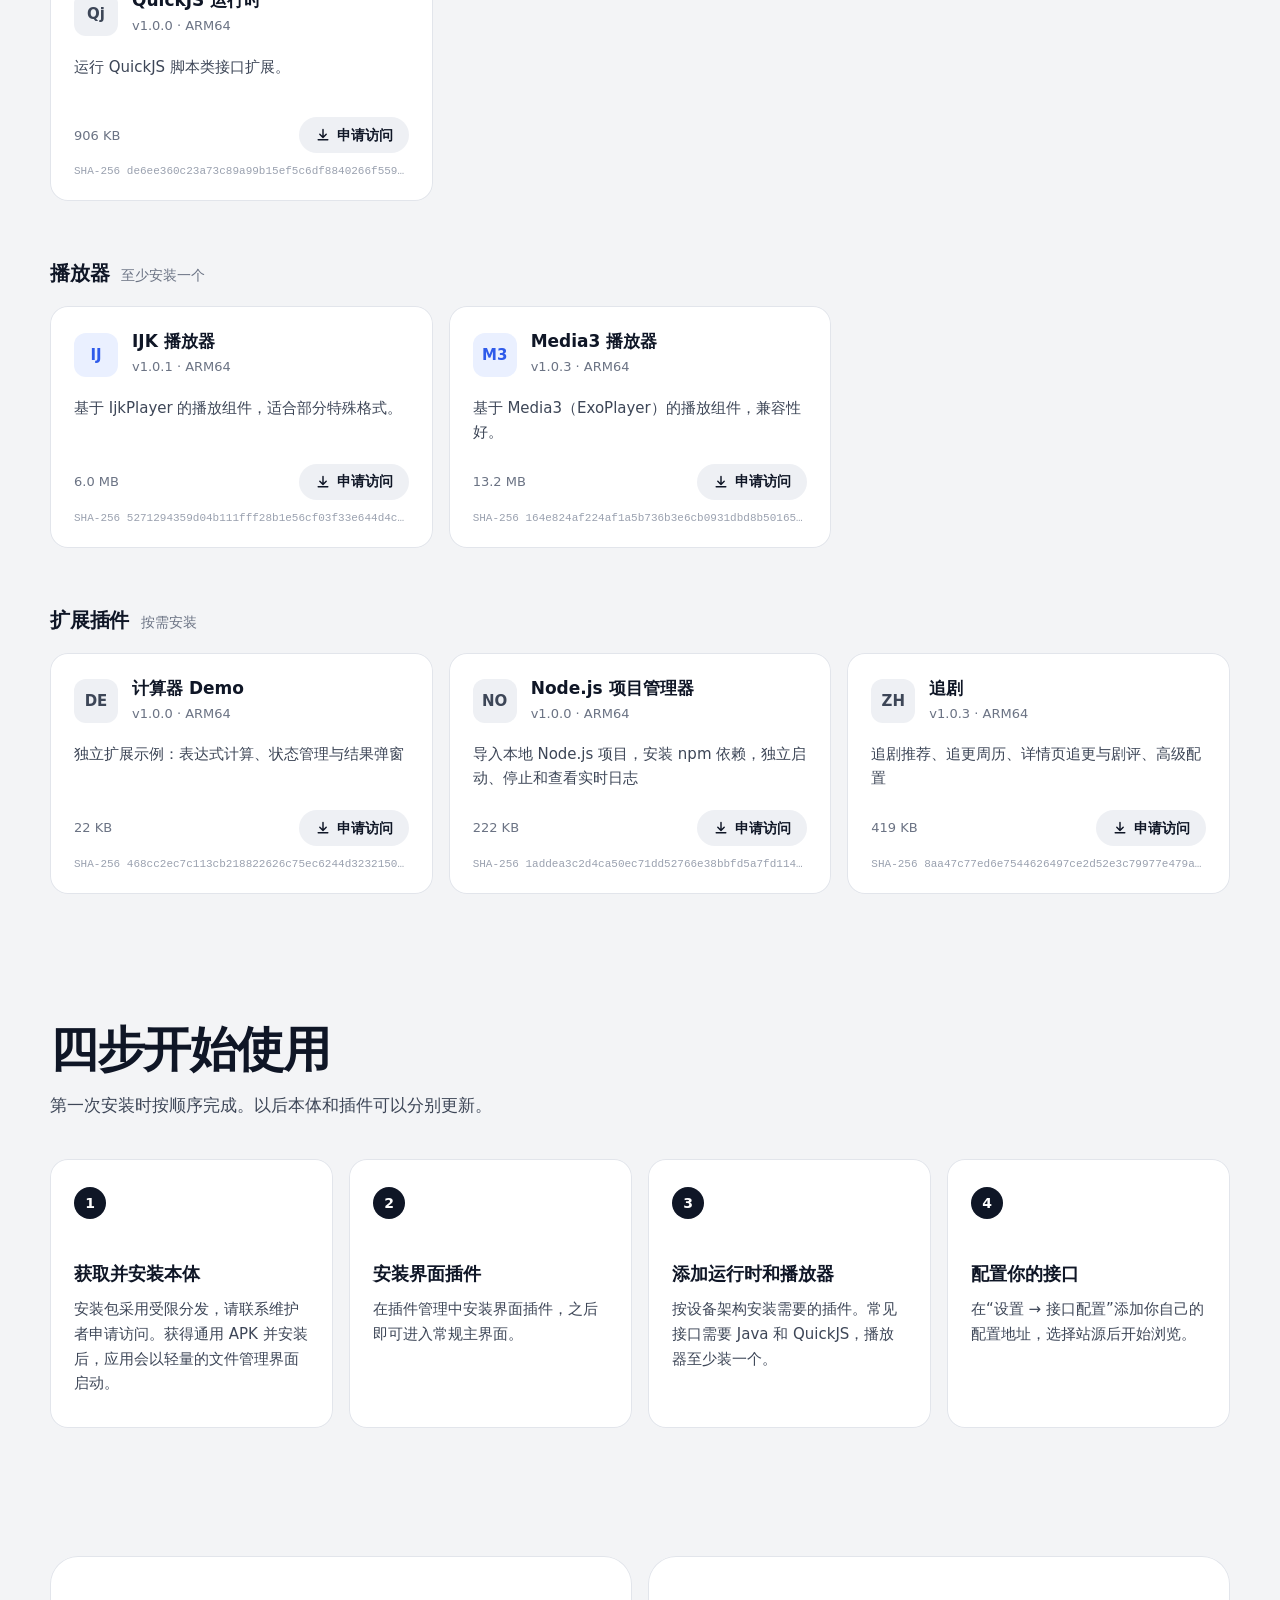
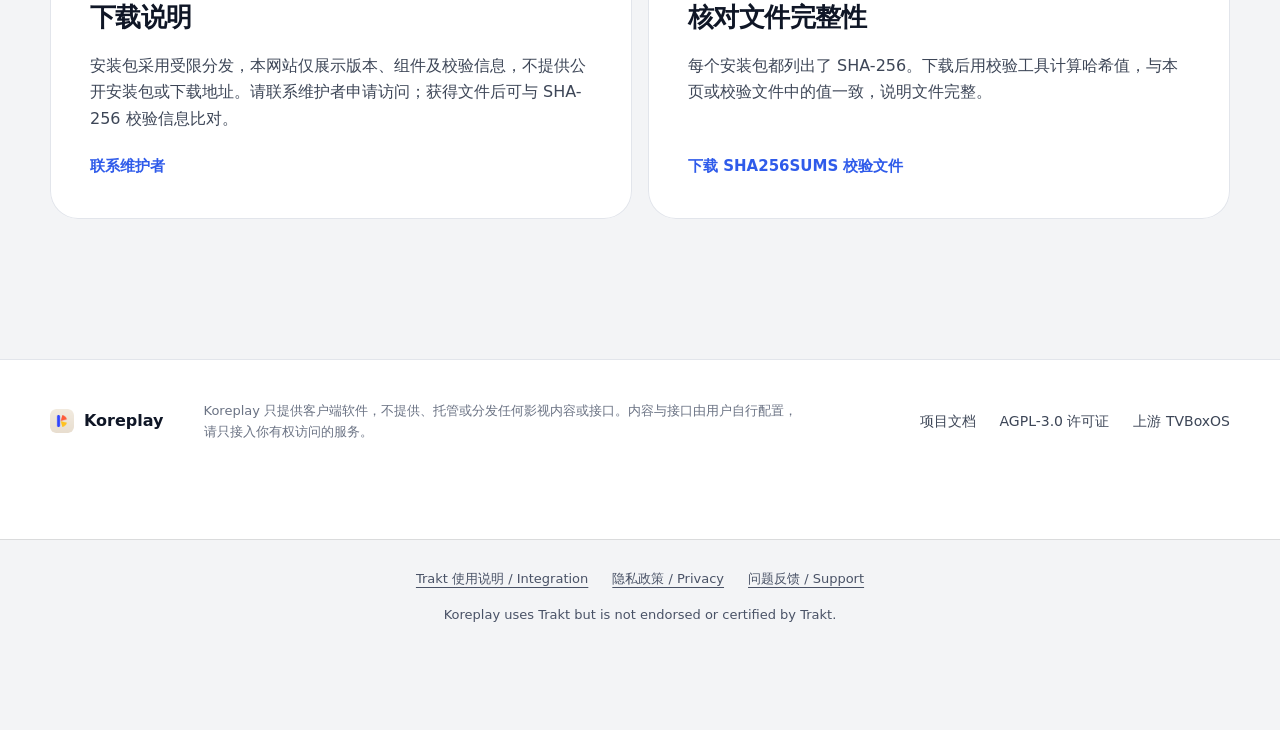
==== commit cff8bf68: "Update Koreplay site for v1.6.0-build.9" ====
--- a/index.html
+++ b/index.html
@@ -13,10 +13,10 @@
   <title>Koreplay | Android 媒体客户端</title>
   <link rel="icon" href="./assets/koreplay-app.png" type="image/png">
   <link rel="apple-touch-icon" href="./assets/koreplay-app.png">
-  <script type="importmap">{"imports": {"./themes/kit.js": "./themes/kit.js?v=v1.6.0-build.8-31b27b165b", "./themes/gallery.js": "./themes/gallery.js?v=v1.6.0-build.8-31b27b165b"}}</script>
-  <link rel="modulepreload" href="./themes/kit.js?v=v1.6.0-build.8-31b27b165b">
-  <link rel="stylesheet" href="./styles.css?v=v1.6.0-build.8-31b27b165b">
-  <link rel="stylesheet" href="./themes/gallery.css?v=v1.6.0-build.8-31b27b165b">
+  <script type="importmap">{"imports": {"./themes/kit.js": "./themes/kit.js?v=v1.6.0-build.9-31b27b165b", "./themes/gallery.js": "./themes/gallery.js?v=v1.6.0-build.9-31b27b165b"}}</script>
+  <link rel="modulepreload" href="./themes/kit.js?v=v1.6.0-build.9-31b27b165b">
+  <link rel="stylesheet" href="./styles.css?v=v1.6.0-build.9-31b27b165b">
+  <link rel="stylesheet" href="./themes/gallery.css?v=v1.6.0-build.9-31b27b165b">
   <script>
     // Paint the saved theme's background before modules load to avoid a flash.
     (function () {
@@ -26,7 +26,7 @@
       if (bg[id]) document.documentElement.style.background = bg[id];
     })();
   </script>
-  <script type="module" src="./app.js?v=v1.6.0-build.8-31b27b165b"></script>
+  <script type="module" src="./app.js?v=v1.6.0-build.9-31b27b165b"></script>
 </head>
 <body>
   <a class="core-skip" href="#app">跳到正文</a>
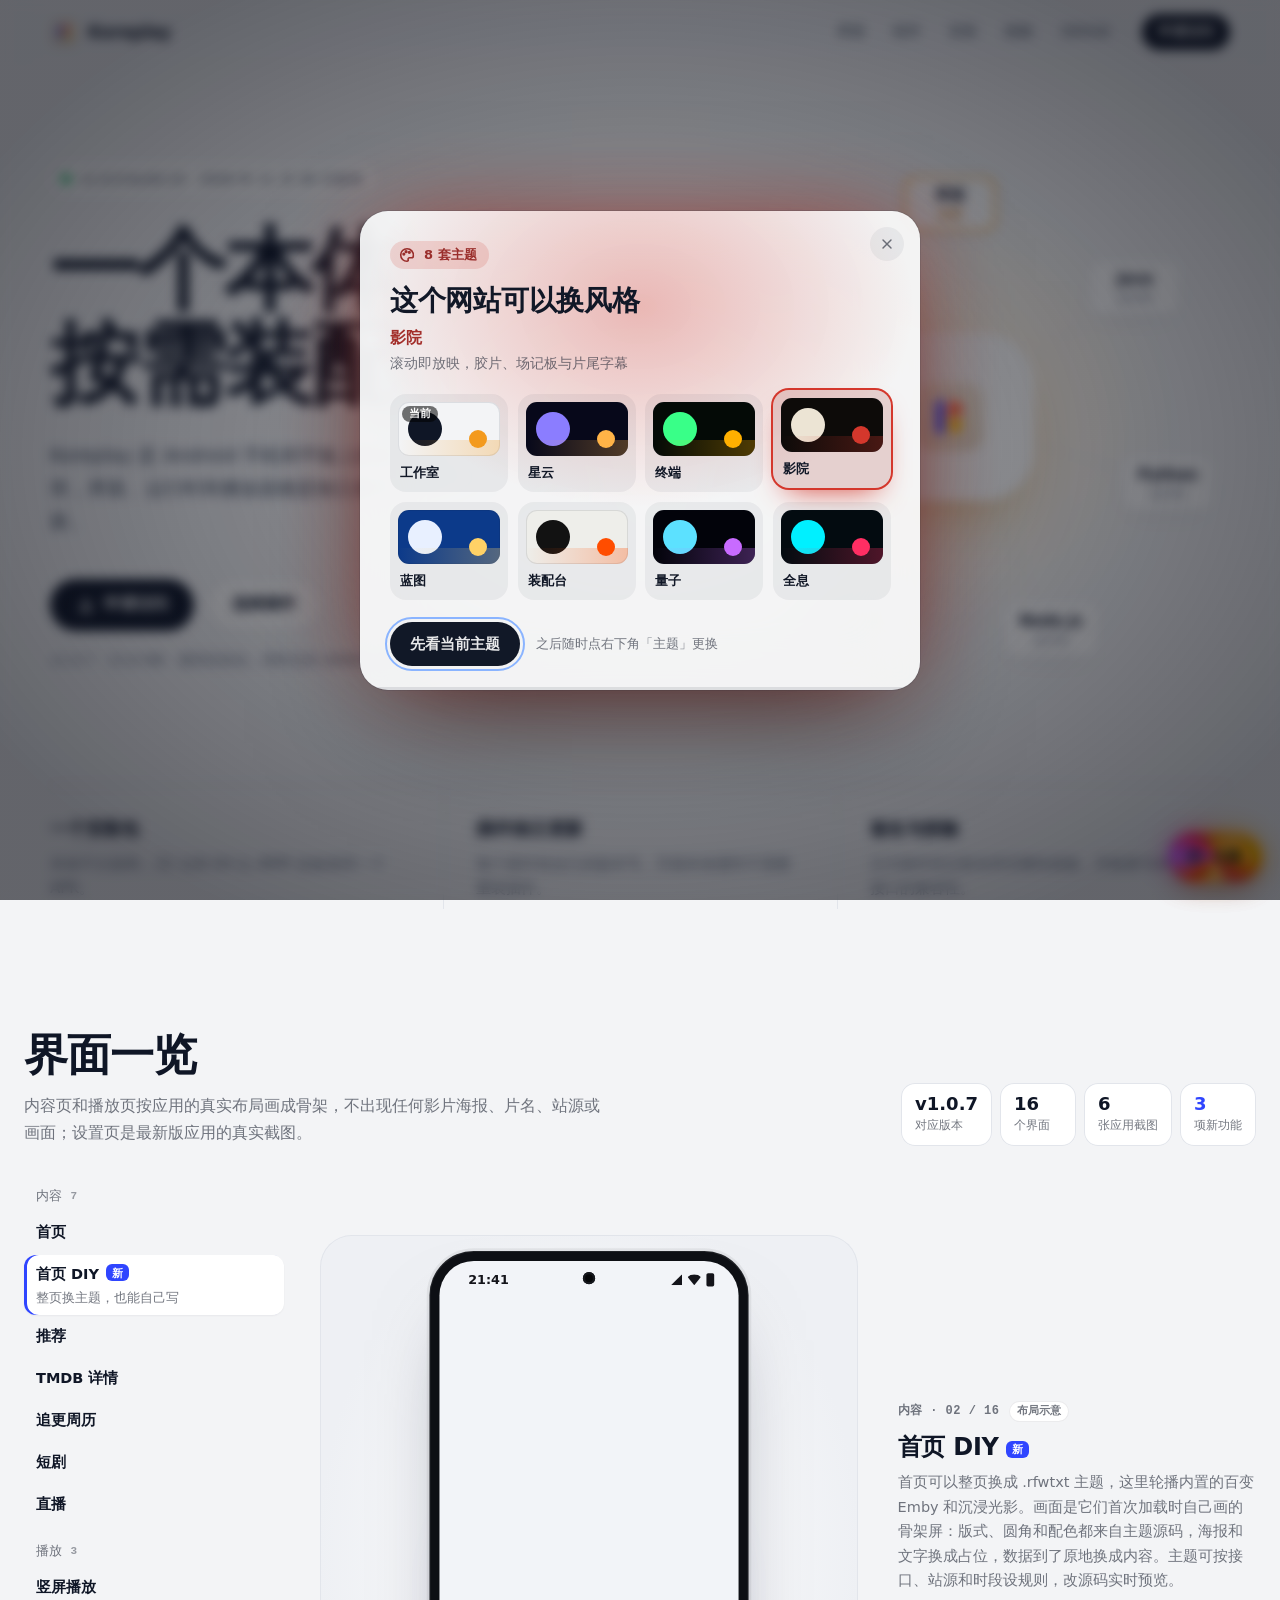
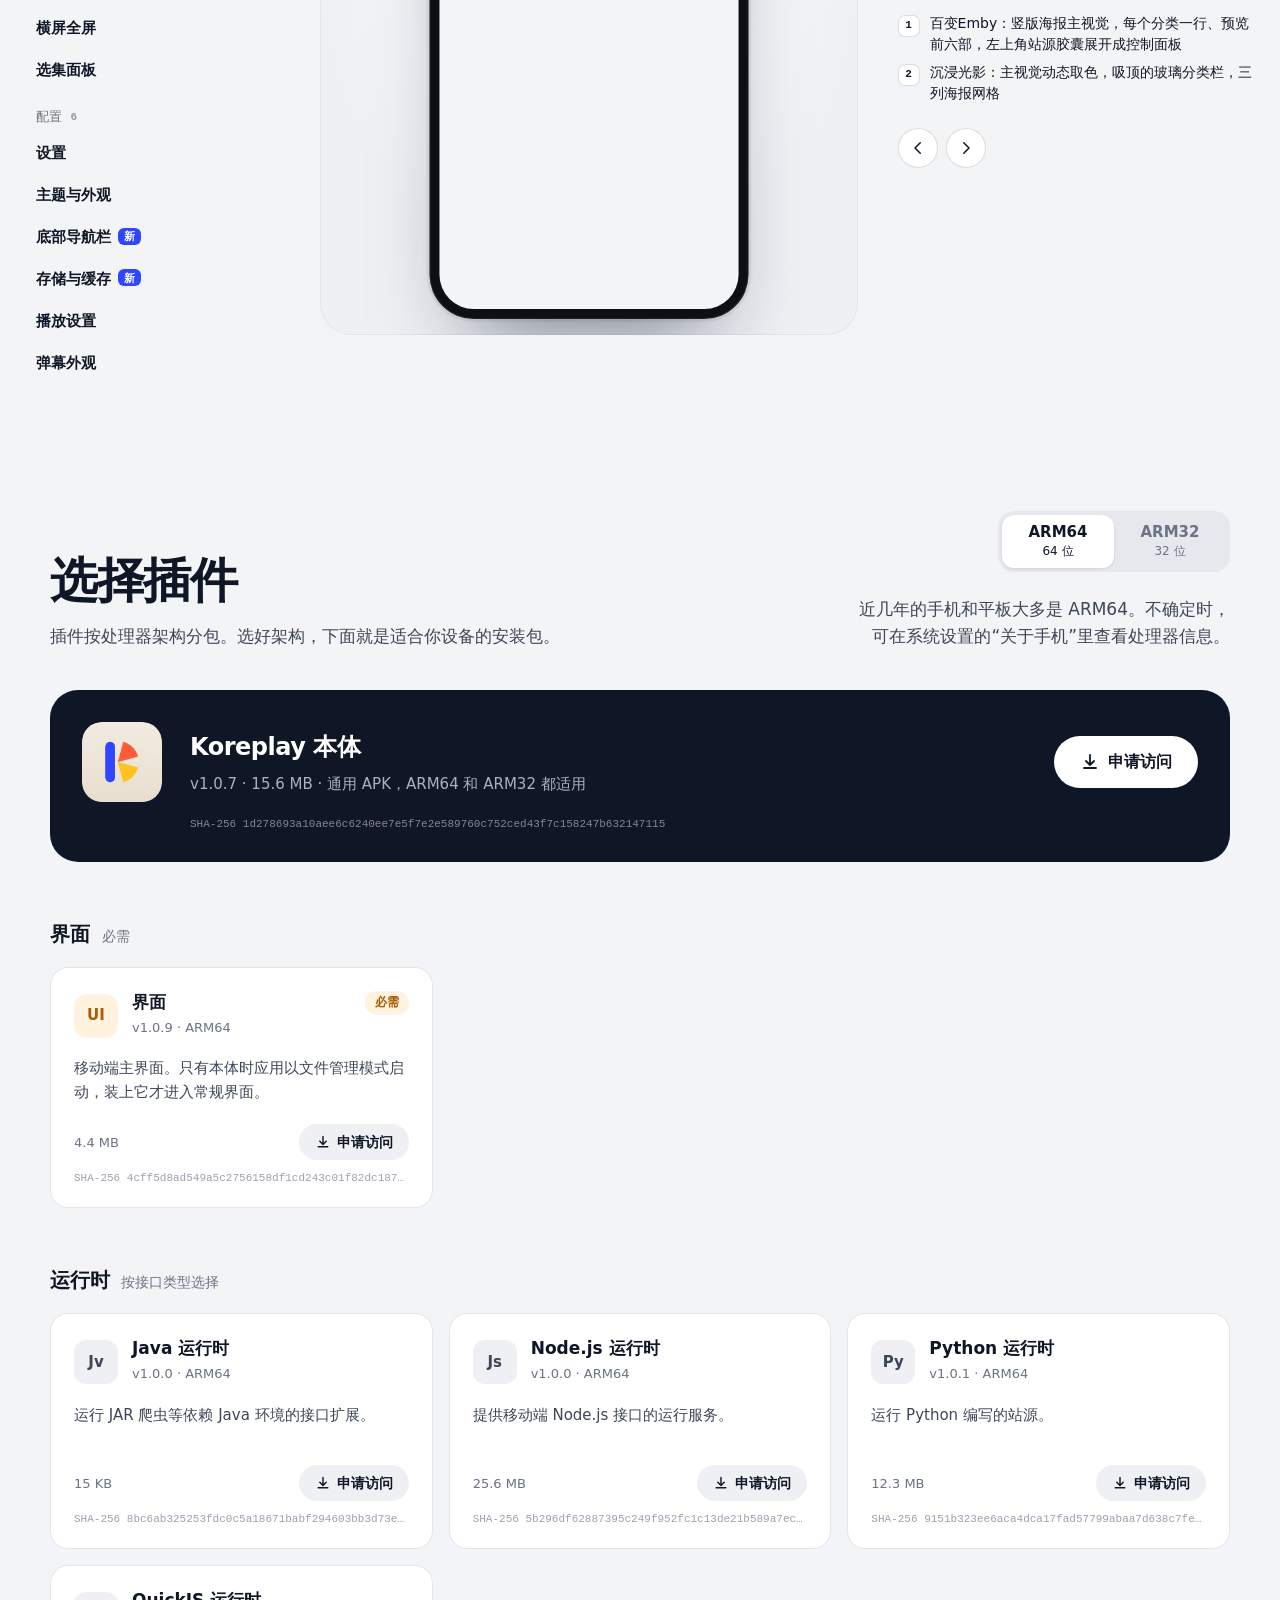
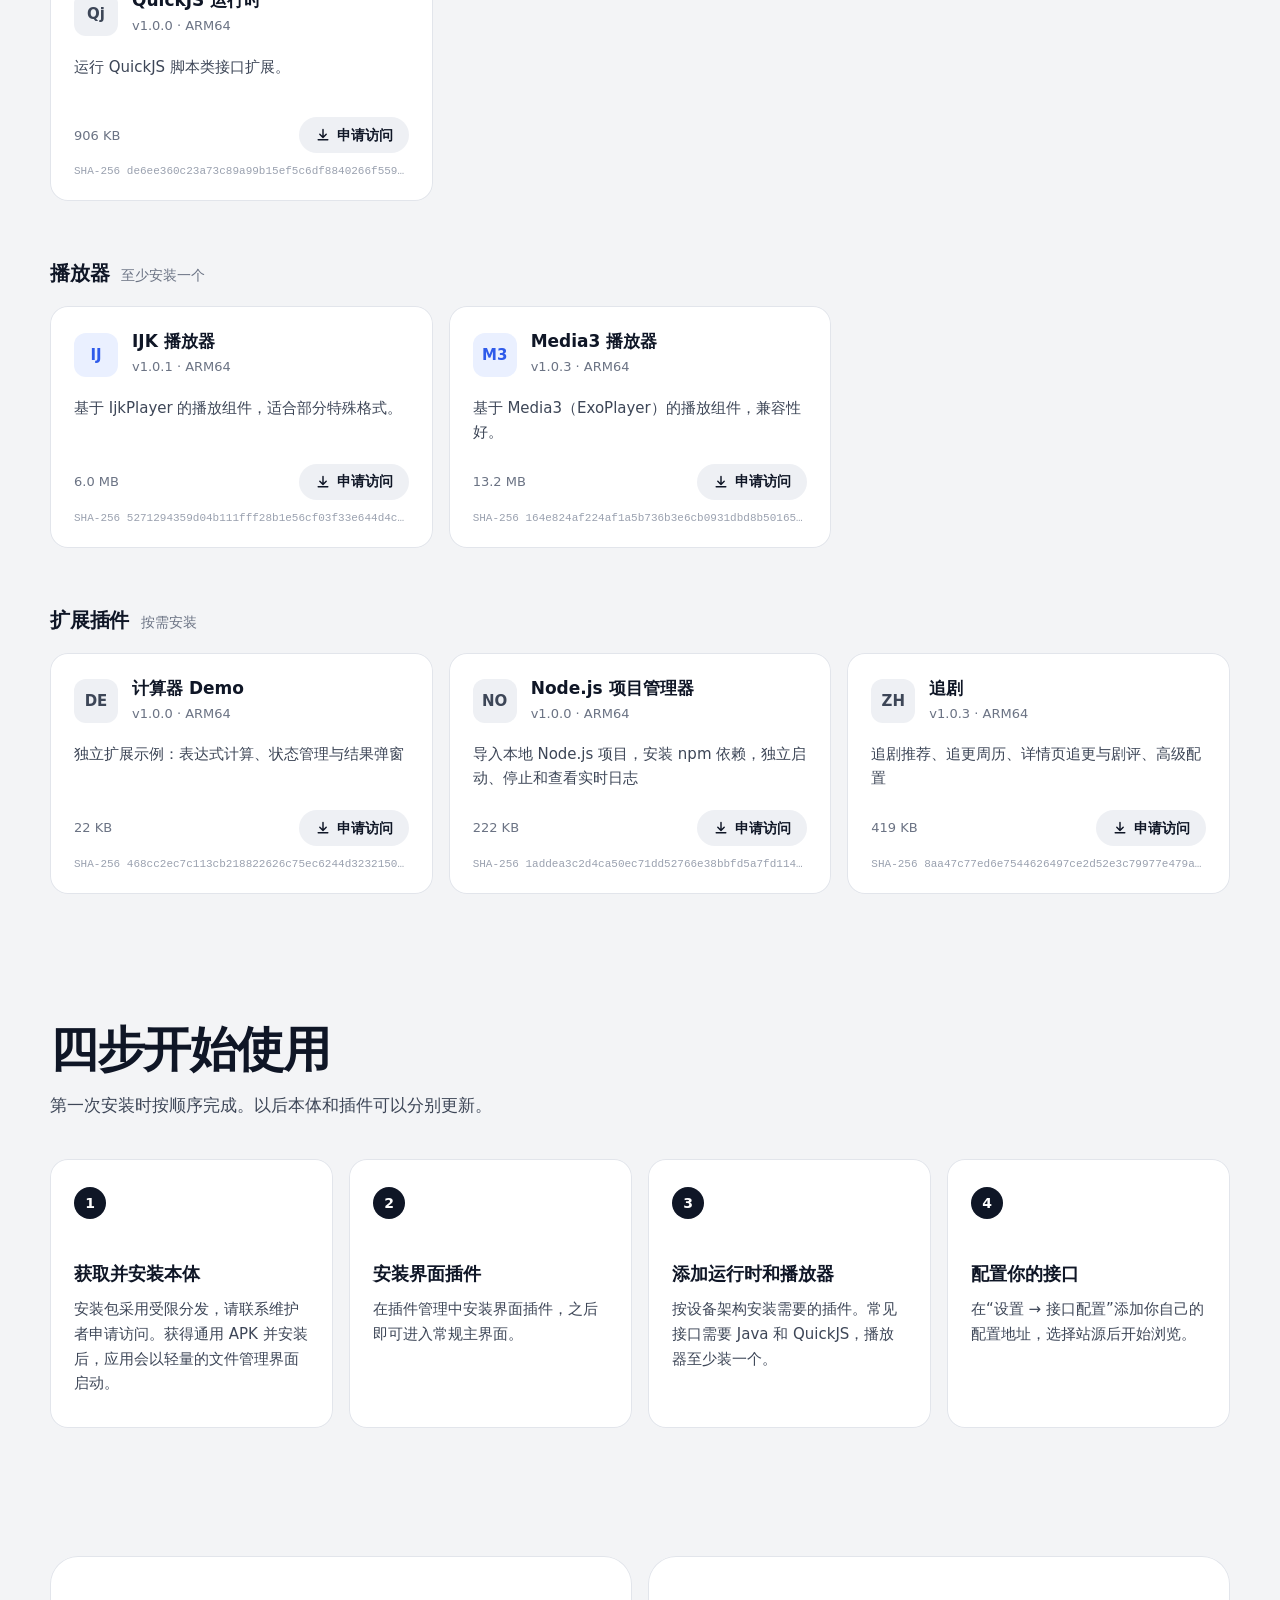
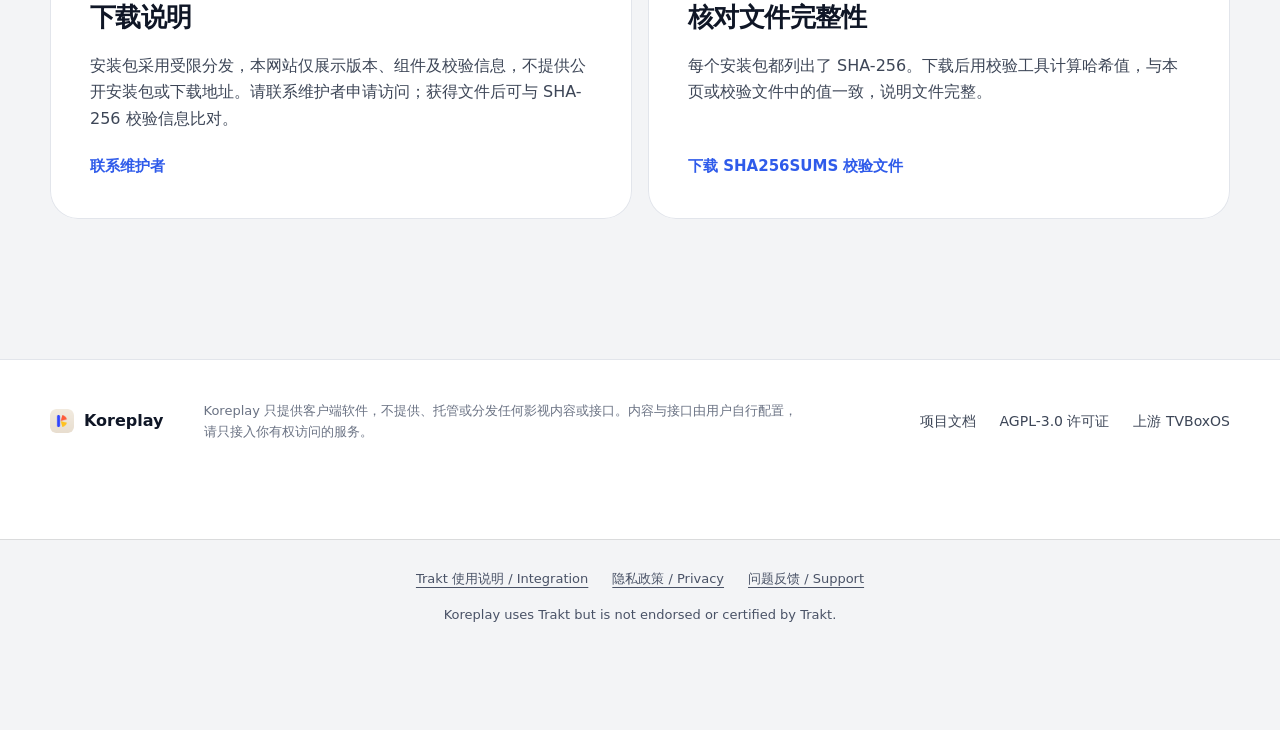
==== commit 7d2b0500: "Update Koreplay site for v1.6.0-build.10" ====
--- a/index.html
+++ b/index.html
@@ -13,10 +13,10 @@
   <title>Koreplay | Android 媒体客户端</title>
   <link rel="icon" href="./assets/koreplay-app.png" type="image/png">
   <link rel="apple-touch-icon" href="./assets/koreplay-app.png">
-  <script type="importmap">{"imports": {"./themes/kit.js": "./themes/kit.js?v=v1.6.0-build.9-31b27b165b", "./themes/gallery.js": "./themes/gallery.js?v=v1.6.0-build.9-31b27b165b"}}</script>
-  <link rel="modulepreload" href="./themes/kit.js?v=v1.6.0-build.9-31b27b165b">
-  <link rel="stylesheet" href="./styles.css?v=v1.6.0-build.9-31b27b165b">
-  <link rel="stylesheet" href="./themes/gallery.css?v=v1.6.0-build.9-31b27b165b">
+  <script type="importmap">{"imports": {"./themes/kit.js": "./themes/kit.js?v=v1.6.0-build.10-31b27b165b", "./themes/gallery.js": "./themes/gallery.js?v=v1.6.0-build.10-31b27b165b"}}</script>
+  <link rel="modulepreload" href="./themes/kit.js?v=v1.6.0-build.10-31b27b165b">
+  <link rel="stylesheet" href="./styles.css?v=v1.6.0-build.10-31b27b165b">
+  <link rel="stylesheet" href="./themes/gallery.css?v=v1.6.0-build.10-31b27b165b">
   <script>
     // Paint the saved theme's background before modules load to avoid a flash.
     (function () {
@@ -26,7 +26,7 @@
       if (bg[id]) document.documentElement.style.background = bg[id];
     })();
   </script>
-  <script type="module" src="./app.js?v=v1.6.0-build.9-31b27b165b"></script>
+  <script type="module" src="./app.js?v=v1.6.0-build.10-31b27b165b"></script>
 </head>
 <body>
   <a class="core-skip" href="#app">跳到正文</a>
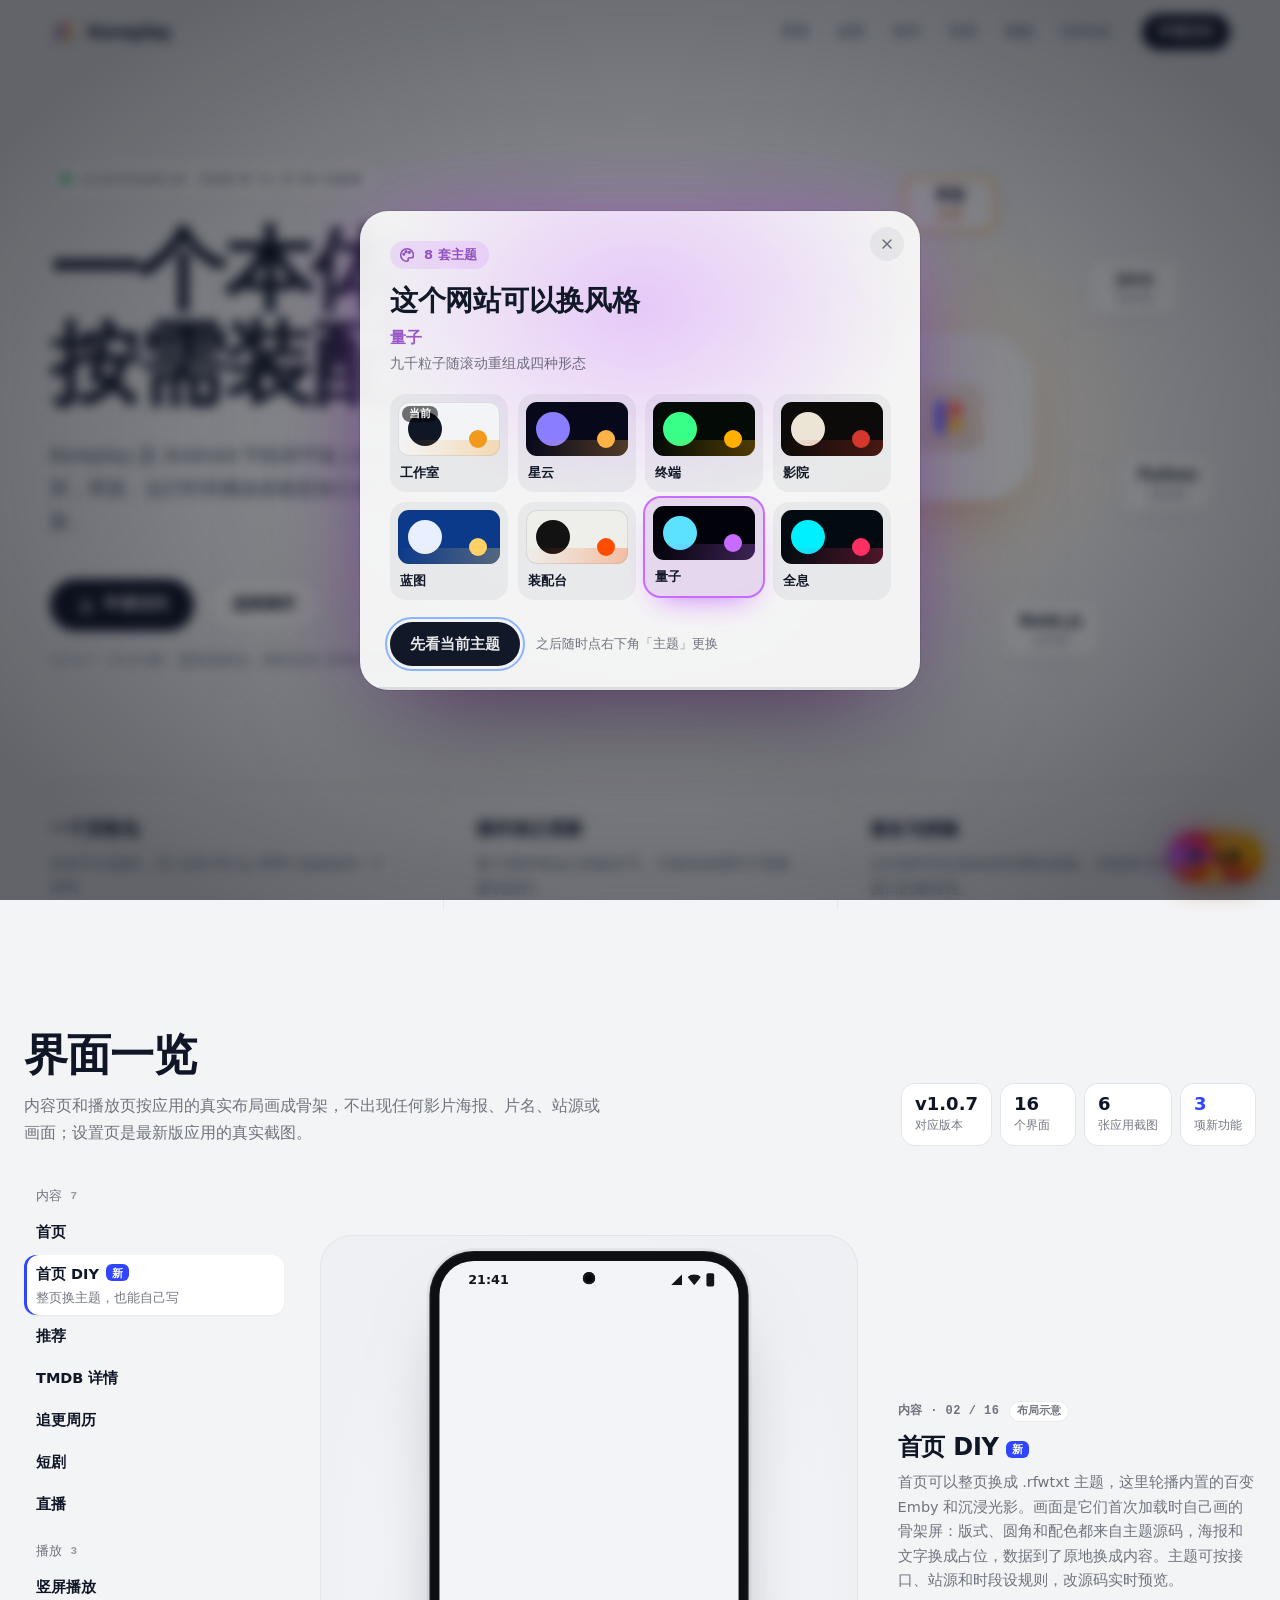
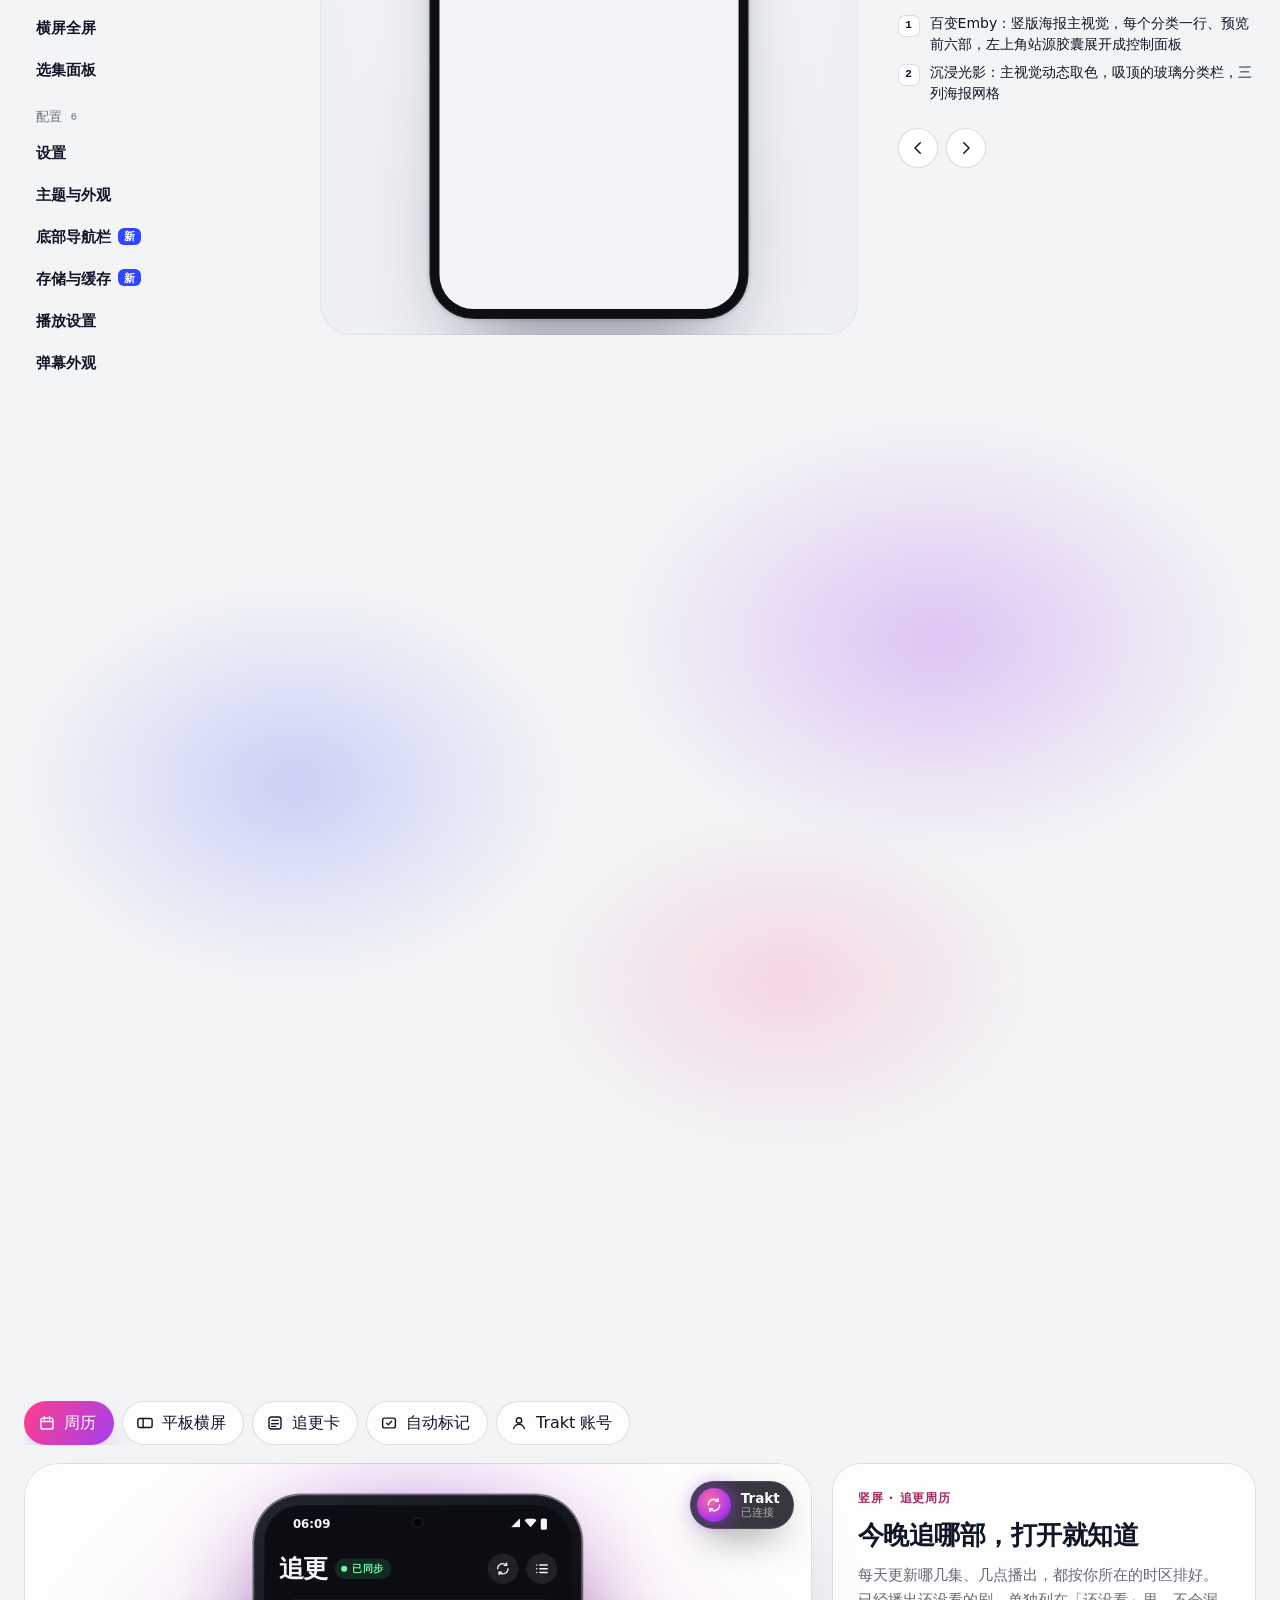
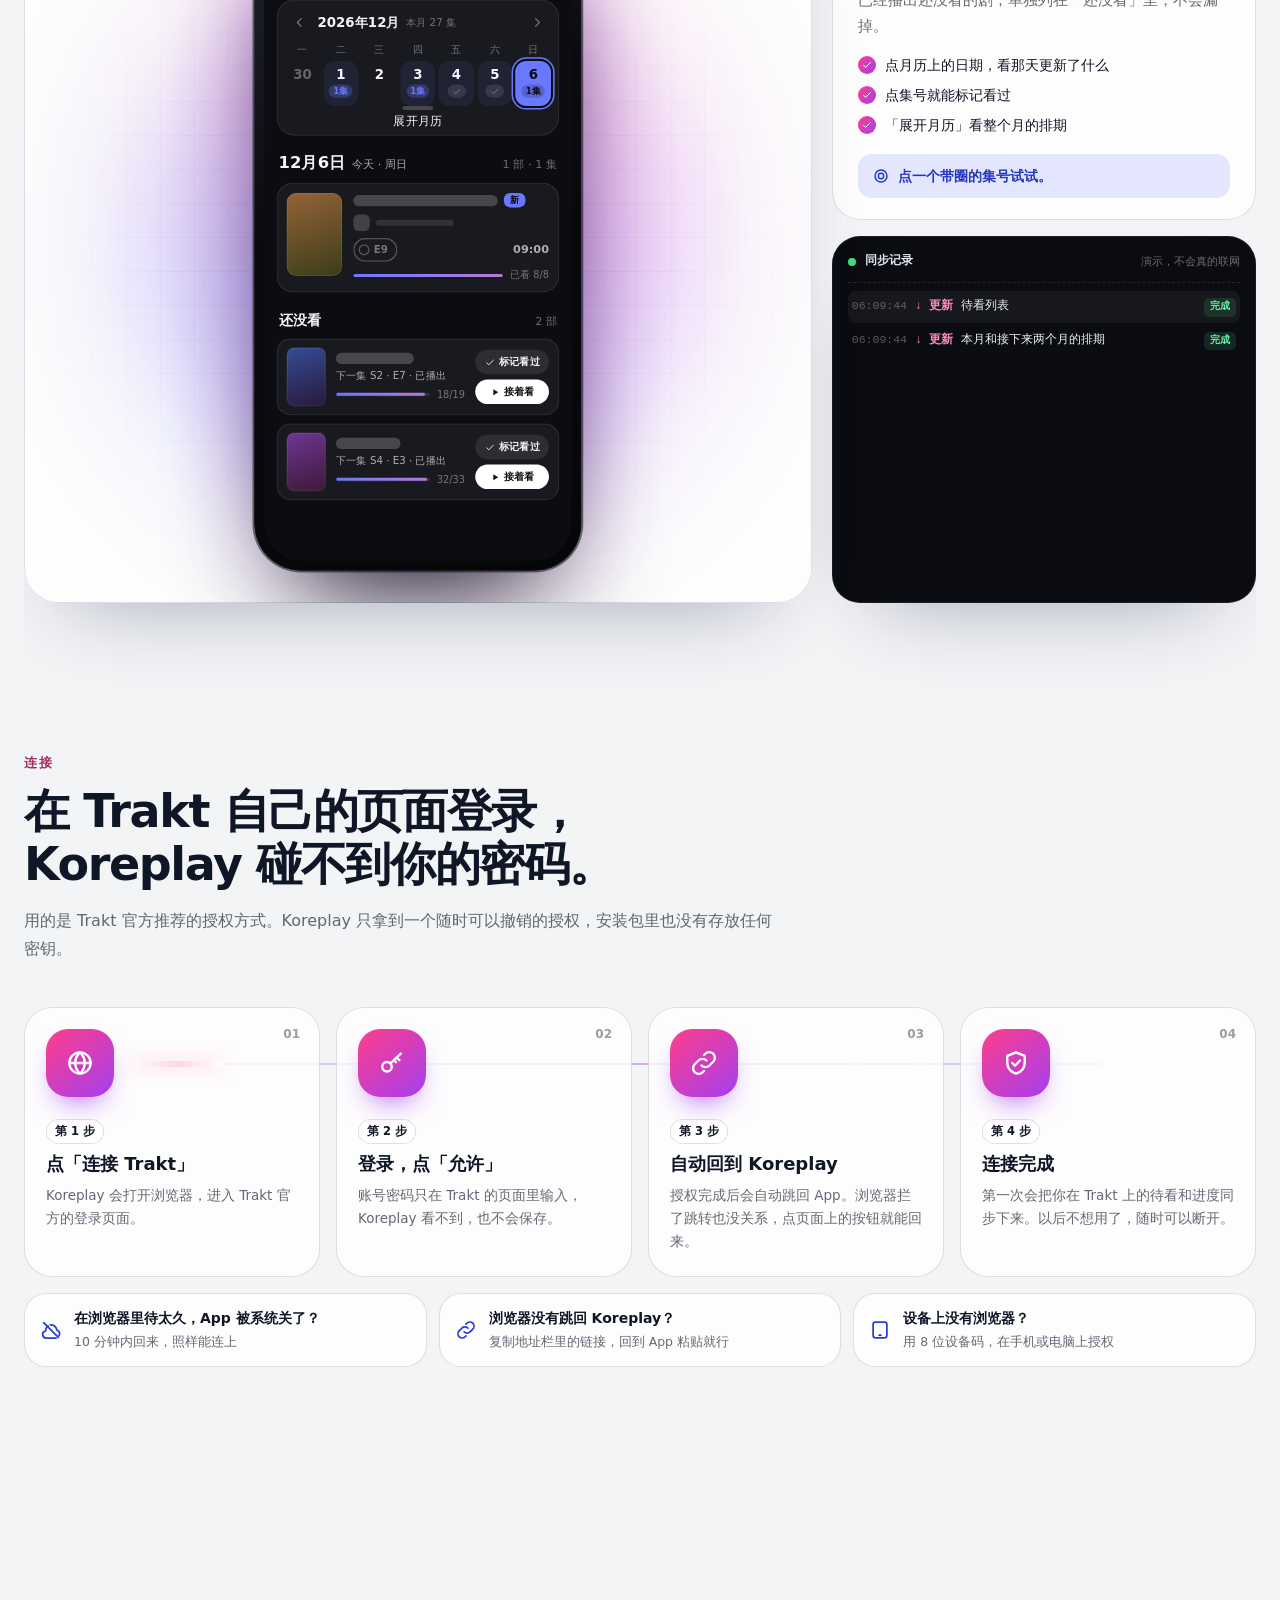
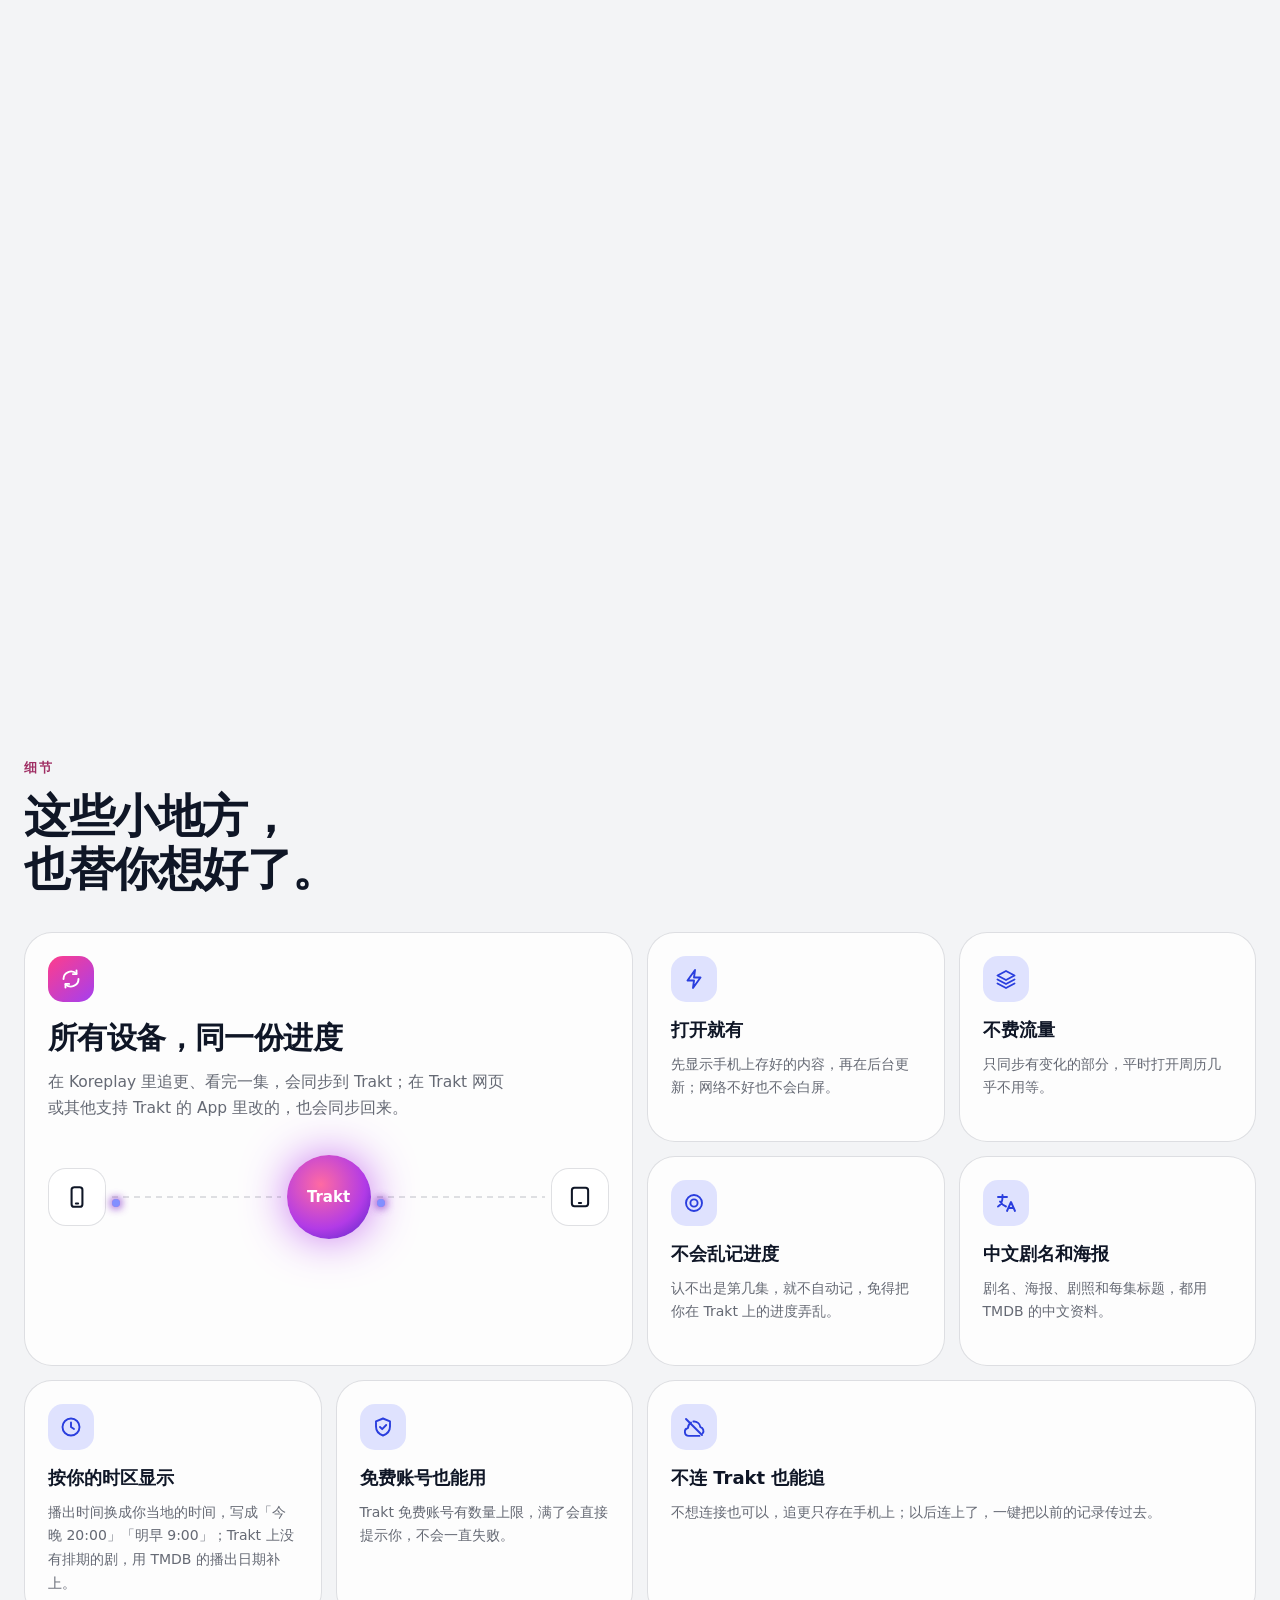
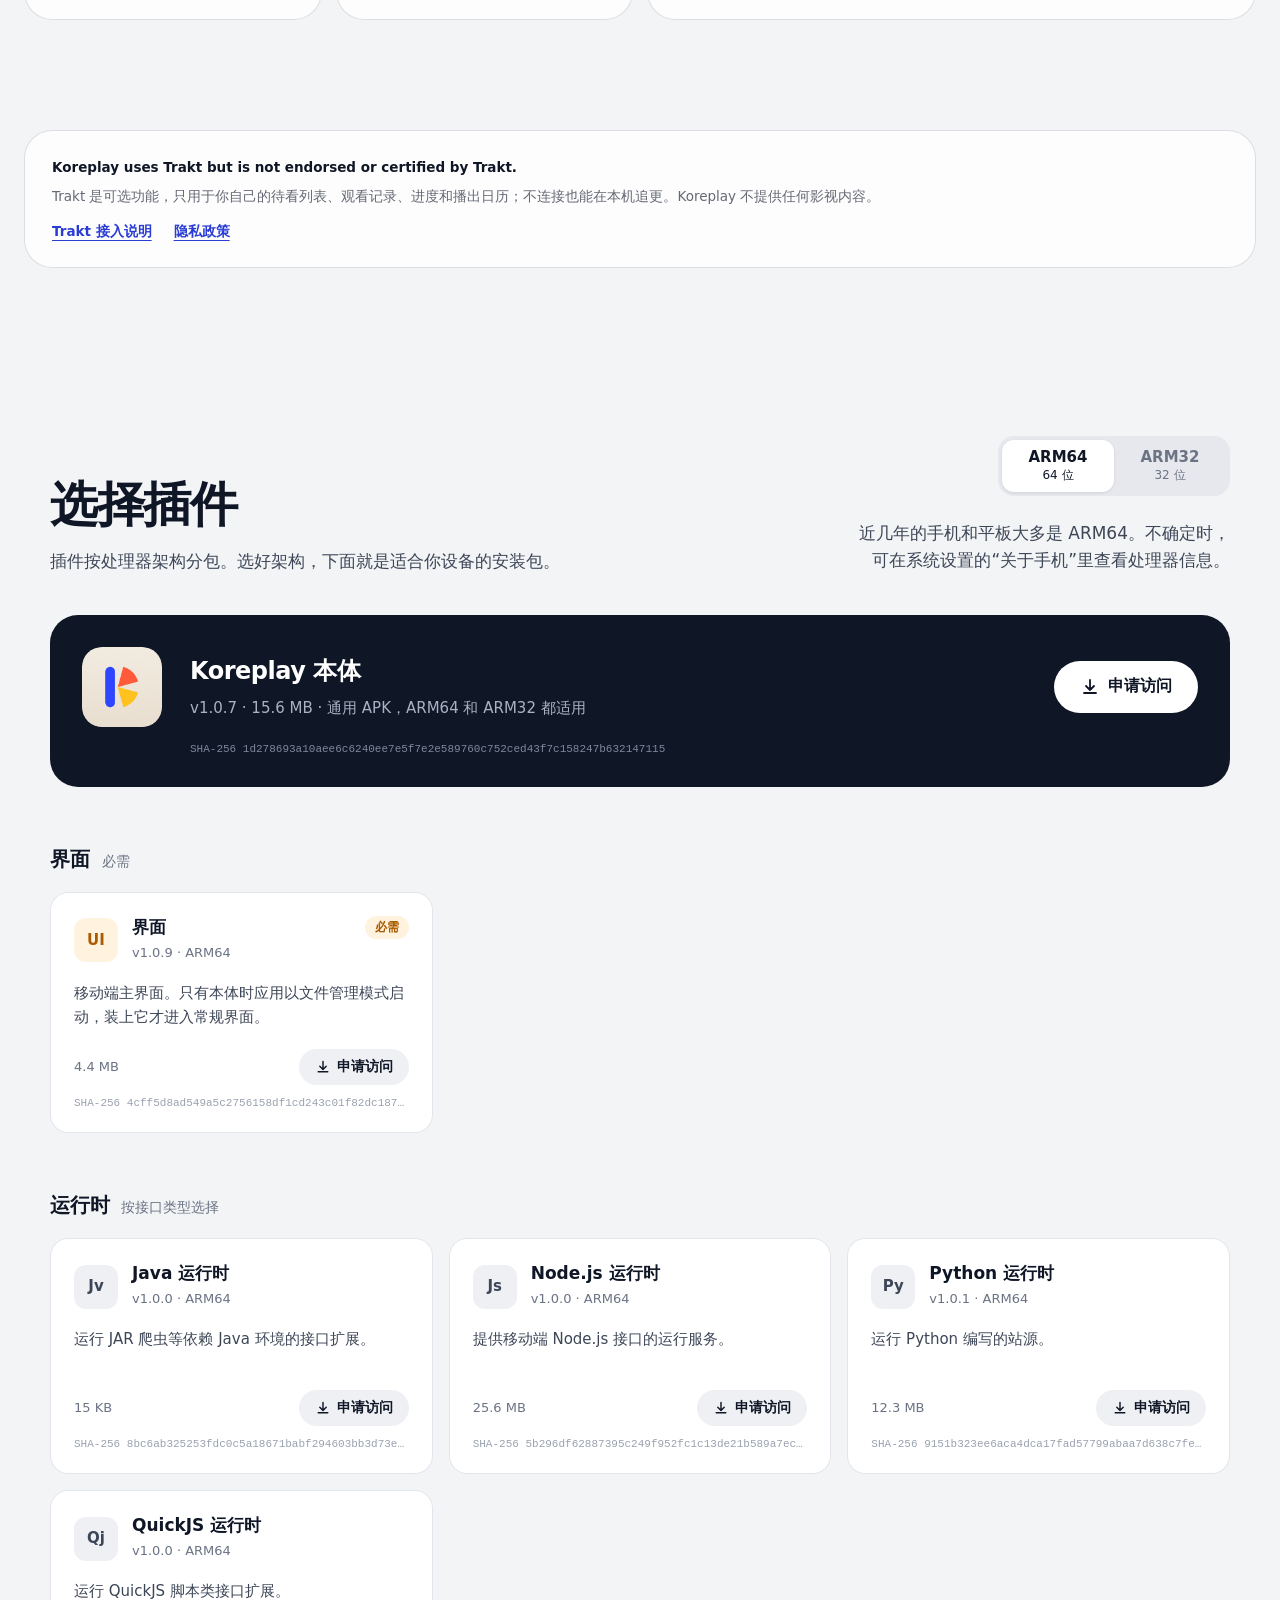
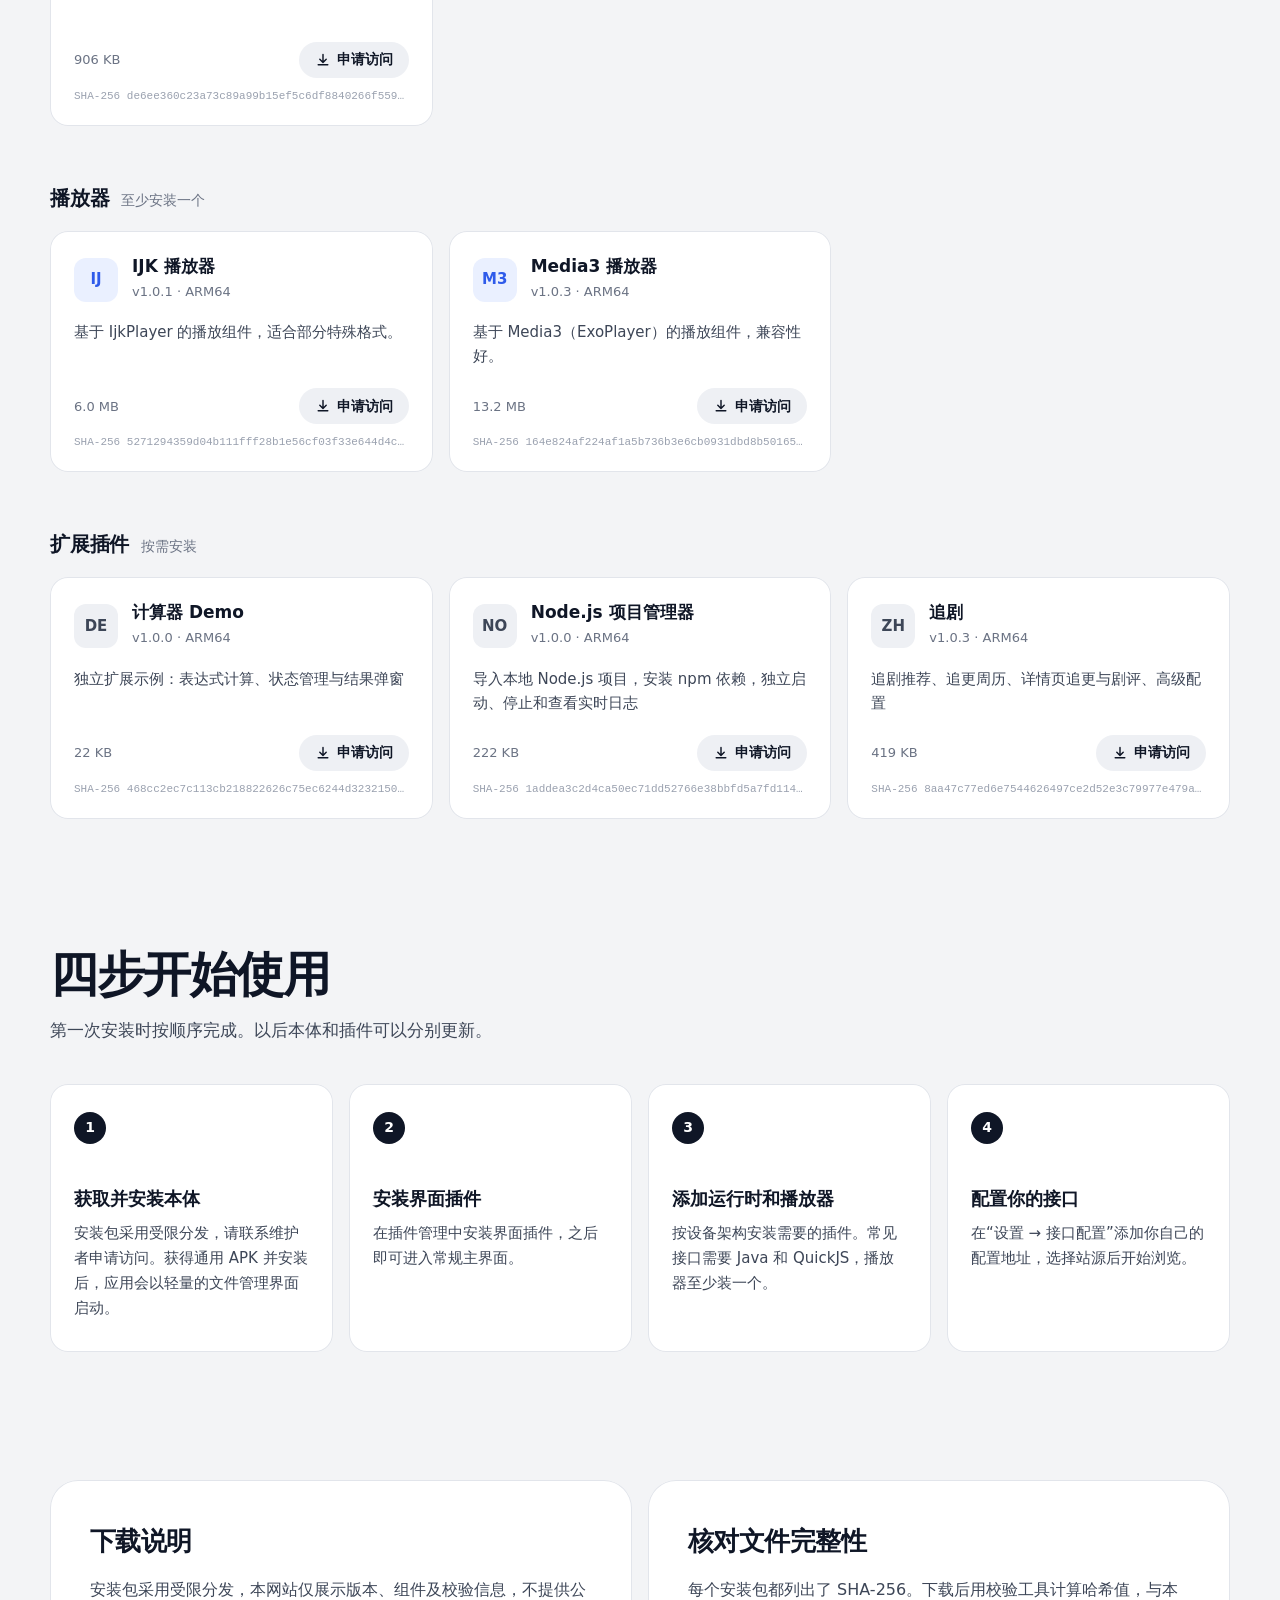
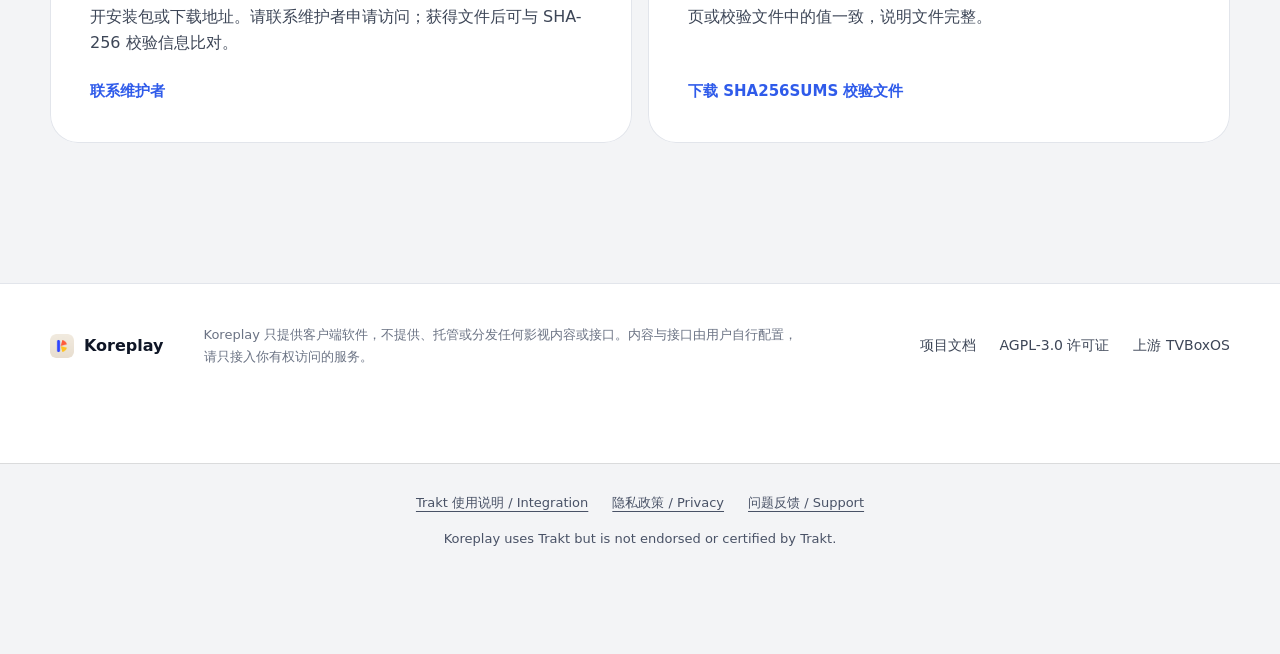
==== commit 73e95222: "Update Koreplay site for v1.6.0-build.10" ====
--- a/index.html
+++ b/index.html
@@ -13,10 +13,11 @@
   <title>Koreplay | Android 媒体客户端</title>
   <link rel="icon" href="./assets/koreplay-app.png" type="image/png">
   <link rel="apple-touch-icon" href="./assets/koreplay-app.png">
-  <script type="importmap">{"imports": {"./themes/kit.js": "./themes/kit.js?v=v1.6.0-build.10-31b27b165b", "./themes/gallery.js": "./themes/gallery.js?v=v1.6.0-build.10-31b27b165b"}}</script>
-  <link rel="modulepreload" href="./themes/kit.js?v=v1.6.0-build.10-31b27b165b">
-  <link rel="stylesheet" href="./styles.css?v=v1.6.0-build.10-31b27b165b">
-  <link rel="stylesheet" href="./themes/gallery.css?v=v1.6.0-build.10-31b27b165b">
+  <script type="importmap">{"imports": {"./themes/kit.js": "./themes/kit.js?v=v1.6.0-build.10-338c5d3ca1", "./themes/gallery.js": "./themes/gallery.js?v=v1.6.0-build.10-338c5d3ca1", "./themes/trakt.js": "./themes/trakt.js?v=v1.6.0-build.10-338c5d3ca1"}}</script>
+  <link rel="modulepreload" href="./themes/kit.js?v=v1.6.0-build.10-338c5d3ca1">
+  <link rel="stylesheet" href="./styles.css?v=v1.6.0-build.10-338c5d3ca1">
+  <link rel="stylesheet" href="./themes/gallery.css?v=v1.6.0-build.10-338c5d3ca1">
+  <link rel="stylesheet" href="./themes/trakt.css?v=v1.6.0-build.10-338c5d3ca1">
   <script>
     // Paint the saved theme's background before modules load to avoid a flash.
     (function () {
@@ -26,7 +27,7 @@
       if (bg[id]) document.documentElement.style.background = bg[id];
     })();
   </script>
-  <script type="module" src="./app.js?v=v1.6.0-build.10-31b27b165b"></script>
+  <script type="module" src="./app.js?v=v1.6.0-build.10-338c5d3ca1"></script>
 </head>
 <body>
   <a class="core-skip" href="#app">跳到正文</a>
--- a/themes/trakt.css
+++ b/themes/trakt.css
@@ -0,0 +1,955 @@
+/* 「追更 × Trakt」showcase shared by every theme (themes/trakt.js).
+   Site chrome follows the active theme through --tk-a / --tk-b and currentColor; the phones keep
+   the app's dark 影院 palette so every theme shows the same screens. Trakt's node uses its own
+   magenta → violet glow. Nothing here uses Trakt's logo. */
+
+.tk {
+  --tk-a: #2f45ff;
+  --tk-b: #8b5cf6;
+  --tk-on-a: #fff;
+  --tk-t1: #ff3d8b;
+  --tk-t2: #a43ff0;
+  --tk-muted: color-mix(in srgb, currentColor 64%, transparent);
+  --tk-faint: color-mix(in srgb, currentColor 42%, transparent);
+  --tk-line: color-mix(in srgb, currentColor 13%, transparent);
+  --tk-panel: color-mix(in srgb, currentColor 4.5%, transparent);
+  --tk-panel-2: color-mix(in srgb, currentColor 8%, transparent);
+  --tk-shadow: 0 40px 90px -50px rgba(0, 0, 0, .75);
+  --tk-frame: #0a0b10;
+  --tk-radius: 28px;
+  /* inside the phones */
+  --ph-bg: #0c0d12;
+  --ph-card: rgba(255, 255, 255, .055);
+  --ph-card-2: rgba(255, 255, 255, .085);
+  --ph-line: rgba(255, 255, 255, .085);
+  --ph-ink: #f4f5f8;
+  --ph-ink2: rgba(244, 245, 248, .68);
+  --ph-ink3: rgba(244, 245, 248, .42);
+  --ph-sk: rgba(255, 255, 255, .1);
+  --ph-a: color-mix(in srgb, var(--tk-a) 72%, #fff);
+  --ph-on-a: #0b0c12;
+  position: relative;
+  width: min(1240px, calc(100% - 48px));
+  margin-inline: auto;
+  padding: 150px 0 40px;
+  isolation: isolate;
+  overflow-x: clip;
+  font-variant-numeric: tabular-nums;
+}
+html[data-scheme="light"] .tk {
+  --tk-panel: rgba(255, 255, 255, .78);
+  --tk-panel-2: rgba(255, 255, 255, .95);
+  --tk-shadow: 0 40px 80px -48px rgba(20, 30, 80, .42);
+}
+
+.tk--studio { --tk-a: #2f45ff; --tk-b: #8b5cf6; }
+.tk--nebula { --tk-a: #8b7dff; --tk-b: #ffb347; }
+.tk--terminal { --tk-a: #39ff88; --tk-b: #ffb000; --tk-on-a: #021006; --tk-radius: 10px; }
+.tk--cinema { --tk-a: #d4372c; --tk-b: #ece4d4; }
+.tk--blueprint { --tk-a: #ffd166; --tk-b: #8fd3ff; --tk-on-a: #0c3a8a; --tk-radius: 6px; }
+.tk--kinetic { --tk-a: #ff4d00; --tk-b: #121212; }
+.tk--quantum { --tk-a: #5ce1ff; --tk-b: #c86bff; --tk-on-a: #021018; }
+.tk--holo { --tk-a: #00f0ff; --tk-b: #ff2e63; --tk-on-a: #001014; --tk-radius: 14px; }
+.tk--terminal .tk-h, .tk--terminal h3 { font-family: inherit; letter-spacing: -.01em; }
+
+.tk *, .tk *::before, .tk *::after { box-sizing: border-box; }
+.tk button { font: inherit; color: inherit; }
+.tk-spacer { flex: 1; }
+.tk-ic { display: inline-grid; place-items: center; flex: none; width: 1.15em; height: 1.15em; }
+.tk-ic svg { width: 100%; height: 100%; }
+
+/* soft colour field behind the whole section */
+.tk-aurora {
+  position: absolute;
+  inset: 40px 0 auto;
+  z-index: -1;
+  height: 900px;
+  background:
+    radial-gradient(36% 34% at 74% 24%, color-mix(in srgb, var(--tk-t2) 26%, transparent), transparent 70%),
+    radial-gradient(30% 30% at 22% 40%, color-mix(in srgb, var(--tk-a) 20%, transparent), transparent 72%),
+    radial-gradient(28% 26% at 62% 62%, color-mix(in srgb, var(--tk-t1) 16%, transparent), transparent 70%);
+  filter: blur(10px);
+  pointer-events: none;
+  animation: tk-drift 18s ease-in-out infinite alternate;
+}
+@keyframes tk-drift { to { transform: translate3d(2%, 3%, 0) scale(1.06); } }
+
+/* ================================================================ reveal */
+
+.tk-rv { opacity: 0; transform: translateY(28px); transition: opacity .9s cubic-bezier(.2, .8, .2, 1), transform .9s cubic-bezier(.2, .8, .2, 1); transition-delay: calc(var(--i, 0) * 70ms); }
+.tk-rv.is-in { opacity: 1; transform: none; }
+
+/* ================================================================ hero */
+
+.tk-hero { display: grid; grid-template-columns: minmax(0, 1.05fr) minmax(0, .95fr); gap: 40px; align-items: center; }
+.tk-kicker {
+  display: inline-flex;
+  align-items: center;
+  gap: 9px;
+  margin: 0;
+  padding: 6px 8px 6px 12px;
+  border-radius: 999px;
+  background: color-mix(in srgb, var(--tk-t2) 14%, transparent);
+  box-shadow: inset 0 0 0 1px color-mix(in srgb, var(--tk-t2) 30%, transparent);
+  color: color-mix(in srgb, var(--tk-t1) 55%, currentColor);
+  font-size: 13px;
+  font-weight: 800;
+  letter-spacing: .02em;
+}
+.tk-kicker > span { padding: 2px 8px; border-radius: 999px; background: linear-gradient(120deg, var(--tk-t1), var(--tk-t2)); color: #fff; font-size: 11px; }
+.tk-live { position: relative; display: inline-block; flex: none; width: 8px; height: 8px; border-radius: 50%; background: #3ddc84; box-shadow: 0 0 0 0 rgba(61, 220, 132, .6); animation: tk-ping 1.8s ease-out infinite; }
+@keyframes tk-ping { 70%, 100% { box-shadow: 0 0 0 9px rgba(61, 220, 132, 0); } }
+
+.tk-h { margin: 22px 0 0; font-size: clamp(34px, 4.3vw, 62px); line-height: 1.04; font-weight: 900; letter-spacing: -.04em; }
+.tk-h em {
+  font-style: normal;
+  background: linear-gradient(100deg, var(--tk-t1) 0%, var(--tk-t2) 28%, var(--tk-a) 52%, var(--tk-t1) 76%, var(--tk-t2) 100%);
+  background-size: 220% 100%;
+  -webkit-background-clip: text;
+  background-clip: text;
+  color: transparent;
+  animation: tk-flow 7s linear infinite;
+}
+@keyframes tk-flow { to { background-position: -220% 0; } }
+.tk-lead { max-width: 34em; margin: 22px 0 0; color: var(--tk-muted); font-size: 17px; line-height: 1.75; }
+.tk-cta-row { display: flex; flex-wrap: wrap; gap: 12px; margin-top: 30px; }
+.tk-btn {
+  position: relative;
+  display: inline-flex;
+  align-items: center;
+  gap: 9px;
+  height: 50px;
+  padding: 0 22px;
+  border-radius: 999px;
+  color: inherit;
+  font-size: 15px;
+  font-weight: 750;
+  text-decoration: none;
+  box-shadow: inset 0 0 0 1px var(--tk-line);
+  background: var(--tk-panel);
+  transition: transform .25s cubic-bezier(.3, 1.5, .5, 1), box-shadow .25s ease;
+}
+.tk-btn:hover { transform: translateY(-2px); }
+.tk-btn.is-primary {
+  overflow: hidden;
+  background: linear-gradient(120deg, var(--tk-t1), var(--tk-t2));
+  color: #fff;
+  box-shadow: 0 16px 40px -14px color-mix(in srgb, var(--tk-t2) 80%, transparent);
+}
+.tk-btn.is-primary::after {
+  content: "";
+  position: absolute;
+  inset: 0;
+  background: linear-gradient(100deg, transparent 30%, rgba(255, 255, 255, .35) 50%, transparent 70%);
+  transform: translateX(-120%);
+  animation: tk-sweep 3.6s ease-in-out infinite;
+}
+@keyframes tk-sweep { 55%, 100% { transform: translateX(120%); } }
+.tk-btn:focus-visible, .tk button:focus-visible { outline: 2px solid var(--tk-a); outline-offset: 2px; }
+
+.tk-stats { display: grid; grid-template-columns: repeat(4, minmax(0, 1fr)); gap: 10px; margin: 38px 0 0; padding: 0; list-style: none; }
+.tk-stats li { display: grid; gap: 6px; padding: 14px 14px 13px; border-radius: 18px; background: var(--tk-panel); box-shadow: inset 0 0 0 1px var(--tk-line); }
+.tk-stat-num { display: flex; align-items: baseline; gap: 2px; font-size: 30px; font-weight: 900; line-height: 1; letter-spacing: -.03em; }
+.tk-stat-num b { background: linear-gradient(160deg, currentColor, color-mix(in srgb, var(--tk-t2) 70%, currentColor)); -webkit-background-clip: text; background-clip: text; color: transparent; }
+.tk-stat-num small { font-size: 15px; font-weight: 800; color: var(--tk-muted); }
+.tk-stats li > span:last-child { color: var(--tk-muted); font-size: 12px; line-height: 1.45; }
+
+.tk-hero-art { position: relative; }
+.tk-orbit { position: relative; width: 100%; aspect-ratio: 560 / 520; }
+.tk-orbit svg { position: absolute; inset: 0; width: 100%; height: 100%; overflow: hidden; }
+.tk-o-s1 { stop-color: var(--tk-a); stop-opacity: .12; }
+.tk-o-s2 { stop-color: var(--tk-a); stop-opacity: .6; }
+.tk-o-s3 { stop-color: var(--tk-t1); stop-opacity: .8; }
+.tk-o-rings { transform-origin: 280px 258px; animation: tk-spin 60s linear infinite; }
+.tk-o-ring { fill: none; stroke: currentColor; stroke-opacity: .12; stroke-width: 1; }
+.tk-o-ring.is-a { stroke-dasharray: 2 7; stroke-opacity: .32; }
+.tk-o-ring.is-b { stroke-dasharray: 60 14 4 14; }
+.tk-o-ring.is-c { stroke-dasharray: 1 10; stroke-opacity: .2; }
+@keyframes tk-spin { to { transform: rotate(360deg); } }
+.tk-o-wire { fill: none; stroke: url(#tkWire); stroke-width: 1.6; stroke-dasharray: 5 6; animation: tk-dash 1.6s linear infinite; }
+@keyframes tk-dash { to { stroke-dashoffset: -22; } }
+.tk-o-pk { fill: #fff; filter: drop-shadow(0 0 6px var(--tk-t1)) drop-shadow(0 0 14px var(--tk-t2)); }
+.tk-o-pk.is-in { fill: color-mix(in srgb, var(--tk-a) 55%, #fff); filter: drop-shadow(0 0 6px var(--tk-a)); }
+.tk-o-core { transform-origin: 280px 258px; animation: tk-breathe 4.6s ease-in-out infinite; }
+@keyframes tk-breathe { 50% { transform: scale(1.035); } }
+.tk-o-aura { fill: color-mix(in srgb, var(--tk-t2) 22%, transparent); filter: blur(14px); }
+.tk-o-gloss { fill: none; stroke: rgba(255, 255, 255, .45); stroke-width: 1.2; stroke-dasharray: 120 300; transform-origin: 280px 258px; animation: tk-spin 7s linear infinite; }
+.tk-o-name { fill: #fff; font-size: 26px; font-weight: 900; letter-spacing: -.02em; }
+.tk-o-role { fill: rgba(255, 255, 255, .82); font-size: 11.5px; font-weight: 700; letter-spacing: .08em; }
+.tk-o-halo { fill: color-mix(in srgb, var(--tk-a) 10%, transparent); animation: tk-halo 3s ease-in-out infinite; transform-box: fill-box; transform-origin: center; }
+.tk-o-node:nth-of-type(2n) .tk-o-halo { animation-delay: -1.5s; }
+@keyframes tk-halo { 50% { transform: scale(1.18); opacity: .4; } }
+.tk-o-chip { fill: var(--tk-panel-2); stroke: color-mix(in srgb, currentColor 18%, transparent); }
+html[data-scheme="dark"] .tk-o-chip { fill: rgba(16, 18, 28, .9); }
+.tk-o-icon { color: color-mix(in srgb, var(--tk-a) 80%, currentColor); }
+.tk-o-label { fill: currentColor; font-size: 13.5px; font-weight: 800; }
+.tk-o-sub { fill: currentColor; fill-opacity: .55; font-size: 11px; font-weight: 600; }
+
+.tk-ticker {
+  position: absolute;
+  left: 50%;
+  bottom: -6px;
+  display: inline-flex;
+  align-items: center;
+  gap: 10px;
+  max-width: 92%;
+  padding: 10px 14px 10px 12px;
+  border-radius: 999px;
+  background: rgba(10, 12, 20, .86);
+  color: #eef1f6;
+  font-size: 13px;
+  white-space: nowrap;
+  box-shadow: 0 20px 50px -20px rgba(0, 0, 0, .7), inset 0 0 0 1px rgba(255, 255, 255, .08);
+  transform: translateX(-50%);
+  backdrop-filter: blur(16px);
+}
+.tk-ticker.is-in .tk-tick-text, .tk-ticker.is-in .tk-tick-dir, .tk-ticker.is-in em { animation: tk-tick .5s cubic-bezier(.2, .9, .3, 1.2) both; }
+@keyframes tk-tick { from { opacity: 0; transform: translateY(8px); } }
+.tk-tick-dir { color: #ff8fc0; font-size: 14px; }
+.tk-tick-text { overflow: hidden; text-overflow: ellipsis; font-weight: 650; }
+.tk-ticker em { padding: 2px 8px; border-radius: 999px; background: rgba(61, 220, 132, .16); color: #6ff0a6; font-size: 11px; font-style: normal; font-weight: 800; }
+
+/* ================================================================ section heads */
+
+.tk-eyebrow { margin: 0 0 12px; color: color-mix(in srgb, var(--tk-t1) 60%, currentColor); font-size: 12.5px; font-weight: 800; letter-spacing: .18em; }
+.tk-demo-head, .tk-sub-head { max-width: 760px; }
+.tk-demo-head { margin-top: 150px; }
+.tk-demo-head h3, .tk-sub-head h3 { margin: 0; font-size: clamp(28px, 3.6vw, 46px); line-height: 1.15; font-weight: 900; letter-spacing: -.03em; }
+.tk-demo-head p:not(.tk-eyebrow), .tk-sub-head p:not(.tk-eyebrow) { margin: 16px 0 0; color: var(--tk-muted); font-size: 16px; line-height: 1.75; }
+
+/* ================================================================ interactive demo */
+
+.tk-demo { position: relative; margin-top: 34px; }
+.tk-tabs { position: relative; display: flex; gap: 8px; margin-bottom: 18px; overflow-x: auto; scrollbar-width: none; scroll-padding-inline: 16px; }
+.tk-tabs::-webkit-scrollbar { display: none; }
+.tk-tab {
+  display: inline-flex;
+  flex: none;
+  align-items: center;
+  gap: 8px;
+  height: 44px;
+  padding: 0 18px 0 14px;
+  border: 0;
+  border-radius: 999px;
+  background: var(--tk-panel);
+  box-shadow: inset 0 0 0 1px var(--tk-line);
+  color: var(--tk-muted);
+  font-size: 14px;
+  font-weight: 750;
+  cursor: pointer;
+  transition: background-color .25s ease, color .25s ease, transform .25s ease;
+}
+.tk-tab:hover { color: inherit; transform: translateY(-1px); }
+.tk-tab[aria-selected="true"] { background: linear-gradient(120deg, var(--tk-t1), var(--tk-t2)); color: #fff; box-shadow: 0 14px 30px -14px color-mix(in srgb, var(--tk-t2) 90%, transparent); }
+.tk-tab .tk-ic { width: 18px; height: 18px; }
+
+.tk-demo-grid { display: grid; grid-template-columns: minmax(0, 1.3fr) minmax(320px, .7fr); gap: 20px; }
+.tk-stage {
+  position: relative;
+  display: grid;
+  place-items: center;
+  min-height: 740px;
+  overflow: hidden;
+  border-radius: calc(var(--tk-radius) + 6px);
+  background:
+    radial-gradient(60% 55% at 50% 50%, color-mix(in srgb, var(--tk-t2) 14%, transparent), transparent 70%),
+    var(--tk-panel);
+  box-shadow: inset 0 0 0 1px var(--tk-line), var(--tk-shadow);
+}
+.tk-stage-grid {
+  position: absolute;
+  inset: 0;
+  background-image: linear-gradient(var(--tk-line) 1px, transparent 1px), linear-gradient(90deg, var(--tk-line) 1px, transparent 1px);
+  background-size: 34px 34px;
+  mask-image: radial-gradient(70% 70% at 50% 50%, #000, transparent 75%);
+  -webkit-mask-image: radial-gradient(70% 70% at 50% 50%, #000, transparent 75%);
+  opacity: .55;
+  pointer-events: none;
+}
+.tk-stage-glow {
+  position: absolute;
+  width: 520px;
+  height: 520px;
+  border-radius: 50%;
+  background: conic-gradient(from 0deg, var(--tk-t1), var(--tk-t2), var(--tk-a), var(--tk-t1));
+  filter: blur(90px);
+  opacity: .32;
+  animation: tk-spin 16s linear infinite;
+  pointer-events: none;
+}
+
+.tk-cloud {
+  position: absolute;
+  top: 18px;
+  right: 18px;
+  z-index: 5;
+  display: inline-flex;
+  align-items: center;
+  gap: 10px;
+  padding: 7px 14px 7px 7px;
+  border-radius: 999px;
+  background: rgba(12, 13, 20, .82);
+  color: #fff;
+  box-shadow: 0 14px 40px -16px rgba(0, 0, 0, .8), inset 0 0 0 1px rgba(255, 255, 255, .1);
+  backdrop-filter: blur(14px);
+}
+.tk-cloud > span { display: grid; line-height: 1.2; }
+.tk-cloud b { font-size: 13.5px; }
+.tk-cloud small { color: rgba(255, 255, 255, .6); font-size: 11px; }
+.tk-cloud-orb { position: relative; display: grid; place-items: center; width: 34px; height: 34px; border-radius: 50%; background: radial-gradient(circle at 40% 35%, #ff6aa2, #b23be6 60%, #5b2bd6); box-shadow: 0 0 22px -2px var(--tk-t2); }
+.tk-cloud-orb .tk-ic { width: 18px; height: 18px; }
+.tk-cloud.is-hit .tk-cloud-orb { animation: tk-hit .6s cubic-bezier(.3, 1.8, .5, 1); }
+.tk-cloud.is-hit .tk-cloud-orb .tk-ic { animation: tk-spin .6s ease; }
+@keyframes tk-hit { 35% { transform: scale(1.3); box-shadow: 0 0 0 10px rgba(255, 61, 139, .18), 0 0 40px 4px var(--tk-t1); } }
+.tk-cloud.is-off .tk-cloud-orb { filter: grayscale(1) brightness(.7); box-shadow: none; }
+
+/* Narrow screens: the phone fills the stage width, the Trakt pill sits above it, and the landscape
+   screen is drawn turned on its side so it stays readable (turn the phone to read it upright). */
+.tk-stage.is-narrow { min-height: 0; padding: 66px 12px 20px; }
+.tk-stage.is-narrow .tk-cloud { top: 14px; left: 50%; right: auto; transform: translateX(-50%); }
+.tk-stage.is-narrow.is-rot { padding-bottom: 58px; }
+.tk-rot-tip { position: absolute; left: 50%; bottom: 16px; z-index: 4; display: none; align-items: center; gap: 7px; margin: 0; padding: 7px 13px 7px 10px; border-radius: 999px; background: rgba(12, 13, 20, .82); color: #fff; font-size: 12.5px; font-weight: 750; white-space: nowrap; transform: translateX(-50%); }
+.tk-rot-tip .tk-ic { width: 16px; height: 16px; animation: tk-tilt 2.4s ease-in-out infinite; }
+@keyframes tk-tilt { 0%, 30% { transform: rotate(0); } 50%, 80% { transform: rotate(90deg); } }
+.tk-stage.is-rot .tk-rot-tip { display: inline-flex; }
+.tk-fit.is-rot { width: calc((var(--h) + 20) * var(--s) * 1px); height: calc((var(--w) + 20) * var(--s) * 1px); }
+.tk-fit.is-rot .tk-dev { transform: translateX(calc((var(--h) + 20) * var(--s) * 1px)) rotate(90deg) scale(var(--s)); }
+
+.tk-packet {
+  position: absolute;
+  left: 0;
+  top: 0;
+  z-index: 30;
+  width: 14px;
+  height: 14px;
+  margin: -7px 0 0 -7px;
+  border-radius: 50%;
+  background: radial-gradient(circle, #fff 0 28%, #ff7ab0 52%, rgba(164, 63, 240, 0) 72%);
+  box-shadow: 0 0 16px 5px rgba(255, 61, 139, .55), 0 0 34px 12px rgba(164, 63, 240, .35);
+  pointer-events: none;
+}
+.tk-packet.is-trail { width: 9px; height: 9px; margin: -4.5px 0 0 -4.5px; box-shadow: 0 0 10px 3px rgba(255, 61, 139, .4); }
+
+/* ---------------------------------------------------------------- device */
+
+.tk-fit {
+  --w: 300;
+  --h: 640;
+  --s: 1;
+  position: relative;
+  z-index: 2;
+  width: calc((var(--w) + 20) * var(--s) * 1px);
+  height: calc((var(--h) + 20) * var(--s) * 1px);
+}
+.tk-dev {
+  position: absolute;
+  left: 0;
+  top: 0;
+  width: calc(var(--w) * 1px + 20px);
+  height: calc(var(--h) * 1px + 20px);
+  padding: 10px;
+  border-radius: 46px;
+  background: linear-gradient(150deg, #23252e, var(--tk-frame) 40%, #050608);
+  box-shadow: inset 0 0 0 1px rgba(255, 255, 255, .09), 0 0 0 1.5px rgba(0, 0, 0, .5), 0 60px 110px -40px rgba(0, 0, 0, .85), 0 0 120px -50px var(--tk-t2);
+  transform: scale(var(--s));
+  transform-origin: 0 0;
+}
+.tk-dev::before { content: ""; position: absolute; left: 50%; top: 21px; z-index: 6; width: 12px; height: 12px; border-radius: 50%; background: #040507; box-shadow: inset 0 0 0 2px #171922; transform: translateX(-50%); }
+.tk-dev.is-land { border-radius: 42px; }
+.tk-dev.is-land::before { left: 21px; top: 50%; transform: translateY(-50%); }
+.tk-dev.is-swap .tk-vp { animation: tk-swap .55s cubic-bezier(.2, .9, .3, 1) both; }
+@keyframes tk-swap { from { opacity: 0; transform: translateY(14px) scale(.98); filter: blur(6px); } }
+
+.tk-status {
+  position: absolute;
+  inset: 10px 10px auto;
+  z-index: 5;
+  display: flex;
+  align-items: center;
+  justify-content: space-between;
+  height: 36px;
+  padding: 0 24px 0 28px;
+  border-radius: 36px 36px 0 0;
+  background: linear-gradient(var(--ph-bg) 45%, transparent);
+  color: var(--ph-ink);
+  font-size: 11.5px;
+  font-weight: 650;
+  pointer-events: none;
+}
+.tk-status[hidden] { display: none; }
+.tk-status-ic { display: inline-flex; gap: 4px; }
+.tk-status-ic i { display: block; width: 9px; height: 9px; background: currentColor; }
+.tk-status-ic i:nth-child(1) { clip-path: polygon(100% 0, 100% 100%, 0 100%); }
+.tk-status-ic i:nth-child(2) { width: 12px; clip-path: polygon(50% 100%, 0 25%, 22% 6%, 50% 0, 78% 6%, 100% 25%); }
+.tk-status-ic i:nth-child(3) { width: 6px; height: 11px; border-radius: 1.5px; }
+
+.tk-vp {
+  position: relative;
+  width: 100%;
+  height: 100%;
+  overflow: hidden auto;
+  overscroll-behavior: contain;
+  border-radius: 36px;
+  background: var(--ph-bg);
+  color: var(--ph-ink);
+  font-family: "HarmonyOS Sans SC", "MiSans", "PingFang SC", "Microsoft YaHei UI", "Microsoft YaHei", system-ui, sans-serif;
+  font-size: 12px;
+  line-height: 1.35;
+  letter-spacing: 0;
+  scrollbar-width: none;
+}
+.tk-vp::-webkit-scrollbar { display: none; }
+.tk-dev.is-land .tk-vp { border-radius: 32px; overflow: hidden; }
+.tk-vp button { border: 0; background: none; padding: 0; cursor: pointer; }
+.tk-tail { height: 22px; }
+
+.tk-ptoast {
+  position: absolute;
+  left: 50%;
+  bottom: 34px;
+  z-index: 8;
+  max-width: 80%;
+  padding: 9px 16px;
+  border-radius: 999px;
+  background: rgba(250, 250, 252, .96);
+  color: #111;
+  font-size: 12px;
+  font-weight: 700;
+  white-space: nowrap;
+  opacity: 0;
+  transform: translate(-50%, 10px);
+  transition: opacity .2s ease, transform .25s ease;
+  pointer-events: none;
+}
+.tk-ptoast.is-on { opacity: 1; transform: translate(-50%, 0); }
+
+/* ---------------------------------------------------------------- skeleton primitives */
+
+.tk-sk { display: block; flex: none; height: 8px; border-radius: 99px; background: var(--ph-sk); }
+.tk-sk.is-title { height: 11px; background: rgba(255, 255, 255, .2); }
+.tk-sk.is-title.is-lg { height: 14px; }
+.tk-sk.is-thin { height: 6px; }
+.tk-sk.is-light { background: rgba(255, 255, 255, .32); }
+.tk-shine { position: relative; overflow: hidden; }
+.tk-shine::after {
+  content: "";
+  position: absolute;
+  inset: 0;
+  background: linear-gradient(100deg, transparent 25%, rgba(255, 255, 255, .16) 50%, transparent 75%);
+  transform: translateX(-100%);
+  animation: tk-shine 2.6s ease-in-out infinite;
+}
+@keyframes tk-shine { 60%, 100% { transform: translateX(100%); } }
+.tk-poster {
+  display: block;
+  flex: none;
+  width: 54px;
+  aspect-ratio: 2 / 3;
+  border-radius: 9px;
+  background: linear-gradient(160deg, hsl(var(--hue, 230) 46% 40%), hsl(calc(var(--hue, 230) + 38) 42% 17%));
+  box-shadow: inset 0 0 0 1px rgba(255, 255, 255, .08);
+}
+.tk-poster.is-sm { width: 38px; border-radius: 7px; }
+.tk-poster.is-md { width: 74px; border-radius: 11px; box-shadow: 0 14px 30px -10px rgba(0, 0, 0, .7), inset 0 0 0 1px rgba(255, 255, 255, .12); }
+.tk-net { display: block; flex: none; width: 16px; height: 16px; border-radius: 5px; background: rgba(255, 255, 255, .18); }
+.tk-bar { position: relative; display: block; flex: 1; height: 3px; overflow: hidden; border-radius: 3px; background: rgba(255, 255, 255, .1); }
+.tk-bar::after { content: ""; position: absolute; inset: 0 auto 0 0; width: var(--p); border-radius: inherit; background: linear-gradient(90deg, var(--ph-a), color-mix(in srgb, var(--ph-a) 50%, #ff7ab0)); transition: width .5s cubic-bezier(.2, .8, .2, 1); }
+.tk-sec-head { display: flex; align-items: baseline; justify-content: space-between; margin: 18px 14px 8px; }
+.tk-sec-head b { font-size: 14px; font-weight: 800; }
+.tk-sec-head span { color: var(--ph-ink3); font-size: 10.5px; }
+
+.tk-state { display: inline-flex; align-items: center; gap: 5px; padding: 3px 8px 3px 6px; border-radius: 99px; background: rgba(61, 220, 132, .14); color: #74f0aa; font-size: 10px; font-weight: 750; }
+.tk-state i { width: 6px; height: 6px; border-radius: 50%; background: currentColor; }
+.tk-state[data-state="busy"] { background: color-mix(in srgb, var(--ph-a) 18%, transparent); color: var(--ph-a); }
+.tk-state[data-state="busy"] i { animation: tk-blink .7s ease-in-out infinite; }
+.tk-state[data-state="local"] { background: rgba(255, 255, 255, .1); color: var(--ph-ink2); }
+@keyframes tk-blink { 50% { opacity: .25; } }
+
+/* ---------------------------------------------------------------- week */
+
+.tk-w { padding-top: 40px; }
+.tk-w-top { display: flex; align-items: center; gap: 8px; padding: 6px 14px 4px; }
+.tk-w-title { font-size: 24px; font-weight: 900; letter-spacing: -.02em; }
+.tk-round { display: grid; place-items: center; width: 30px; height: 30px; border-radius: 50%; background: var(--ph-card-2) !important; color: var(--ph-ink2); }
+.tk-round .tk-ic { width: 16px; height: 16px; }
+.tk-round:active .tk-ic { animation: tk-spin .5s ease; }
+
+.tk-cal { margin: 10px 12px 0; padding: 10px 8px 6px; border-radius: 18px; background: var(--ph-card); box-shadow: inset 0 0 0 1px var(--ph-line); }
+.tk-cal-head { display: flex; align-items: center; gap: 6px; padding: 0 2px 6px; }
+.tk-cal-head b { font-size: 13px; font-weight: 800; }
+.tk-cal-head span { color: var(--ph-ink3); font-size: 10px; }
+.tk-cal-nav { display: grid; place-items: center; width: 24px; height: 24px; border-radius: 50%; color: var(--ph-ink2); }
+.tk-cal-nav .tk-ic { width: 15px; height: 15px; }
+.tk-cal-wd, .tk-cal-row { display: grid; grid-template-columns: repeat(7, minmax(0, 1fr)); gap: 3px; }
+.tk-cal-wd span { padding: 2px 0 4px; color: var(--ph-ink3); font-size: 10px; text-align: center; }
+.tk-cal-rows { display: grid; gap: 3px; }
+.tk-cal-day { display: grid; place-items: center; align-content: center; gap: 3px; height: 44px; border-radius: 11px; transition: background-color .2s ease, transform .2s ease; }
+.tk-cal-day b { font-size: 13px; font-weight: 750; line-height: 1; }
+.tk-cal-day small { display: inline-flex; align-items: center; height: 13px; padding: 0 4px; border-radius: 99px; background: color-mix(in srgb, var(--ph-a) 26%, transparent); color: var(--ph-a); font-size: 8.5px; font-weight: 800; }
+.tk-cal-day small.is-empty { background: none; }
+.tk-cal-day small .tk-ic { width: 10px; height: 10px; }
+.tk-cal-day.has { background: color-mix(in srgb, var(--ph-a) 9%, transparent); }
+.tk-cal-day.is-seen small { background: rgba(255, 255, 255, .1); color: var(--ph-ink3); }
+.tk-cal-day.is-out { opacity: .35; }
+.tk-cal-day.is-sel { box-shadow: inset 0 0 0 1.5px rgba(255, 255, 255, .85); }
+.tk-cal-day.is-today { background: var(--ph-a); color: var(--ph-on-a); box-shadow: 0 8px 18px -8px var(--ph-a); }
+.tk-cal-day.is-today small { background: rgba(0, 0, 0, .18); color: var(--ph-on-a); }
+.tk-cal-day.is-today.is-sel { box-shadow: 0 0 0 2px var(--ph-bg), 0 0 0 3.5px var(--ph-a); }
+.tk-cal-day:active { transform: scale(.94); }
+.tk-cal-handle { display: grid; justify-items: center; gap: 3px; width: 100%; padding: 6px 0 2px; color: var(--ph-ink3); font-size: 9.5px; }
+.tk-cal-handle i { width: 30px; height: 4px; border-radius: 4px; background: rgba(255, 255, 255, .2); }
+.tk-cal:not(.is-collapsed) .tk-cal-rows { animation: tk-open .4s cubic-bezier(.2, .9, .3, 1); }
+@keyframes tk-open { from { opacity: 0; transform: translateY(-6px); } }
+
+.tk-day { display: flex; align-items: baseline; gap: 6px; margin: 16px 14px 2px; }
+.tk-day b { font-size: 16px; font-weight: 900; }
+.tk-day span { color: var(--ph-ink2); font-size: 11px; }
+.tk-day .tk-day-count { color: var(--ph-ink3); }
+
+.tk-up { display: grid; grid-template-columns: 54px minmax(0, 1fr); gap: 11px; margin: 8px 12px 0; padding: 10px; border-radius: 16px; background: var(--ph-card); box-shadow: inset 0 0 0 1px var(--ph-line); animation: tk-pop .4s cubic-bezier(.2, .9, .3, 1.1) both; }
+@keyframes tk-pop { from { opacity: 0; transform: translateY(8px); } }
+.tk-up-body { display: grid; align-content: start; gap: 7px; min-width: 0; }
+.tk-up-title { display: flex; align-items: center; gap: 6px; }
+.tk-up-sub { display: flex; align-items: center; gap: 6px; }
+.tk-tag { flex: none; padding: 2px 6px; border-radius: 6px; background: var(--ph-a); color: var(--ph-on-a); font-size: 9px; font-weight: 900; line-height: 1.2; }
+.tk-tag.is-end { background: #ff5d7a; color: #fff; }
+.tk-up-eps { display: flex; flex-wrap: wrap; align-items: center; gap: 5px; }
+.tk-ep {
+  display: inline-flex !important;
+  align-items: center;
+  gap: 4px;
+  height: 23px;
+  padding: 0 9px 0 5px !important;
+  border-radius: 99px;
+  box-shadow: inset 0 0 0 1.4px var(--ph-a);
+  color: var(--ph-ink) !important;
+  font-size: 10px !important;
+  font-weight: 800 !important;
+  transition: background-color .2s ease, box-shadow .2s ease, transform .2s cubic-bezier(.3, 1.8, .5, 1);
+}
+.tk-ep:hover { background: color-mix(in srgb, var(--ph-a) 16%, transparent) !important; }
+.tk-ep:active { transform: scale(.92); }
+.tk-ep .tk-ic { width: 12px; height: 12px; }
+.tk-ep-ring { width: 11px; height: 11px; border-radius: 50%; box-shadow: inset 0 0 0 1.6px var(--ph-a); }
+.tk-ep.is-seen { background: rgba(255, 255, 255, .1) !important; box-shadow: none; color: var(--ph-ink2) !important; }
+.tk-ep.is-future { box-shadow: inset 0 0 0 1.2px rgba(255, 255, 255, .25); color: var(--ph-ink3) !important; cursor: default !important; }
+.tk-ep.is-future .tk-ep-ring { box-shadow: inset 0 0 0 1.4px rgba(255, 255, 255, .25); }
+.tk-up-time { margin-left: auto; color: var(--ph-ink2); font-size: 11px; font-weight: 800; }
+.tk-up-prog { display: flex; align-items: center; gap: 7px; color: var(--ph-ink3); font-size: 9.5px; }
+
+.tk-empty { display: grid !important; gap: 5px; width: calc(100% - 24px); margin: 10px 12px 0; padding: 18px 14px !important; border-radius: 16px; background: var(--ph-card) !important; box-shadow: inset 0 0 0 1px var(--ph-line); text-align: left; }
+.tk-empty b { font-size: 13px; }
+.tk-empty span { display: inline-flex; align-items: center; gap: 4px; color: var(--ph-a); font-size: 11px; font-weight: 700; }
+
+.tk-behind-row { display: grid; grid-template-columns: 38px minmax(0, 1fr) auto; align-items: center; gap: 10px; margin: 0 12px 8px; padding: 9px 10px; border-radius: 14px; background: var(--ph-card); box-shadow: inset 0 0 0 1px var(--ph-line); }
+.tk-behind-meta { display: grid; gap: 5px; min-width: 0; }
+.tk-behind-meta > span { color: var(--ph-ink2); font-size: 10px; }
+.tk-behind-act { display: grid; gap: 5px; }
+.tk-mini { display: inline-flex !important; align-items: center; justify-content: center; gap: 3px; height: 24px; padding: 0 9px !important; border-radius: 99px; background: var(--ph-card-2) !important; font-size: 10px !important; font-weight: 800 !important; }
+.tk-mini .tk-ic { width: 11px; height: 11px; }
+.tk-mini.is-solid { background: #fff !important; color: #111 !important; }
+
+.tk-w.is-land { display: grid; grid-template-columns: 44% 56%; height: 100%; padding-top: 0; }
+.tk-w.is-land .tk-w-left, .tk-w.is-land .tk-w-right { height: 100%; overflow: hidden auto; scrollbar-width: none; overscroll-behavior: contain; }
+.tk-w.is-land .tk-w-left { padding: 12px 0 10px 18px; }
+.tk-w.is-land .tk-w-right { padding: 4px 8px 0 0; }
+.tk-w.is-land .tk-w-top { padding: 0 2px 2px; }
+.tk-w.is-land .tk-w-title { font-size: 19px; }
+.tk-w.is-land .tk-cal { margin: 6px 0 0; padding: 8px 6px 6px; }
+.tk-w.is-land .tk-cal-day { height: 32px; gap: 1px; border-radius: 9px; }
+.tk-w.is-land .tk-cal-day b { font-size: 11px; }
+.tk-w.is-land .tk-cal-day small { height: 11px; font-size: 7.5px; }
+.tk-w.is-land .tk-day { margin-top: 12px; }
+
+/* ---------------------------------------------------------------- follow card */
+
+.tk-c-hero { position: relative; height: 222px; }
+.tk-c-art { position: absolute; inset: 0; background: linear-gradient(160deg, hsl(var(--hue) 50% 42%), hsl(calc(var(--hue) + 50) 46% 20%) 60%, var(--ph-bg)); }
+.tk-c-veil { position: absolute; inset: 0; background: linear-gradient(180deg, rgba(12, 13, 18, .1) 30%, var(--ph-bg)); }
+.tk-c-top { position: absolute; top: 40px; left: 14px; right: 14px; display: flex; color: #fff; }
+.tk-c-top .tk-ic { width: 20px; height: 20px; }
+.tk-c-id { position: absolute; left: 14px; right: 14px; bottom: 6px; display: grid; grid-template-columns: 74px minmax(0, 1fr); align-items: end; gap: 12px; }
+.tk-c-id > div { display: grid; gap: 8px; padding-bottom: 4px; }
+.tk-c-status { display: inline-flex; align-items: center; gap: 5px; color: var(--ph-ink2); font-size: 10.5px; }
+.tk-c-status i { width: 6px; height: 6px; border-radius: 50%; background: #3ddc84; }
+.tk-c-net { display: flex; align-items: center; gap: 6px; }
+.tk-c-tabs { display: flex; gap: 16px; margin: 10px 14px 0; padding-bottom: 7px; border-bottom: 1px solid var(--ph-line); color: var(--ph-ink3); font-size: 12px; font-weight: 750; }
+.tk-c-tabs .is-on { position: relative; color: var(--ph-ink); }
+.tk-c-tabs .is-on::after { content: ""; position: absolute; left: 0; right: 0; bottom: -8px; height: 2.5px; border-radius: 2px; background: var(--ph-a); }
+.tk-c-tabs.is-flat { margin-top: 12px; }
+.tk-c-follow { display: flex; align-items: center; gap: 10px; margin: 14px 14px 0; }
+.tk-follow { display: inline-flex !important; align-items: center; gap: 6px; height: 34px; padding: 0 16px 0 12px !important; border-radius: 99px; background: #fff !important; color: #111 !important; font-size: 12.5px !important; font-weight: 900 !important; transition: transform .2s cubic-bezier(.3, 1.8, .5, 1); }
+.tk-follow .tk-ic { width: 15px; height: 15px; }
+.tk-follow.is-on { background: var(--ph-card-2) !important; color: var(--ph-ink) !important; box-shadow: inset 0 0 0 1px var(--ph-line); }
+.tk-follow:active { transform: scale(.94); }
+.tk-c-sync { color: var(--ph-ink3); font-size: 10.5px; }
+.tk-c-playing { display: flex; align-items: center; gap: 7px; margin: 12px 14px 0; padding: 8px 10px; border-radius: 12px; background: color-mix(in srgb, var(--ph-a) 14%, transparent); color: var(--ph-a); font-size: 11px; font-weight: 750; }
+.tk-c-prog { margin: 12px 14px 0; padding: 12px; border-radius: 16px; background: var(--ph-card); box-shadow: inset 0 0 0 1px var(--ph-line); }
+.tk-c-num { margin: 0 0 10px; color: var(--ph-ink2); font-size: 12px; }
+.tk-c-num b { color: var(--ph-ink); font-size: 26px; font-weight: 900; letter-spacing: -.02em; }
+.tk-c-prog .tk-bar { height: 5px; }
+.tk-c-next { margin: 10px 0 0; color: var(--ph-ink2); font-size: 11px; }
+.tk-seasons { display: flex; gap: 6px; margin: 16px 14px 10px; }
+.tk-seasons button { display: inline-flex !important; align-items: baseline; gap: 5px; height: 28px; padding: 0 12px !important; border-radius: 99px; background: var(--ph-card) !important; color: var(--ph-ink2) !important; font-size: 11px !important; font-weight: 800 !important; }
+.tk-seasons button small { color: var(--ph-ink3); font-size: 9.5px; }
+.tk-seasons button.is-on { background: #fff !important; color: #111 !important; }
+.tk-seasons button.is-on small { color: rgba(0, 0, 0, .5); }
+.tk-cells { display: grid; grid-template-columns: repeat(8, minmax(0, 1fr)); gap: 5px; margin: 0 14px; }
+.tk-cell {
+  height: 28px;
+  border-radius: 8px;
+  font-size: 11px !important;
+  font-weight: 800 !important;
+  user-select: none;
+  -webkit-user-select: none;
+  touch-action: manipulation;
+  transition: background-color .25s ease, box-shadow .25s ease, transform .25s cubic-bezier(.3, 1.8, .5, 1), color .25s ease;
+}
+.tk-cell.is-seen { background: var(--ph-a) !important; color: var(--ph-on-a) !important; }
+.tk-cell.is-due { box-shadow: inset 0 0 0 1.5px var(--ph-a); color: var(--ph-ink) !important; }
+.tk-cell.is-future { background: rgba(255, 255, 255, .05) !important; color: var(--ph-ink3) !important; cursor: default !important; }
+.tk-cell.is-today { box-shadow: 0 0 0 2px var(--ph-bg), 0 0 0 3.5px #ff7ab0; animation: tk-today 1.8s ease-in-out infinite; }
+@keyframes tk-today { 50% { box-shadow: 0 0 0 2px var(--ph-bg), 0 0 0 5px rgba(255, 122, 176, .55); } }
+.tk-cell:not(.is-future):hover { transform: translateY(-2px); }
+.tk-cell:active { transform: scale(.9); }
+.tk-c-hint { margin: 9px 14px 0; color: var(--ph-ink3); font-size: 10px; }
+.tk-next-row { display: grid; grid-template-columns: auto 1fr auto; align-items: center; gap: 10px; margin: 0 14px 6px; padding: 8px 10px 8px 12px; border-radius: 12px; background: var(--ph-card); box-shadow: inset 3px 0 0 var(--ph-a); }
+.tk-next-date { display: grid; }
+.tk-next-date b { font-size: 12px; }
+.tk-next-date small { color: var(--ph-ink3); font-size: 9.5px; }
+.tk-next-code { color: var(--ph-ink2); font-size: 11px; font-weight: 750; }
+.tk-next-row em { color: var(--ph-a); font-size: 10.5px; font-style: normal; font-weight: 800; }
+.tk-c-connect { display: flex !important; align-items: center; justify-content: center; gap: 6px; width: calc(100% - 28px); margin: 14px 14px 0; padding: 11px !important; border-radius: 14px; background: color-mix(in srgb, var(--ph-a) 16%, transparent) !important; color: var(--ph-a) !important; font-size: 11.5px !important; font-weight: 800 !important; }
+
+/* ---------------------------------------------------------------- auto mark */
+
+.tk-p { padding-top: 36px; }
+.tk-video { position: relative; aspect-ratio: 16 / 9.4; overflow: hidden; background: #000; }
+.tk-scene {
+  position: absolute;
+  inset: -20%;
+  background:
+    radial-gradient(40% 50% at 30% 40%, hsl(226 70% 45% / .9), transparent 70%),
+    radial-gradient(35% 45% at 72% 60%, hsl(310 70% 45% / .7), transparent 70%),
+    radial-gradient(30% 40% at 50% 90%, hsl(30 80% 50% / .5), transparent 70%),
+    #07080d;
+  filter: blur(18px) saturate(130%);
+  animation: tk-scene 9s ease-in-out infinite alternate;
+}
+@keyframes tk-scene { to { transform: translate3d(6%, -4%, 0) rotate(8deg) scale(1.08); } }
+.tk-scene-shade { position: absolute; inset: 0; background: linear-gradient(rgba(0, 0, 0, .45), transparent 32%, transparent 62%, rgba(0, 0, 0, .7)); }
+.tk-v-top { position: absolute; top: 8px; left: 10px; right: 10px; display: flex; align-items: center; gap: 8px; color: #fff; }
+.tk-v-top .tk-ic { width: 17px; height: 17px; }
+.tk-v-title { display: flex; flex: 1; align-items: center; gap: 8px; }
+.tk-v-title .tk-sk { flex: 1; max-width: 120px; }
+.tk-v-title small { padding: 2px 6px; border-radius: 6px; background: rgba(255, 255, 255, .16); font-size: 9px; font-weight: 800; }
+.tk-v-play { position: absolute; left: 50%; top: 48%; display: grid; place-items: center; width: 46px; height: 46px; border-radius: 50% !important; background: rgba(255, 255, 255, .16) !important; color: #fff !important; transform: translate(-50%, -50%); backdrop-filter: blur(12px); box-shadow: inset 0 0 0 1px rgba(255, 255, 255, .25); }
+.tk-v-play .tk-ic { width: 22px; height: 22px; }
+.tk-v-bottom { position: absolute; left: 10px; right: 10px; bottom: 8px; display: flex; align-items: center; gap: 8px; color: #fff; }
+.tk-v-time { font-size: 10px; font-weight: 750; }
+.tk-v-time.is-dim { color: rgba(255, 255, 255, .6); }
+.tk-scrub { position: relative; flex: 1; height: 18px; cursor: pointer; touch-action: none; outline: none; }
+.tk-scrub::before { content: ""; position: absolute; left: 0; right: 0; top: 7px; height: 4px; border-radius: 4px; background: rgba(255, 255, 255, .22); }
+.tk-scrub-buf { position: absolute; left: 0; top: 7px; width: 92%; height: 4px; border-radius: 4px; background: rgba(255, 255, 255, .22); }
+.tk-scrub-fill { position: absolute; left: 0; top: 7px; height: 4px; border-radius: 4px; background: linear-gradient(90deg, var(--ph-a), #ff7ab0); }
+.tk-scrub-thumb { position: absolute; top: 3px; width: 12px; height: 12px; margin-left: -6px; border-radius: 50%; background: #fff; box-shadow: 0 0 0 4px rgba(255, 255, 255, .2), 0 0 12px #ff7ab0; }
+.tk-scrub:focus-visible .tk-scrub-thumb { box-shadow: 0 0 0 4px var(--ph-a); }
+.tk-scrub-mark { position: absolute; left: 85%; top: 3px; width: 2px; height: 12px; margin-left: -1px; border-radius: 2px; background: #ffd84d; box-shadow: 0 0 8px #ffd84d; }
+.tk-scrub-mark span { position: absolute; left: 50%; bottom: 15px; padding: 1px 5px; border-radius: 5px; background: #ffd84d; color: #241a00; font-size: 8.5px; font-weight: 900; transform: translateX(-50%); }
+.tk-burst { position: absolute; left: 85%; bottom: 17px; width: 10px; height: 10px; margin: 0 0 -5px -5px; border-radius: 50%; pointer-events: none; }
+.tk-burst.is-on { animation: tk-burst .9s cubic-bezier(.2, .8, .2, 1); }
+@keyframes tk-burst { from { box-shadow: 0 0 0 0 rgba(255, 216, 77, .9), 0 0 0 0 rgba(255, 122, 176, .7); } to { box-shadow: 0 0 0 60px rgba(255, 216, 77, 0), 0 0 0 110px rgba(255, 122, 176, 0); } }
+
+.tk-now { display: flex; align-items: center; gap: 8px; margin: 12px 14px 0; padding: 10px 12px; border-radius: 14px; background: var(--ph-card); box-shadow: inset 0 0 0 1px var(--ph-line); font-size: 12px; font-weight: 800; transition: background-color .3s ease, color .3s ease; }
+.tk-now .tk-ic { width: 15px; height: 15px; }
+.tk-now[data-tone="ok"] { background: rgba(61, 220, 132, .16); color: #7cf2b0; animation: tk-pop .45s cubic-bezier(.2, .9, .3, 1.3); }
+.tk-now[data-tone="warn"] { color: #ffd84d; }
+.tk-now[data-tone="bad"] { background: rgba(255, 93, 122, .14); color: #ff8aa1; }
+.tk-eq { display: inline-flex; align-items: flex-end; gap: 2px; width: 12px; height: 12px; }
+.tk-eq b { flex: 1; height: 40%; border-radius: 1px; background: currentColor; animation: tk-eq .9s ease-in-out infinite; }
+.tk-eq b:nth-child(2) { animation-delay: -.3s; }
+.tk-eq b:nth-child(3) { animation-delay: -.6s; }
+@keyframes tk-eq { 50% { height: 100%; } }
+
+.tk-rule { margin: 14px 14px 0; padding: 12px; border-radius: 16px; background: linear-gradient(140deg, color-mix(in srgb, var(--ph-a) 18%, transparent), rgba(255, 122, 176, .08)); box-shadow: inset 0 0 0 1px var(--ph-line); }
+.tk-rule-head { display: flex; align-items: center; gap: 7px; }
+.tk-rule-head .tk-ic { width: 17px; height: 17px; color: var(--ph-a); }
+.tk-rule-head b { font-size: 13px; }
+.tk-rule p { margin: 7px 0 0; color: var(--ph-ink2); font-size: 10.5px; line-height: 1.55; }
+.tk-rule-meter { display: flex; gap: 6px; margin-top: 9px; }
+.tk-rule-meter span { padding: 3px 7px; border-radius: 7px; background: rgba(0, 0, 0, .25); color: var(--ph-ink2); font-size: 9.5px; font-weight: 750; }
+.tk-map-list { display: grid; gap: 6px; margin: 0 14px; }
+.tk-map { display: grid !important; grid-template-columns: auto auto 1fr; grid-template-rows: auto auto; align-items: center; column-gap: 7px; row-gap: 2px; padding: 9px 11px !important; border-radius: 12px; background: var(--ph-card) !important; box-shadow: inset 0 0 0 1px var(--ph-line); text-align: left; transition: box-shadow .2s ease, background-color .2s ease; }
+.tk-map code { padding: 2px 6px; border-radius: 6px; background: rgba(255, 255, 255, .08); font: 700 10.5px/1.3 "Cascadia Code", "SF Mono", ui-monospace, monospace; }
+.tk-map-arrow { width: 13px; height: 13px; color: var(--ph-ink3); }
+.tk-map b { color: #7cf2b0; font-size: 11px; font-weight: 900; }
+.tk-map.is-bad b { color: #ff8aa1; }
+.tk-map small { grid-column: 1 / -1; color: var(--ph-ink3); font-size: 9.5px; }
+.tk-map.is-on { background: color-mix(in srgb, var(--ph-a) 14%, transparent) !important; box-shadow: inset 0 0 0 1.5px var(--ph-a); }
+
+/* ---------------------------------------------------------------- account */
+
+.tk-a { padding-top: 38px; }
+.tk-a-head { display: flex; align-items: center; gap: 8px; padding: 6px 14px; }
+.tk-a-head .tk-ic { width: 19px; height: 19px; }
+.tk-a-head b { font-size: 15px; }
+.tk-a-group { margin: 10px 18px 6px; color: var(--ph-ink3); font-size: 10.5px; font-weight: 800; }
+.tk-a-body { display: grid; justify-items: center; gap: 10px; min-height: 430px; margin: 0 12px; padding: 22px 16px; border-radius: 20px; background: var(--ph-card); box-shadow: inset 0 0 0 1px var(--ph-line); text-align: center; animation: tk-pop .45s cubic-bezier(.2, .9, .3, 1.1); }
+.tk-a-body[data-view="on"] { justify-items: stretch; text-align: left; }
+.tk-a-body h4 { margin: 4px 0 0; font-size: 16px; font-weight: 900; line-height: 1.35; }
+.tk-a-body p { margin: 0; color: var(--ph-ink2); font-size: 11.5px; line-height: 1.6; }
+.tk-a-orb { position: relative; display: grid; place-items: center; width: 92px; height: 92px; margin: 10px 0 6px; border-radius: 50%; background: radial-gradient(circle at 40% 35%, #ff6aa2, #b23be6 58%, #4b25c4); color: #fff; box-shadow: 0 0 60px -10px #b23be6; }
+.tk-a-orb .tk-ic { width: 40px; height: 40px; animation: tk-spin 6s linear infinite; }
+.tk-a-orb i { position: absolute; inset: -10px; border-radius: 50%; box-shadow: inset 0 0 0 1.5px rgba(255, 122, 176, .45); animation: tk-ripple 2.6s ease-out infinite; }
+.tk-a-orb i + i { animation-delay: -1.3s; }
+@keyframes tk-ripple { from { transform: scale(.85); opacity: 1; } to { transform: scale(1.5); opacity: 0; } }
+.tk-cta { display: inline-flex !important; align-items: center; justify-content: center; gap: 7px; width: 100%; height: 42px; margin-top: 6px; border-radius: 99px; background: #fff !important; color: #101014 !important; font-size: 13px !important; font-weight: 900 !important; transition: transform .2s cubic-bezier(.3, 1.8, .5, 1); }
+.tk-cta .tk-ic { width: 17px; height: 17px; }
+.tk-cta:active { transform: scale(.96); }
+.tk-cta.is-busy .tk-ic { animation: tk-spin .8s linear infinite; }
+.tk-ghost { display: inline-flex !important; align-items: center; justify-content: center; gap: 6px; width: 100%; height: 38px; border-radius: 99px; background: var(--ph-card-2) !important; color: var(--ph-ink) !important; font-size: 12px !important; font-weight: 800 !important; }
+.tk-ghost .tk-ic { width: 15px; height: 15px; }
+.tk-ghost.is-danger { color: #ff8aa1 !important; }
+.tk-a-paste { display: grid; gap: 6px; margin-top: 8px; color: var(--ph-ink3); font-size: 10.5px; }
+.tk-a-paste button { display: inline-flex !important; align-items: center; justify-content: center; gap: 5px; color: var(--ph-a) !important; font-size: 12px !important; font-weight: 800 !important; }
+.tk-a-paste .tk-ic { width: 14px; height: 14px; }
+.tk-br { width: 100%; overflow: hidden; border-radius: 16px; background: #f4f5f8; color: #1a1b22; box-shadow: 0 24px 40px -20px rgba(0, 0, 0, .8); animation: tk-pop .5s cubic-bezier(.2, .9, .3, 1.2); }
+.tk-br-bar { display: flex; align-items: center; gap: 6px; padding: 9px 12px; background: #e4e6ec; color: #3b3e48; font-size: 10px; font-weight: 700; }
+.tk-br-bar .tk-ic { width: 12px; height: 12px; color: #1f9d55; }
+.tk-br-page { position: relative; display: grid; justify-items: center; gap: 8px; padding: 18px 16px 16px; }
+.tk-br-page .tk-sk { background: rgba(0, 0, 0, .1); }
+.tk-br-page .tk-sk.is-title { background: rgba(0, 0, 0, .2); }
+.tk-br-logo { width: 38px; height: 38px; border-radius: 50%; background: radial-gradient(circle at 40% 35%, #ff6aa2, #b23be6 60%, #4b25c4); }
+.tk-br-btns { display: flex; gap: 8px; width: 100%; margin-top: 6px; }
+.tk-br-btns span { flex: 1; padding: 8px 0; border-radius: 99px; background: rgba(0, 0, 0, .08); font-size: 11px; font-weight: 800; }
+.tk-br-allow { background: linear-gradient(120deg, #ff3d8b, #a43ff0) !important; color: #fff; transition: transform .15s ease; }
+.tk-br-allow.is-press { transform: scale(.92); box-shadow: 0 0 0 6px rgba(255, 61, 139, .2); }
+.tk-br-cursor { position: absolute; right: 22%; bottom: 4px; width: 16px; height: 16px; border-radius: 50%; background: rgba(0, 0, 0, .35); box-shadow: 0 0 0 4px rgba(0, 0, 0, .08); animation: tk-cursor 1.6s cubic-bezier(.4, 0, .2, 1) both; }
+@keyframes tk-cursor { from { transform: translate(-80px, -90px); opacity: 0; } 30% { opacity: 1; } }
+.tk-a-step { color: var(--ph-ink) !important; font-weight: 750; }
+.tk-a-url { display: inline-flex; align-items: center; gap: 6px; padding: 8px 14px; border-radius: 99px; background: var(--ph-card-2); font: 800 13px/1 "Cascadia Code", "SF Mono", ui-monospace, monospace; }
+.tk-a-url .tk-ic { width: 15px; height: 15px; color: var(--ph-a); }
+.tk-a-code { display: grid; grid-template-columns: repeat(8, 1fr); gap: 4px; width: 100%; }
+.tk-a-code span { display: grid; place-items: center; height: 38px; border-radius: 9px; background: #fff; color: #111; font: 900 19px/1 "Cascadia Code", "SF Mono", ui-monospace, monospace; animation: tk-flip .5s cubic-bezier(.2, .9, .3, 1.3) both; animation-delay: calc(var(--i) * 70ms); }
+.tk-a-code span:nth-child(4) { margin-right: 6px; }
+@keyframes tk-flip { from { opacity: 0; transform: perspective(200px) rotateX(-90deg); } }
+.tk-a-exp { display: inline-flex; align-items: center; gap: 7px; color: var(--ph-ink2); font-size: 11px; }
+.tk-a-ring { --p: 100%; width: 16px; height: 16px; border-radius: 50%; background: conic-gradient(var(--ph-a) var(--p), rgba(255, 255, 255, .12) 0); mask: radial-gradient(circle, transparent 4.5px, #000 5px); -webkit-mask: radial-gradient(circle, transparent 4.5px, #000 5px); }
+.tk-a-wait { display: inline-flex; align-items: center; gap: 6px; color: var(--ph-a) !important; font-weight: 800; }
+.tk-dots { display: inline-flex; gap: 3px; }
+.tk-dots b { width: 4px; height: 4px; border-radius: 50%; background: currentColor; animation: tk-blink 1s ease-in-out infinite; }
+.tk-dots b:nth-child(2) { animation-delay: .2s; }
+.tk-dots b:nth-child(3) { animation-delay: .4s; }
+.tk-a-row { display: flex; gap: 8px; width: 100%; }
+.tk-a-spin { width: 44px; height: 44px; margin: 60px 0 8px; border-radius: 50%; border: 3px solid rgba(255, 255, 255, .12); border-top-color: #ff7ab0; border-right-color: #a43ff0; animation: tk-spin .8s linear infinite; }
+.tk-a-me { display: flex; align-items: center; gap: 12px; }
+.tk-a-me > div { display: grid; gap: 7px; }
+.tk-a-avatar { width: 46px; height: 46px; border-radius: 50%; background: conic-gradient(from 200deg, #ff3d8b, #a43ff0, var(--ph-a), #ff3d8b); box-shadow: 0 0 0 3px var(--ph-bg), 0 0 0 4.5px rgba(255, 122, 176, .5); }
+.tk-a-badge { display: inline-flex; align-items: center; gap: 5px; padding: 4px 9px; border-radius: 99px; background: rgba(61, 220, 132, .14); color: #74f0aa; font-size: 10.5px; font-weight: 800; }
+.tk-a-badge i { width: 6px; height: 6px; border-radius: 50%; background: currentColor; }
+.tk-a-list { display: grid; margin: 8px 0 4px; }
+.tk-a-list > div { display: flex; align-items: center; justify-content: space-between; padding: 10px 2px; border-bottom: 1px solid var(--ph-line); }
+.tk-a-list dt { color: var(--ph-ink2); font-size: 11.5px; }
+.tk-a-list dd { margin: 0; font-size: 11.5px; }
+.tk-a-confirm { display: grid; gap: 8px; padding: 12px; border-radius: 14px; background: rgba(255, 93, 122, .1); box-shadow: inset 0 0 0 1px rgba(255, 93, 122, .3); animation: tk-pop .35s ease; }
+.tk-a-confirm b { font-size: 13px; }
+.tk-a-notice { margin: 12px 18px 0; color: var(--ph-ink3); font-size: 9.5px; line-height: 1.5; text-align: center; }
+
+/* ---------------------------------------------------------------- side panel */
+
+.tk-side { display: grid; grid-template-rows: auto 1fr; gap: 16px; min-width: 0; }
+.tk-ex { padding: 26px 26px 22px; border-radius: var(--tk-radius); background: var(--tk-panel); box-shadow: inset 0 0 0 1px var(--tk-line); }
+.tk-ex > * { animation: tk-tick .5s cubic-bezier(.2, .9, .3, 1) both; }
+.tk-ex-kicker { margin: 0; color: color-mix(in srgb, var(--tk-t1) 60%, currentColor); font-size: 12px; font-weight: 800; letter-spacing: .08em; }
+.tk-ex h3 { margin: 10px 0 0; font-size: 26px; line-height: 1.25; font-weight: 900; letter-spacing: -.02em; }
+.tk-ex-text { margin: 12px 0 0; color: var(--tk-muted); font-size: 14.5px; line-height: 1.75; }
+.tk-ex-points { display: grid; gap: 9px; margin: 16px 0 0; padding: 0; list-style: none; }
+.tk-ex-points li { display: flex; gap: 9px; font-size: 14px; line-height: 1.5; }
+.tk-ex-points .tk-ic { width: 18px; height: 18px; margin-top: 1px; padding: 3px; border-radius: 50%; background: linear-gradient(120deg, var(--tk-t1), var(--tk-t2)); color: #fff; }
+.tk-ex-hint { display: flex; align-items: center; gap: 8px; margin: 18px 0 0; padding: 11px 14px; border-radius: 14px; background: color-mix(in srgb, var(--tk-a) 12%, transparent); color: color-mix(in srgb, var(--tk-a) 70%, currentColor); font-size: 13.5px; font-weight: 750; }
+.tk-ex-hint .tk-ic { width: 18px; height: 18px; animation: tk-breathe 1.6s ease-in-out infinite; }
+
+.tk-log { display: grid; grid-template-rows: auto 1fr; min-height: 260px; padding: 16px 16px 12px; overflow: hidden; border-radius: var(--tk-radius); background: #0a0c12; color: #dfe3ea; box-shadow: inset 0 0 0 1px rgba(255, 255, 255, .07), var(--tk-shadow); font-family: "Cascadia Code", "JetBrains Mono", "SF Mono", ui-monospace, Menlo, Consolas, "Microsoft YaHei", monospace; }
+.tk-log-head { display: flex; align-items: center; gap: 9px; padding-bottom: 10px; border-bottom: 1px dashed rgba(255, 255, 255, .1); font-size: 12px; }
+.tk-log-head span { color: rgba(255, 255, 255, .4); font-size: 11px; }
+.tk-log-list { display: grid; align-content: start; gap: 2px; margin: 8px 0 0; padding: 0; list-style: none; }
+.tk-log-list li { display: grid; grid-template-columns: auto auto minmax(0, 1fr) auto; align-items: baseline; gap: 8px; padding: 6px 4px; border-radius: 8px; font-size: 11.5px; animation: tk-log .5s cubic-bezier(.2, .9, .3, 1) both; }
+.tk-log-list li:first-child { background: rgba(255, 255, 255, .05); }
+@keyframes tk-log { from { opacity: 0; transform: translateX(-10px); background: rgba(255, 61, 139, .25); } }
+.tk-log-list time { color: rgba(255, 255, 255, .32); }
+.tk-log-list b { color: #ff8fc0; font-weight: 700; white-space: nowrap; }
+.tk-log-list span { color: #eef1f6; }
+.tk-log-list em { padding: 1px 6px; border-radius: 5px; background: rgba(61, 220, 132, .14); color: #6ff0a6; font-size: 10px; font-style: normal; font-weight: 800; }
+.tk-log-list li.is-warn em { background: rgba(255, 216, 77, .14); color: #ffd84d; }
+.tk-log-list li.is-dim em { background: rgba(255, 255, 255, .08); color: rgba(255, 255, 255, .55); }
+.tk-log-list li.is-dim b { color: rgba(255, 255, 255, .5); }
+
+/* ================================================================ PKCE flow */
+
+.tk-flow { margin-top: 150px; }
+.tk-flow-track { position: relative; margin-top: 44px; }
+.tk-flow-rail { position: absolute; left: 12.5%; right: 12.5%; top: 56px; height: 2px; background: linear-gradient(90deg, var(--tk-line), color-mix(in srgb, var(--tk-t2) 40%, transparent), var(--tk-line)); }
+.tk-flow-rail i { position: absolute; top: 50%; left: 0; width: 90px; height: 6px; margin: -3px 0 0 -45px; border-radius: 6px; background: linear-gradient(90deg, transparent, var(--tk-t1), #fff); box-shadow: 0 0 18px 3px color-mix(in srgb, var(--tk-t1) 60%, transparent); animation: tk-comet 6s linear infinite; }
+@keyframes tk-comet { from { left: -6%; } to { left: 106%; } }
+.tk-steps { position: relative; display: grid; grid-template-columns: repeat(4, minmax(0, 1fr)); gap: 16px; margin: 0; padding: 0; list-style: none; }
+.tk-step { position: relative; display: grid; justify-items: start; align-content: start; gap: 8px; padding: 22px 22px 24px; border-radius: var(--tk-radius); background: var(--tk-panel); box-shadow: inset 0 0 0 1px var(--tk-line); animation: tk-step 6s linear infinite; animation-delay: calc(.55s + var(--i) * 1.5s); }
+@keyframes tk-step {
+  0%, 22% { box-shadow: inset 0 0 0 1.5px color-mix(in srgb, var(--tk-t1) 70%, transparent), 0 26px 60px -30px color-mix(in srgb, var(--tk-t2) 80%, transparent); transform: translateY(-6px); }
+  34%, 100% { box-shadow: inset 0 0 0 1px var(--tk-line); transform: none; }
+}
+.tk-step-no { position: absolute; top: 18px; right: 20px; color: var(--tk-faint); font-size: 12px; font-weight: 900; }
+.tk-step-ic { display: grid; place-items: center; width: 68px; height: 68px; margin-top: 0; border-radius: 22px; background: linear-gradient(140deg, var(--tk-t1), var(--tk-t2)); color: #fff; box-shadow: 0 14px 30px -14px var(--tk-t2); transform: translateY(0); }
+.tk-step-ic .tk-ic { width: 30px; height: 30px; }
+.tk-step small { margin-top: 14px; padding: 3px 9px; border-radius: 99px; background: var(--tk-panel-2); box-shadow: inset 0 0 0 1px var(--tk-line); font-size: 11.5px; font-weight: 800; }
+.tk-step b { font-size: 18px; line-height: 1.35; }
+.tk-step p { margin: 0; color: var(--tk-muted); font-size: 13.5px; line-height: 1.7; }
+.tk-fallbacks { display: grid; grid-template-columns: repeat(3, minmax(0, 1fr)); gap: 12px; margin-top: 16px; }
+.tk-fb { display: flex; align-items: center; gap: 12px; padding: 14px 16px; border-radius: calc(var(--tk-radius) - 6px); background: var(--tk-panel); box-shadow: inset 0 0 0 1px var(--tk-line); }
+.tk-fb .tk-ic { width: 22px; height: 22px; color: color-mix(in srgb, var(--tk-a) 80%, currentColor); }
+.tk-fb span { display: grid; gap: 2px; }
+.tk-fb b { font-size: 14px; }
+.tk-fb small { color: var(--tk-muted); font-size: 12.5px; }
+
+/* ================================================================ sync engine */
+
+.tk-engine { margin-top: 150px; }
+.tk-en { margin-top: 36px; padding: 22px; border-radius: calc(var(--tk-radius) + 6px); background: var(--tk-panel); box-shadow: inset 0 0 0 1px var(--tk-line), var(--tk-shadow); }
+.tk-en-bar { display: flex; flex-wrap: wrap; align-items: center; justify-content: space-between; gap: 12px; }
+.tk-switch { display: inline-flex; align-items: center; gap: 10px; height: 44px; padding: 0 16px 0 8px; border: 0; border-radius: 999px; background: rgba(61, 220, 132, .14); color: #2bc770; font-size: 14px; font-weight: 850; cursor: pointer; transition: background-color .3s ease, color .3s ease; }
+html[data-scheme="dark"] .tk-switch { color: #6ff0a6; }
+.tk-switch i { position: relative; width: 46px; height: 28px; border-radius: 99px; background: currentColor; }
+.tk-switch i::after { content: ""; position: absolute; top: 3px; left: 21px; width: 22px; height: 22px; border-radius: 50%; background: #fff; box-shadow: 0 2px 6px rgba(0, 0, 0, .3); transition: left .3s cubic-bezier(.3, 1.4, .5, 1); }
+.tk-switch[aria-checked="false"] { background: rgba(255, 93, 122, .14); color: #ff5d7a; }
+.tk-switch[aria-checked="false"] i::after { left: 3px; }
+.tk-en-acts { display: flex; flex-wrap: wrap; gap: 8px; }
+.tk-en-act { display: inline-flex; align-items: center; gap: 7px; height: 44px; padding: 0 16px 0 12px; border: 0; border-radius: 999px; background: var(--tk-panel-2); box-shadow: inset 0 0 0 1px var(--tk-line); font-size: 14px; font-weight: 800; cursor: pointer; transition: transform .2s cubic-bezier(.3, 1.8, .5, 1); }
+.tk-en-act:hover { transform: translateY(-2px); }
+.tk-en-act:active { transform: scale(.95); }
+.tk-en-act .tk-ic { width: 18px; height: 18px; color: color-mix(in srgb, var(--tk-a) 80%, currentColor); }
+.tk-en-cols { display: grid; grid-template-columns: 1fr 1.15fr .9fr; gap: 14px; margin-top: 18px; }
+.tk-en-col { min-height: 270px; padding: 14px; border-radius: calc(var(--tk-radius) - 6px); background: var(--tk-panel); box-shadow: inset 0 0 0 1px var(--tk-line); }
+.tk-en-col.is-queue { background: color-mix(in srgb, var(--tk-a) 6%, var(--tk-panel)); box-shadow: inset 0 0 0 1px color-mix(in srgb, var(--tk-a) 30%, transparent); }
+.tk-en-col header { display: flex; align-items: center; gap: 8px; margin-bottom: 12px; font-size: 14px; }
+.tk-en-col header .tk-ic { width: 18px; height: 18px; color: color-mix(in srgb, var(--tk-a) 80%, currentColor); }
+.tk-en-col header small, .tk-en-col header > b:last-child { margin-left: auto; color: var(--tk-muted); font-size: 12px; }
+.tk-en-col header > b:last-child { min-width: 26px; padding: 2px 8px; border-radius: 99px; background: color-mix(in srgb, var(--tk-a) 18%, transparent); color: inherit; text-align: center; }
+.tk-en-local, .tk-en-queue { display: grid; align-content: start; gap: 7px; margin: 0; padding: 0; list-style: none; }
+.tk-en-local li, .tk-q { display: flex; align-items: center; gap: 8px; padding: 9px 11px; border-radius: 12px; background: var(--tk-panel-2); box-shadow: inset 0 0 0 1px var(--tk-line); font-size: 13px; animation: tk-pop .4s cubic-bezier(.2, .9, .3, 1.2) both; }
+.tk-en-local li .tk-ic, .tk-q .tk-ic { width: 16px; height: 16px; color: color-mix(in srgb, var(--tk-a) 80%, currentColor); }
+.tk-en-local li > span:not(.tk-ic), .tk-q > span:not(.tk-ic) { flex: 1; min-width: 0; overflow: hidden; text-overflow: ellipsis; white-space: nowrap; }
+.tk-en-local li small { color: #2bc770; font-size: 11px; font-weight: 800; }
+html[data-scheme="dark"] .tk-en-local li small { color: #6ff0a6; }
+.tk-q small { flex: none; color: var(--tk-muted); font-size: 11px; font-weight: 750; }
+.tk-q.is-remove .tk-ic { color: #ff5d7a; }
+.tk-q.is-wait { box-shadow: inset 0 0 0 1.5px #f5b800; }
+.tk-q.is-wait small { color: #d99a00; }
+.tk-q.is-sent { animation: tk-sent .45s cubic-bezier(.5, 0, .7, .2) forwards; }
+.tk-q.is-sent small { color: #2bc770; }
+@keyframes tk-sent { to { opacity: 0; transform: translateX(60px) scale(.9); } }
+.tk-q.is-cancel { animation: tk-cancel .65s ease forwards; }
+.tk-q.is-cancel small { color: #ff5d7a; }
+@keyframes tk-cancel { 40% { transform: scale(1.03); box-shadow: inset 0 0 0 1.5px #ff5d7a; } to { opacity: 0; transform: scale(.85); } }
+.tk-en-empty { padding: 26px 10px; border-radius: 12px; color: var(--tk-faint); font-size: 13px; text-align: center; box-shadow: inset 0 0 0 1.5px var(--tk-line); border: 0; list-style: none; }
+.tk-en-trakt { display: grid; justify-items: center; gap: 10px; padding: 8px 4px 0; text-align: center; transition: filter .3s ease, opacity .3s ease; }
+.tk-en-trakt.is-off { filter: grayscale(1); opacity: .55; }
+.tk-en-orb { display: grid; place-items: center; width: 70px; height: 70px; border-radius: 50%; background: radial-gradient(circle at 40% 35%, #ff6aa2, #b23be6 60%, #4b25c4); color: #fff; box-shadow: 0 0 40px -6px #b23be6; }
+.tk-en-orb .tk-ic { width: 32px; height: 32px; }
+.tk-en-trakt.is-hit .tk-en-orb { animation: tk-hit .6s cubic-bezier(.3, 1.8, .5, 1); }
+.tk-en-name { font-size: 16px; }
+.tk-en-stats { display: flex; gap: 18px; }
+.tk-en-stats span { display: grid; }
+.tk-en-stats b { font-size: 26px; font-weight: 900; letter-spacing: -.02em; }
+.tk-en-stats small { color: var(--tk-muted); font-size: 12px; }
+.tk-en-trakt p { margin: 0; color: var(--tk-muted); font-size: 12.5px; }
+.tk-en-code { padding: 1px 7px; border-radius: 6px; background: var(--tk-panel-2); font-style: normal; font-weight: 900; }
+.tk-en-code[data-tone="ok"] { color: #2bc770; }
+.tk-en-code[data-tone="warn"] { color: #d99a00; }
+.tk-en-note { margin: 16px 2px 0; color: var(--tk-muted); font-size: 14px; }
+.tk-en-rules { display: flex; flex-wrap: wrap; gap: 8px; margin: 14px 0 0; padding: 0; list-style: none; }
+.tk-en-rules li { display: inline-flex; align-items: center; gap: 8px; padding: 6px 12px 6px 6px; border-radius: 999px; background: var(--tk-panel-2); box-shadow: inset 0 0 0 1px var(--tk-line); font-size: 12.5px; }
+.tk-en-rules code { padding: 2px 8px; border-radius: 99px; background: linear-gradient(120deg, var(--tk-t1), var(--tk-t2)); color: #fff; font: 800 11.5px/1.3 "Cascadia Code", "SF Mono", ui-monospace, monospace; }
+
+/* ================================================================ bento */
+
+.tk-bento-wrap { margin-top: 150px; }
+.tk-bento { display: grid; grid-template-columns: repeat(4, minmax(0, 1fr)); gap: 14px; margin-top: 36px; }
+.tk-bn {
+  --mx: 50%;
+  --my: 0%;
+  position: relative;
+  display: grid;
+  align-content: start;
+  gap: 10px;
+  min-height: 210px;
+  padding: 24px;
+  overflow: hidden;
+  border-radius: var(--tk-radius);
+  background: var(--tk-panel);
+  box-shadow: inset 0 0 0 1px var(--tk-line);
+  isolation: isolate;
+  transition: transform .35s cubic-bezier(.2, .8, .2, 1), box-shadow .35s ease, opacity .9s cubic-bezier(.2, .8, .2, 1);
+}
+.tk-bn::before { content: ""; position: absolute; inset: 0; z-index: -1; background: radial-gradient(240px circle at var(--mx) var(--my), color-mix(in srgb, var(--tk-t2) 22%, transparent), transparent 70%); opacity: 0; transition: opacity .3s ease; }
+.tk-bn:hover { transform: translateY(-4px); box-shadow: inset 0 0 0 1px color-mix(in srgb, var(--tk-t2) 40%, transparent), var(--tk-shadow); }
+.tk-bn:hover::before { opacity: 1; }
+.tk-bn.is-wide { grid-column: span 2; grid-row: span 2; }
+.tk-bn.is-span { grid-column: span 2; }
+.tk-bn-ic { display: grid; place-items: center; width: 46px; height: 46px; border-radius: 15px; background: color-mix(in srgb, var(--tk-a) 14%, transparent); color: color-mix(in srgb, var(--tk-a) 85%, currentColor); }
+.tk-bn-ic .tk-ic { width: 24px; height: 24px; }
+.tk-bn.is-wide .tk-bn-ic { background: linear-gradient(140deg, var(--tk-t1), var(--tk-t2)); color: #fff; }
+.tk-bn b { margin-top: 6px; font-size: 18px; line-height: 1.35; }
+.tk-bn.is-wide b { font-size: clamp(22px, 2.4vw, 30px); letter-spacing: -.02em; }
+.tk-bn p { margin: 0; color: var(--tk-muted); font-size: 14px; line-height: 1.7; }
+.tk-bn.is-wide p { max-width: 30em; font-size: 15.5px; }
+.tk-bn-viz { display: flex; align-items: center; gap: 0; margin-top: auto; padding-top: 24px; }
+.tk-bn-dev { display: grid; place-items: center; flex: none; width: 58px; height: 58px; border-radius: 18px; background: var(--tk-panel-2); box-shadow: inset 0 0 0 1px var(--tk-line); }
+.tk-bn-dev .tk-ic { width: 26px; height: 26px; }
+.tk-bn-core { display: grid; place-items: center; flex: none; width: 84px; height: 84px; border-radius: 50%; background: radial-gradient(circle at 40% 35%, #ff6aa2, #b23be6 60%, #4b25c4); color: #fff; font-size: 15px; font-weight: 900; box-shadow: 0 0 50px -6px #b23be6; animation: tk-breathe 3.6s ease-in-out infinite; }
+.tk-bn-line { position: relative; flex: 1; height: 2px; margin: 0 6px; background: repeating-linear-gradient(90deg, var(--tk-line) 0 6px, transparent 6px 11px); }
+.tk-bn-line b { position: absolute; top: -3px; width: 8px; height: 8px; border-radius: 50%; background: #ff7ab0; box-shadow: 0 0 10px #ff3d8b; animation: tk-run 2.2s linear infinite; }
+.tk-bn-line b + b { background: color-mix(in srgb, var(--tk-a) 60%, #fff); box-shadow: 0 0 10px var(--tk-a); animation-direction: reverse; animation-delay: -1.1s; }
+.tk-bn-line.is-rev b { animation-delay: -.6s; }
+.tk-bn-line.is-rev b + b { animation-delay: -1.7s; }
+@keyframes tk-run { from { left: 0; } to { left: calc(100% - 8px); } }
+
+/* ================================================================ footer */
+
+.tk-foot { margin-top: 110px; padding: 26px 28px; border-radius: var(--tk-radius); background: var(--tk-panel); box-shadow: inset 0 0 0 1px var(--tk-line); }
+.tk-foot p { margin: 0; color: var(--tk-muted); font-size: 13.5px; line-height: 1.7; }
+.tk-foot .tk-foot-notice { margin-bottom: 6px; color: inherit; font-weight: 800; }
+.tk-foot nav { display: flex; flex-wrap: wrap; gap: 8px 22px; margin-top: 12px; font-size: 13.5px; }
+.tk-foot a { color: color-mix(in srgb, var(--tk-a) 80%, currentColor); font-weight: 750; text-underline-offset: 4px; }
+
+/* ================================================================ responsive */
+
+@media (max-width: 1080px) {
+  .tk-hero { grid-template-columns: 1fr; }
+  .tk-hero-art { max-width: 620px; margin: 0 auto; width: 100%; }
+  .tk-demo-grid { grid-template-columns: 1fr; }
+  .tk-side { grid-template-columns: 1fr 1fr; grid-template-rows: none; }
+  .tk-steps { grid-template-columns: repeat(2, minmax(0, 1fr)); }
+  .tk-flow-rail { display: none; }
+  .tk-bento { grid-template-columns: repeat(2, minmax(0, 1fr)); }
+}
+@media (max-width: 720px) {
+  .tk { width: calc(100% - 32px); padding-top: 110px; }
+  .tk-stats { grid-template-columns: repeat(2, minmax(0, 1fr)); }
+  .tk-stage { min-height: 600px; }
+  .tk-side { grid-template-columns: 1fr; }
+  .tk-steps, .tk-fallbacks, .tk-en-cols { grid-template-columns: 1fr; }
+  .tk-step { animation: none; }
+  .tk-en-col { min-height: 0; }
+  .tk-bento { grid-template-columns: 1fr; }
+  .tk-bn.is-wide, .tk-bn.is-span { grid-column: auto; grid-row: auto; }
+  .tk-demo-head, .tk-flow, .tk-engine, .tk-bento-wrap { margin-top: 100px; }
+  .tk-o-sub { display: none; }
+  .tk-o-label { font-size: 19px; }
+  .tk-tabs { padding-right: 24px; mask-image: linear-gradient(90deg, #000 calc(100% - 32px), transparent); -webkit-mask-image: linear-gradient(90deg, #000 calc(100% - 32px), transparent); }
+  .tk-ticker { font-size: 12px; }
+  .tk-ex h3 { font-size: 22px; }
+}
+
+@media (prefers-reduced-motion: reduce) {
+  .tk *, .tk *::before, .tk *::after { animation-duration: .001ms !important; animation-iteration-count: 1 !important; transition-duration: .001ms !important; }
+  .tk-rv { opacity: 1; transform: none; }
+}
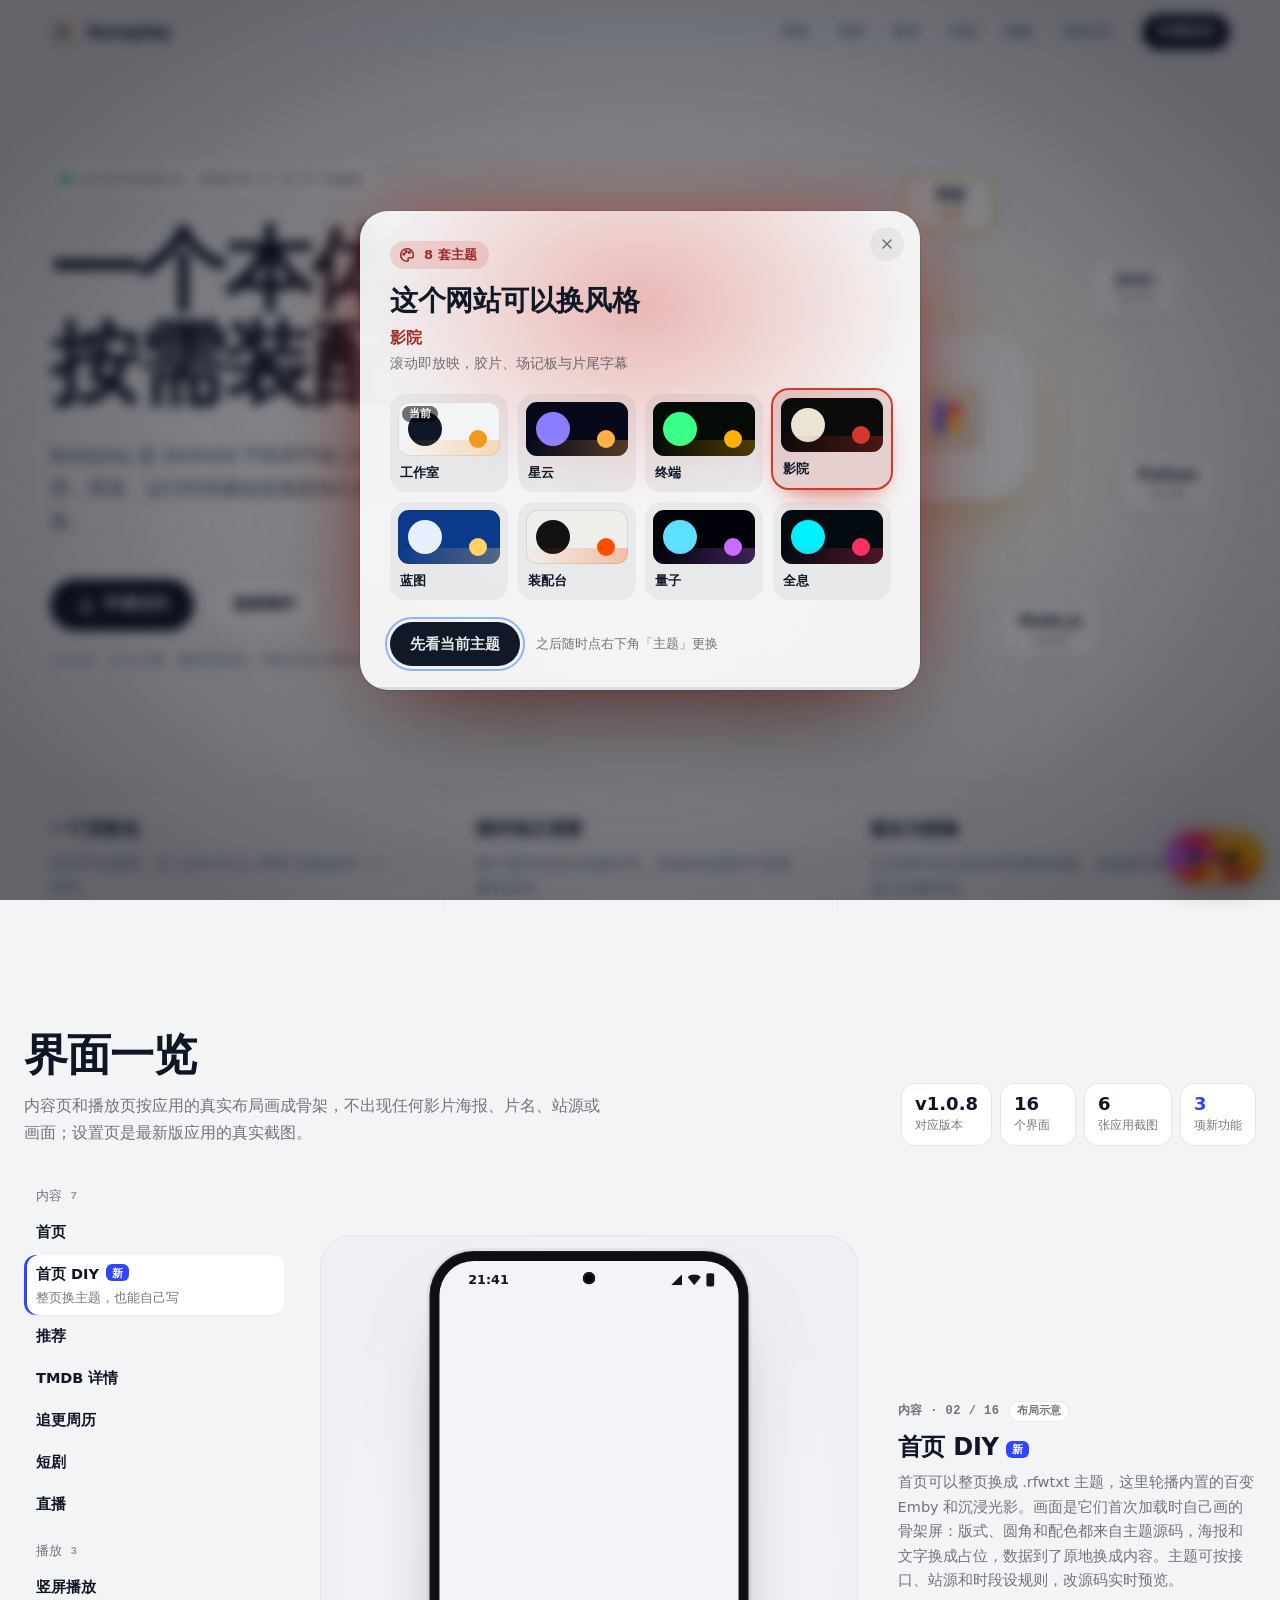
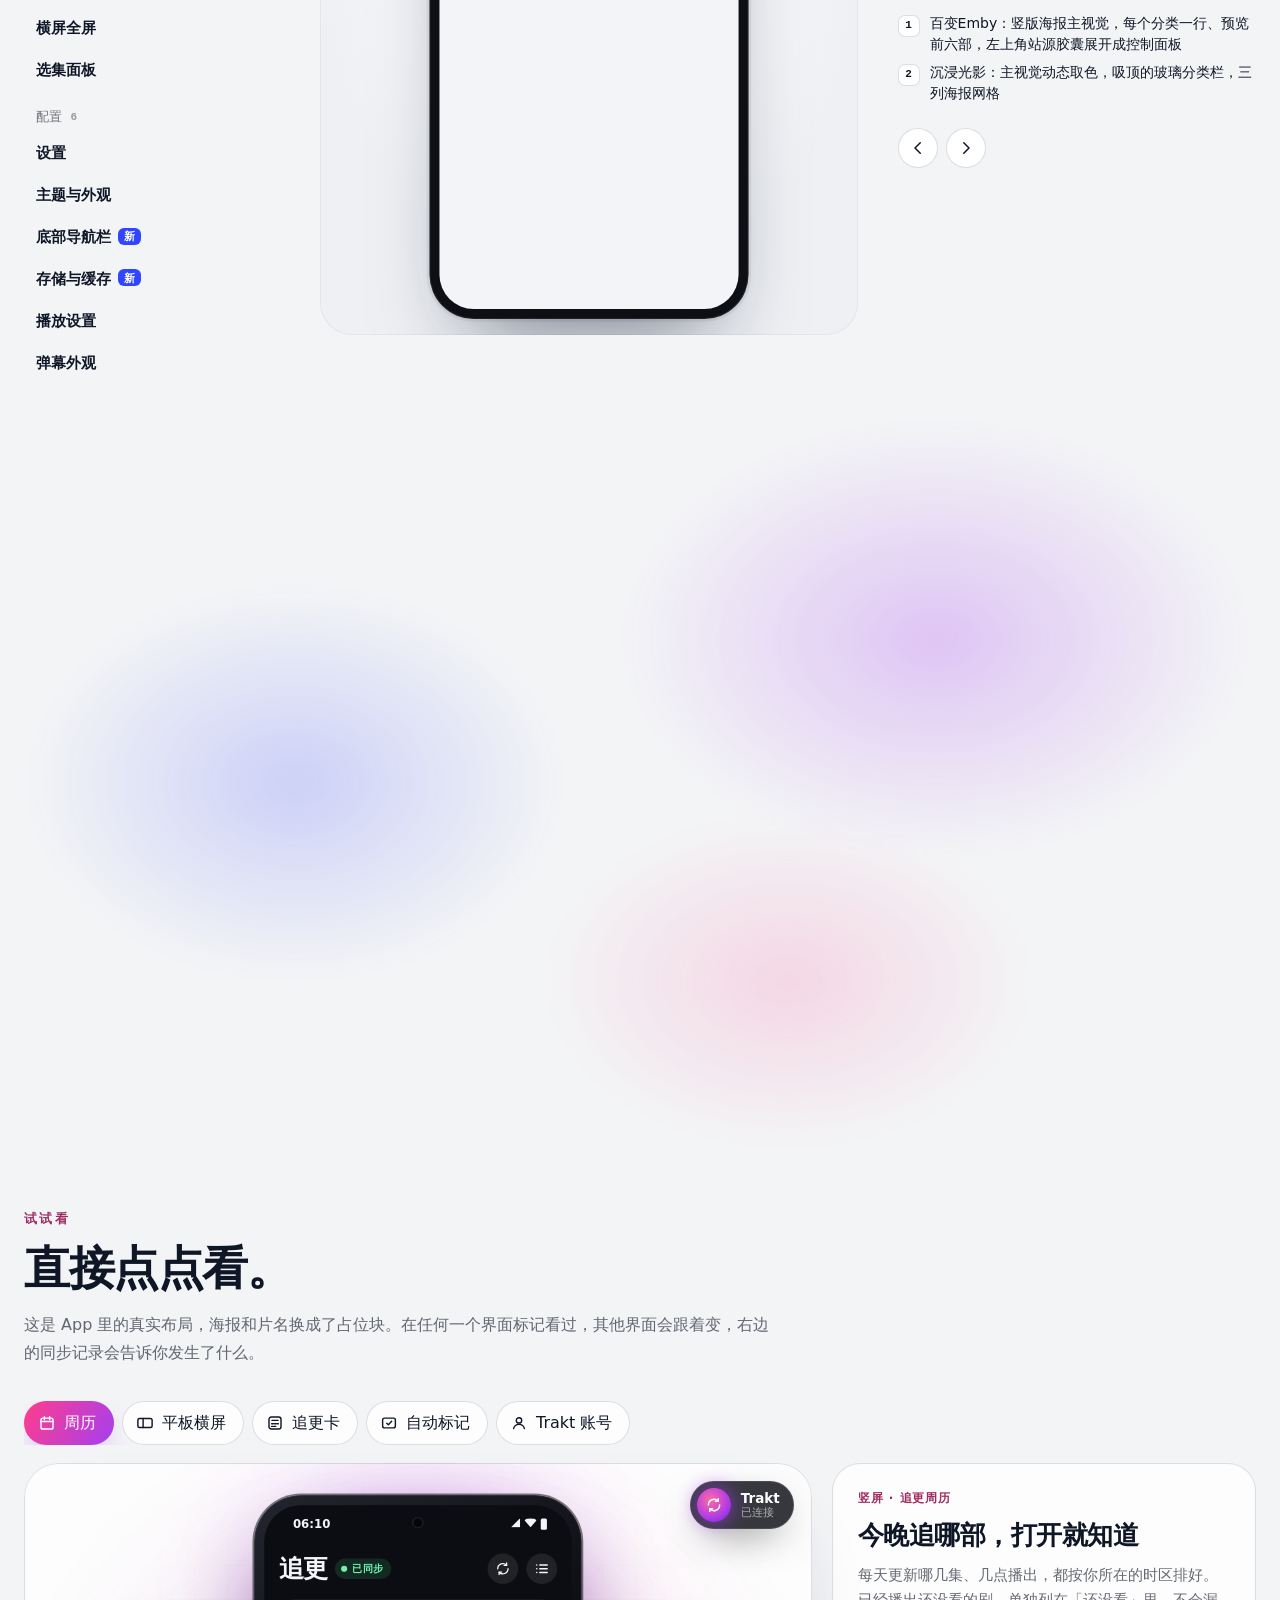
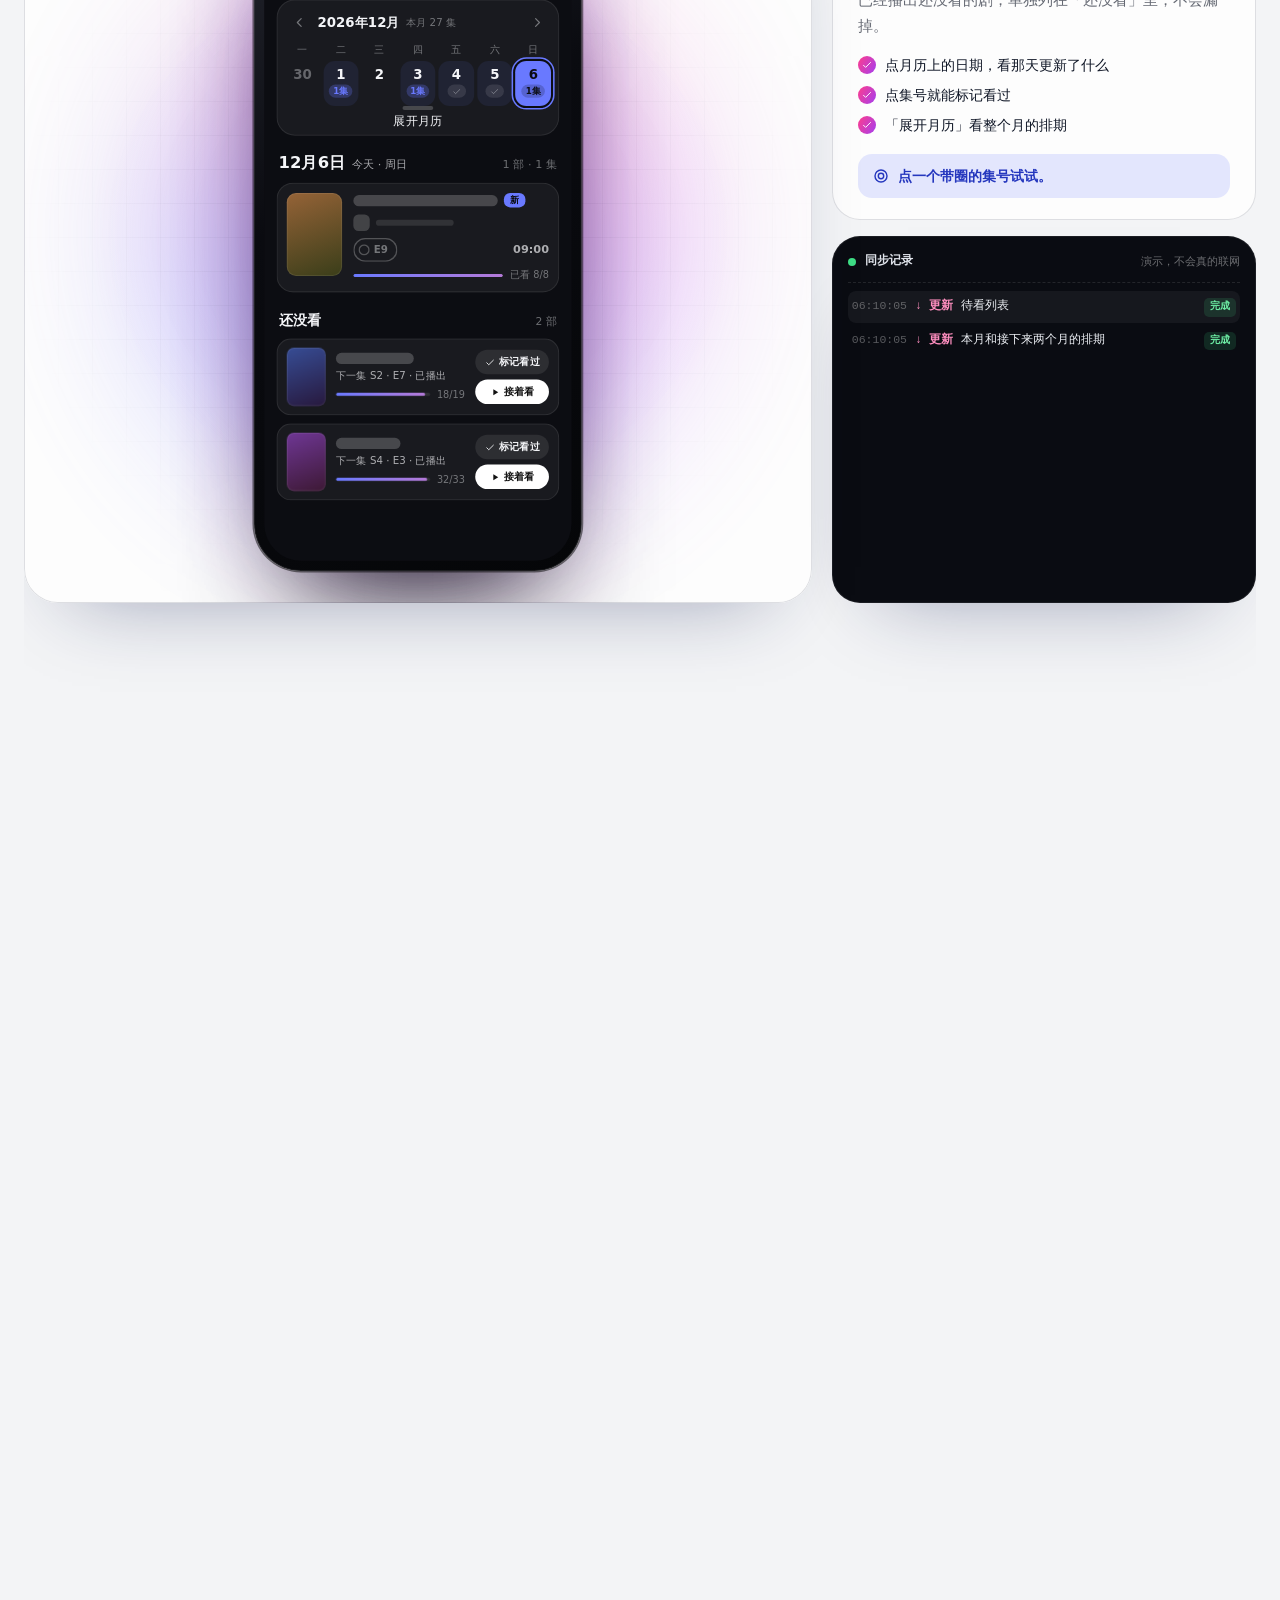
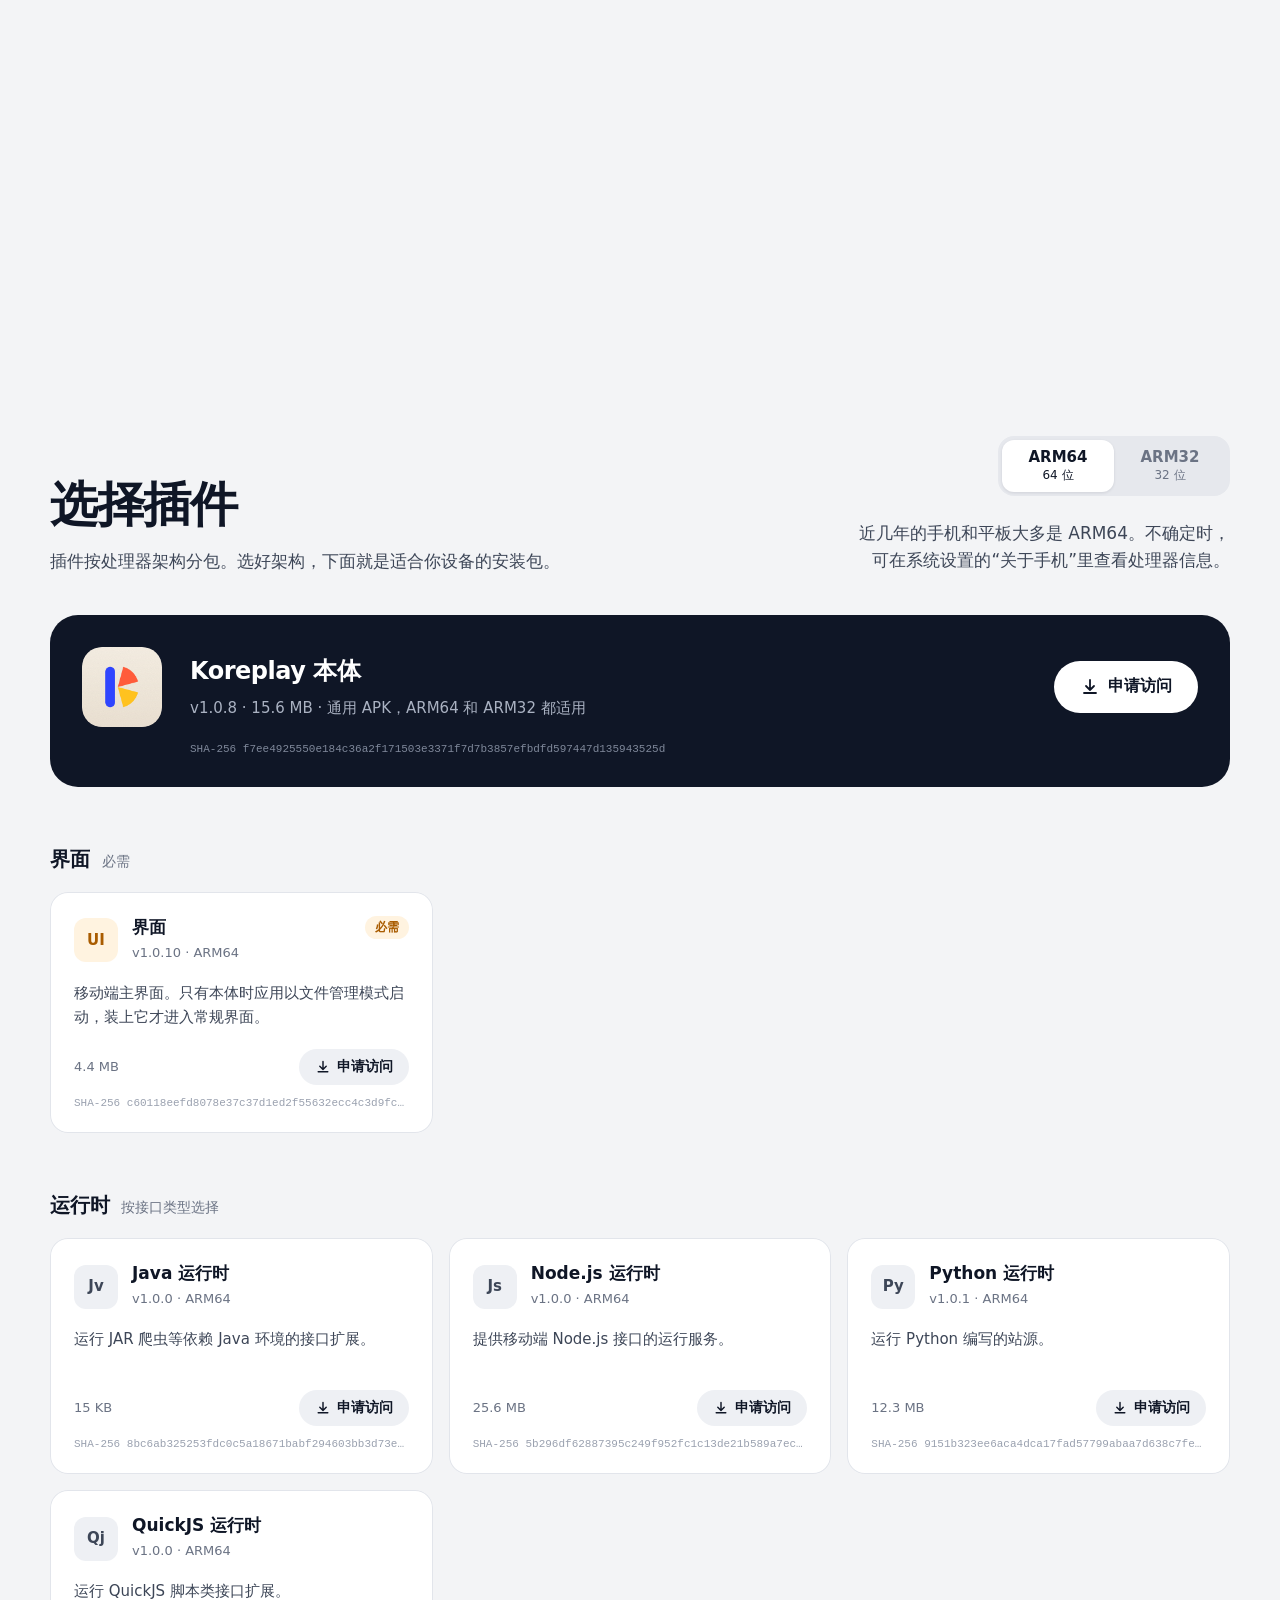
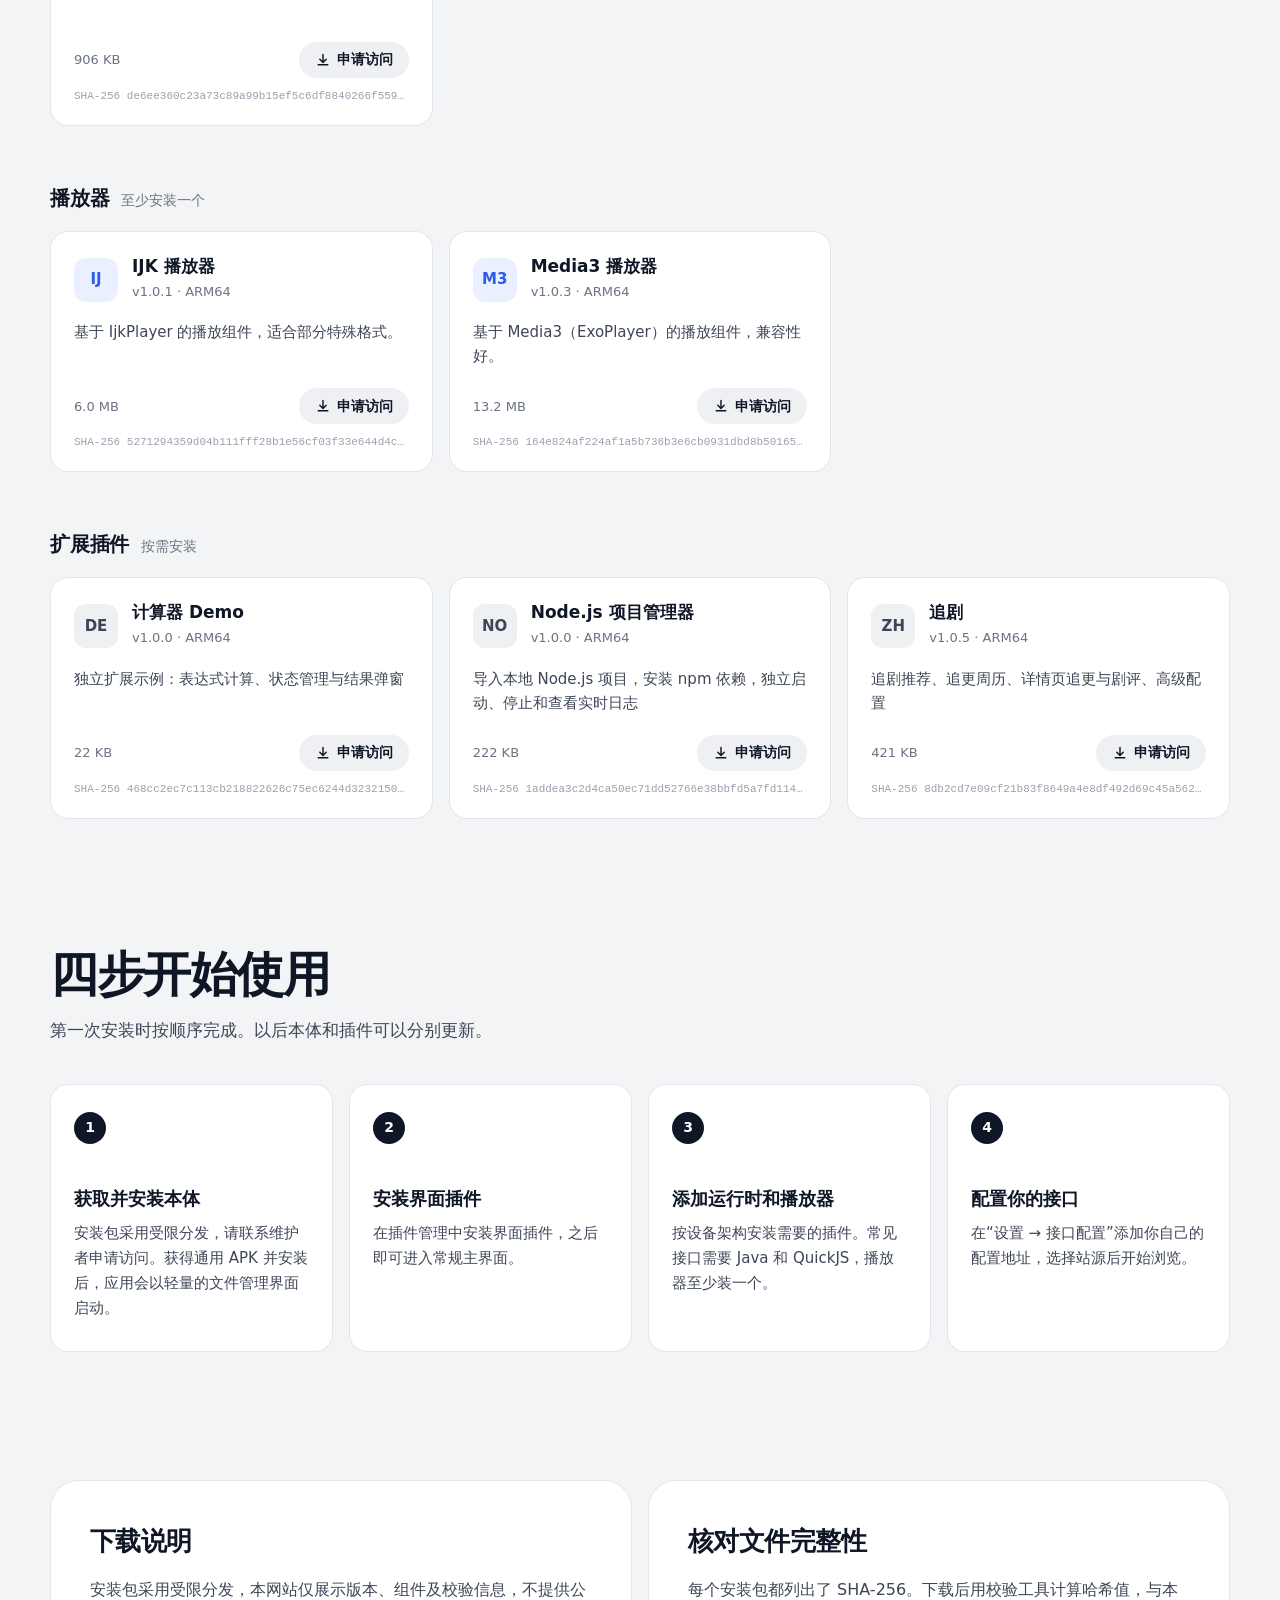
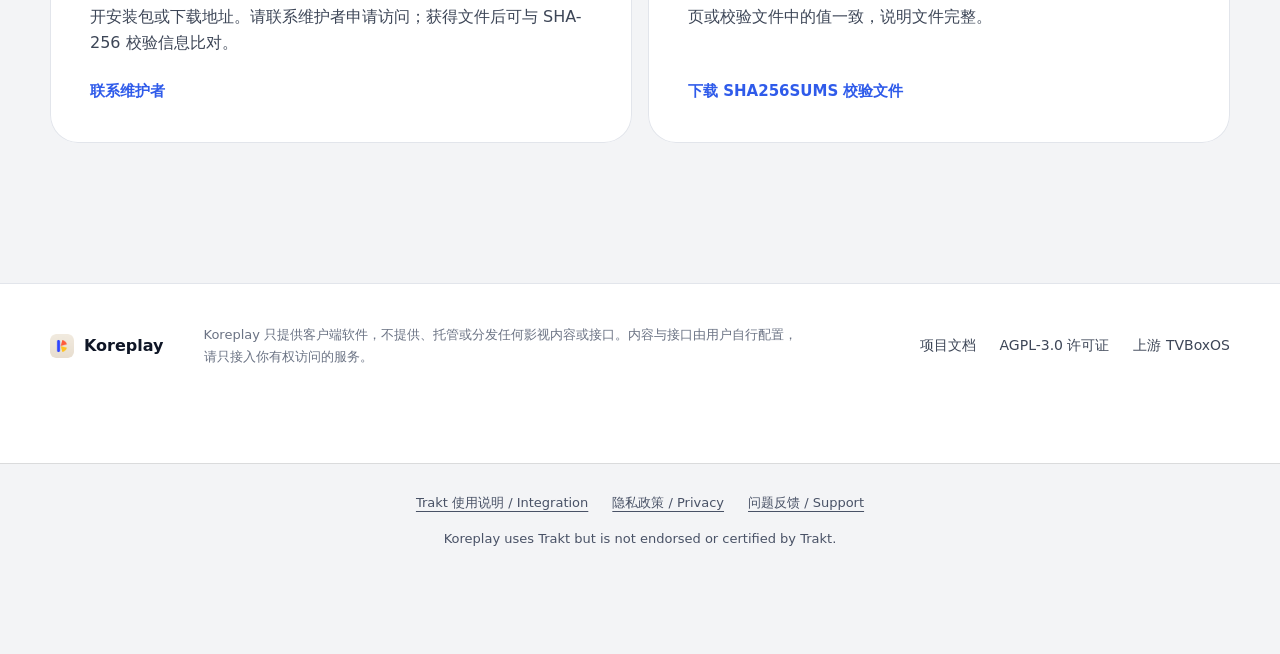
==== commit cb32f677: "Update Koreplay site for v1.6.0-build.11" ====
--- a/index.html
+++ b/index.html
@@ -13,11 +13,11 @@
   <title>Koreplay | Android 媒体客户端</title>
   <link rel="icon" href="./assets/koreplay-app.png" type="image/png">
   <link rel="apple-touch-icon" href="./assets/koreplay-app.png">
-  <script type="importmap">{"imports": {"./themes/kit.js": "./themes/kit.js?v=v1.6.0-build.10-338c5d3ca1", "./themes/gallery.js": "./themes/gallery.js?v=v1.6.0-build.10-338c5d3ca1", "./themes/trakt.js": "./themes/trakt.js?v=v1.6.0-build.10-338c5d3ca1"}}</script>
-  <link rel="modulepreload" href="./themes/kit.js?v=v1.6.0-build.10-338c5d3ca1">
-  <link rel="stylesheet" href="./styles.css?v=v1.6.0-build.10-338c5d3ca1">
-  <link rel="stylesheet" href="./themes/gallery.css?v=v1.6.0-build.10-338c5d3ca1">
-  <link rel="stylesheet" href="./themes/trakt.css?v=v1.6.0-build.10-338c5d3ca1">
+  <script type="importmap">{"imports": {"./themes/kit.js": "./themes/kit.js?v=v1.6.0-build.11-338c5d3ca1", "./themes/gallery.js": "./themes/gallery.js?v=v1.6.0-build.11-338c5d3ca1", "./themes/trakt.js": "./themes/trakt.js?v=v1.6.0-build.11-338c5d3ca1"}}</script>
+  <link rel="modulepreload" href="./themes/kit.js?v=v1.6.0-build.11-338c5d3ca1">
+  <link rel="stylesheet" href="./styles.css?v=v1.6.0-build.11-338c5d3ca1">
+  <link rel="stylesheet" href="./themes/gallery.css?v=v1.6.0-build.11-338c5d3ca1">
+  <link rel="stylesheet" href="./themes/trakt.css?v=v1.6.0-build.11-338c5d3ca1">
   <script>
     // Paint the saved theme's background before modules load to avoid a flash.
     (function () {
@@ -27,7 +27,7 @@
       if (bg[id]) document.documentElement.style.background = bg[id];
     })();
   </script>
-  <script type="module" src="./app.js?v=v1.6.0-build.10-338c5d3ca1"></script>
+  <script type="module" src="./app.js?v=v1.6.0-build.11-338c5d3ca1"></script>
 </head>
 <body>
   <a class="core-skip" href="#app">跳到正文</a>
